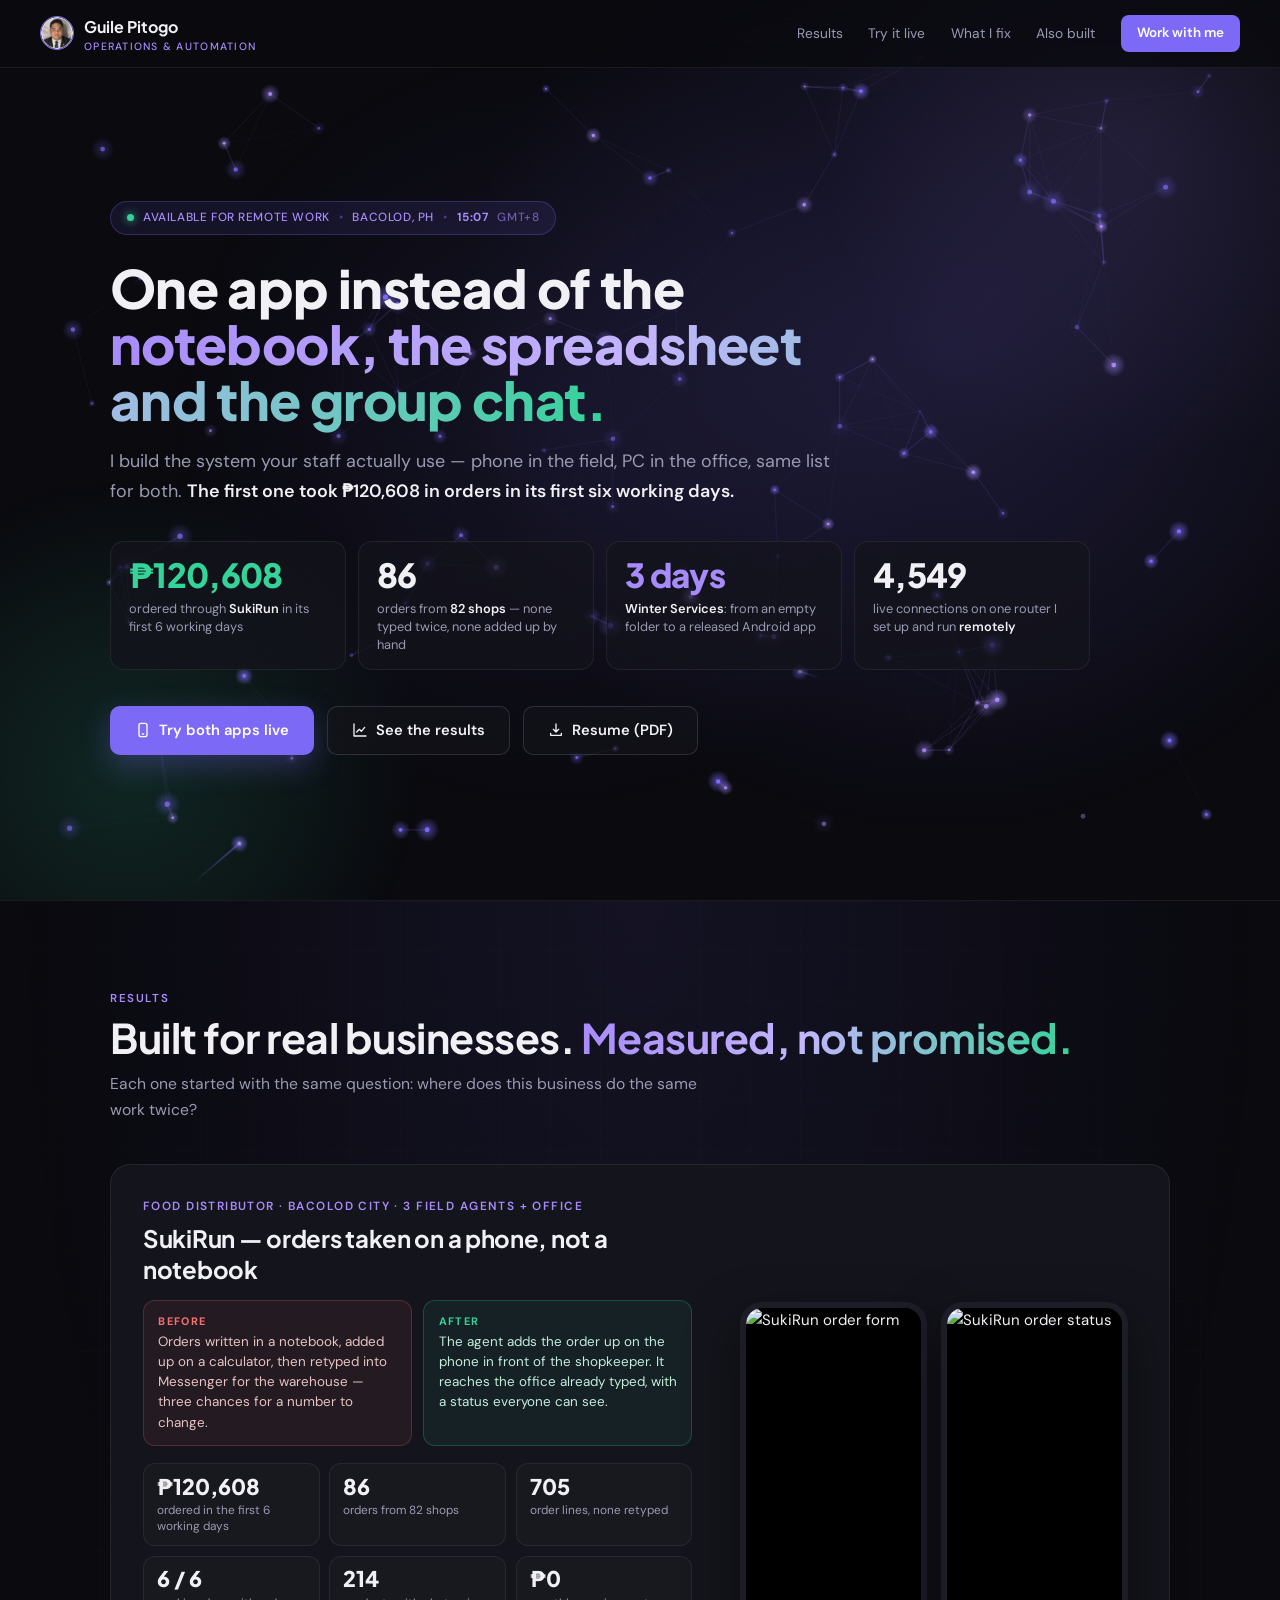
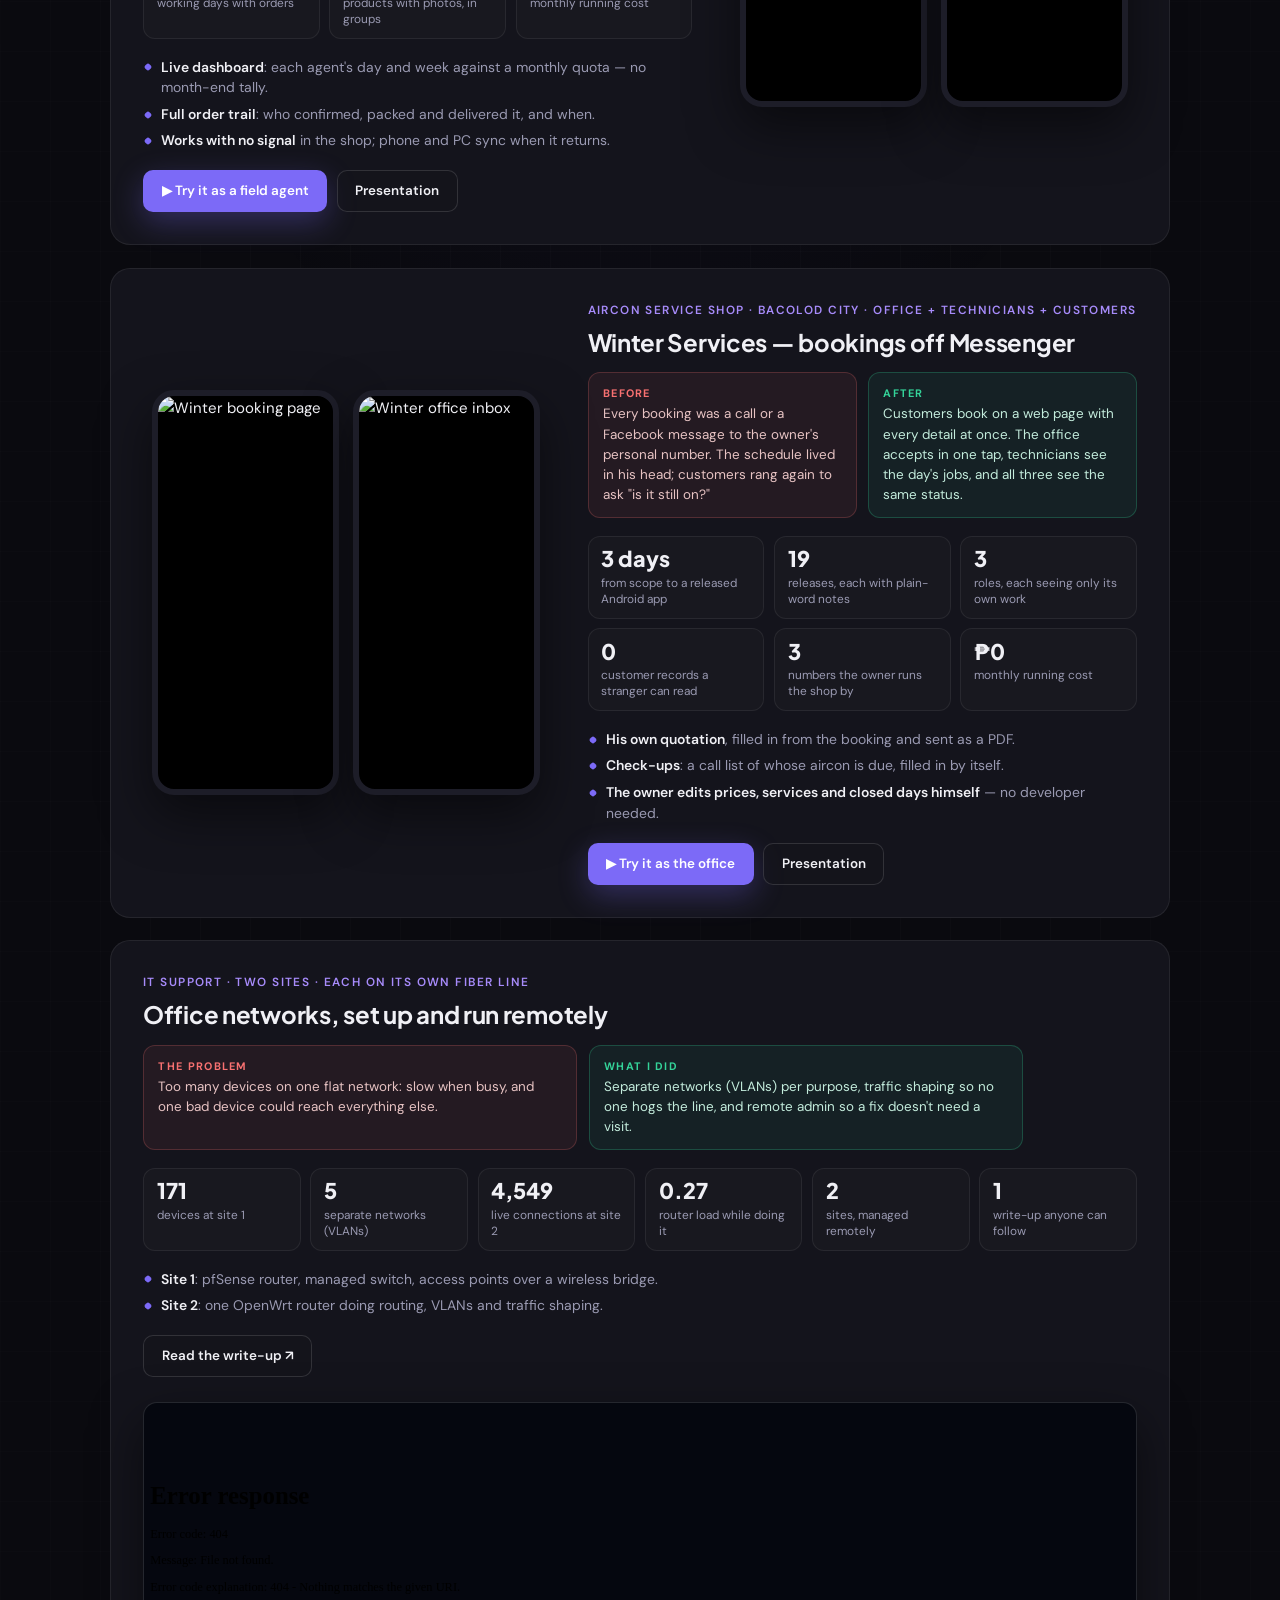
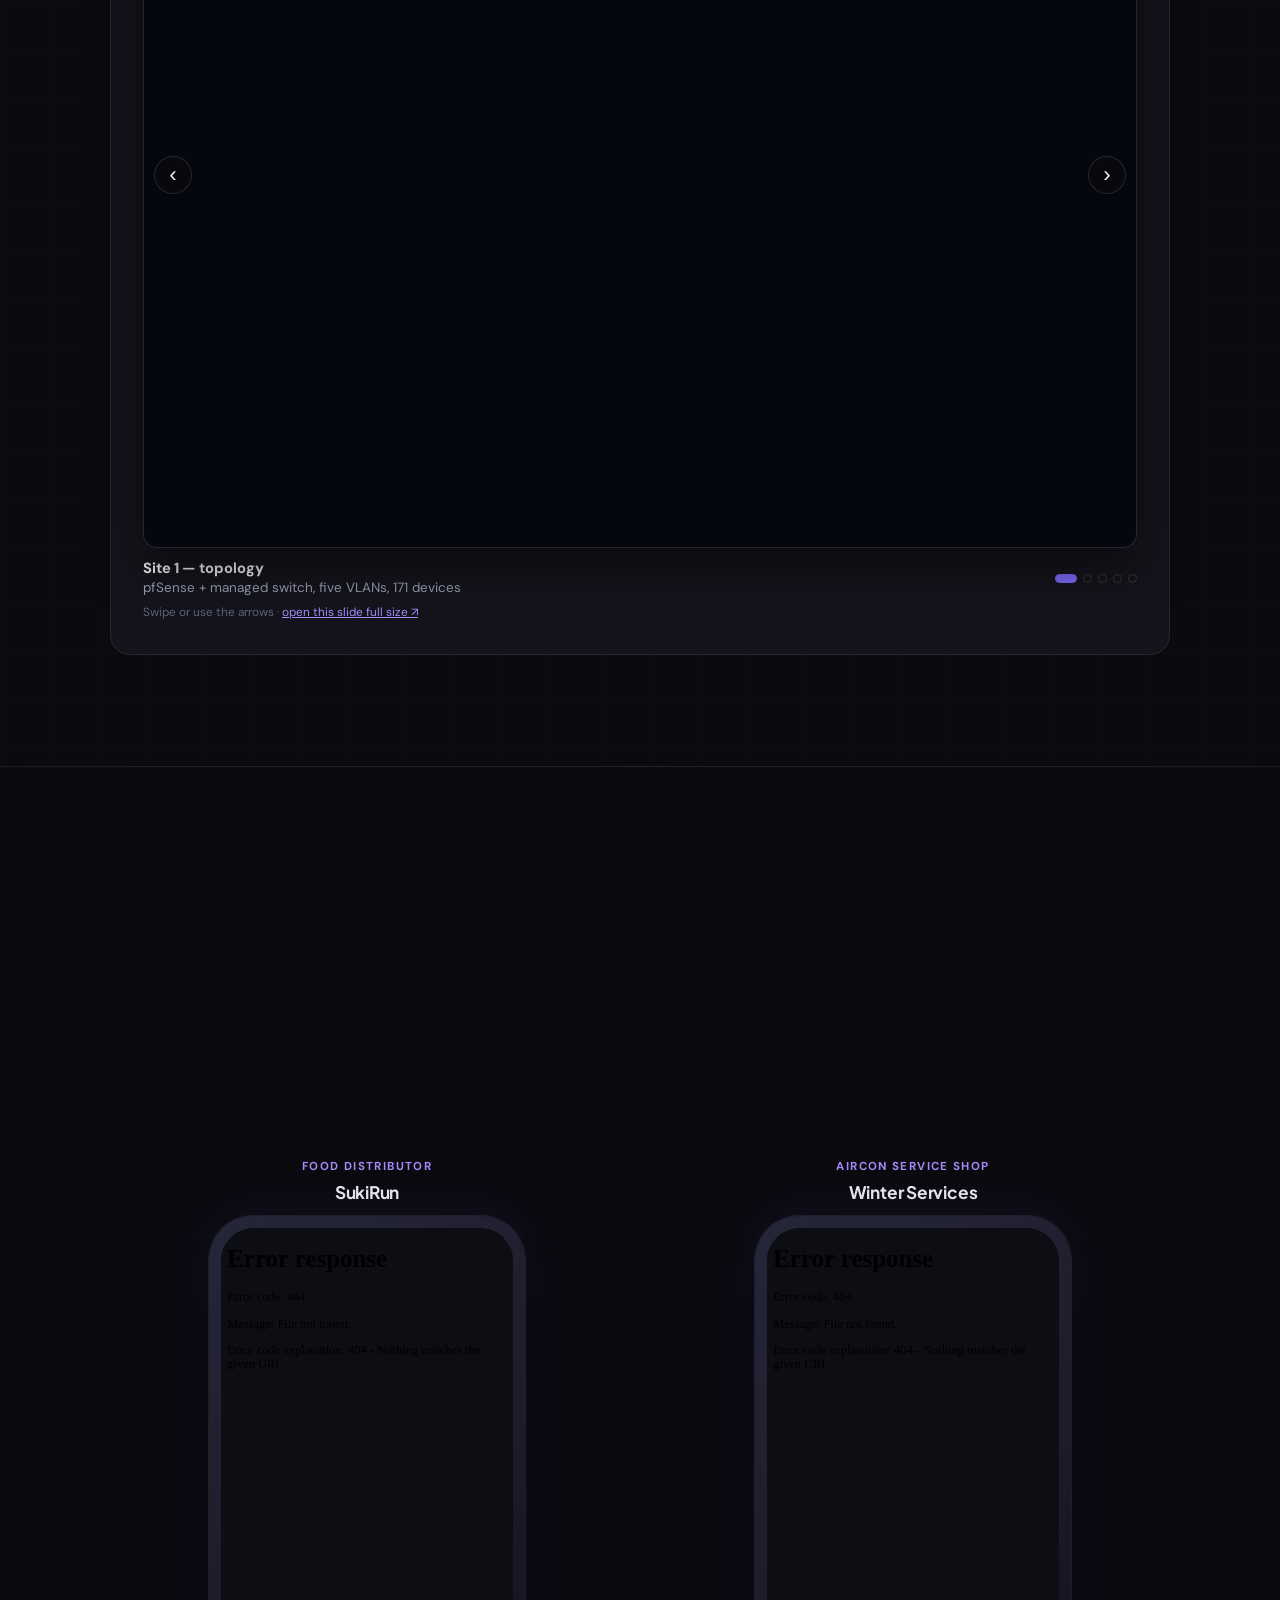
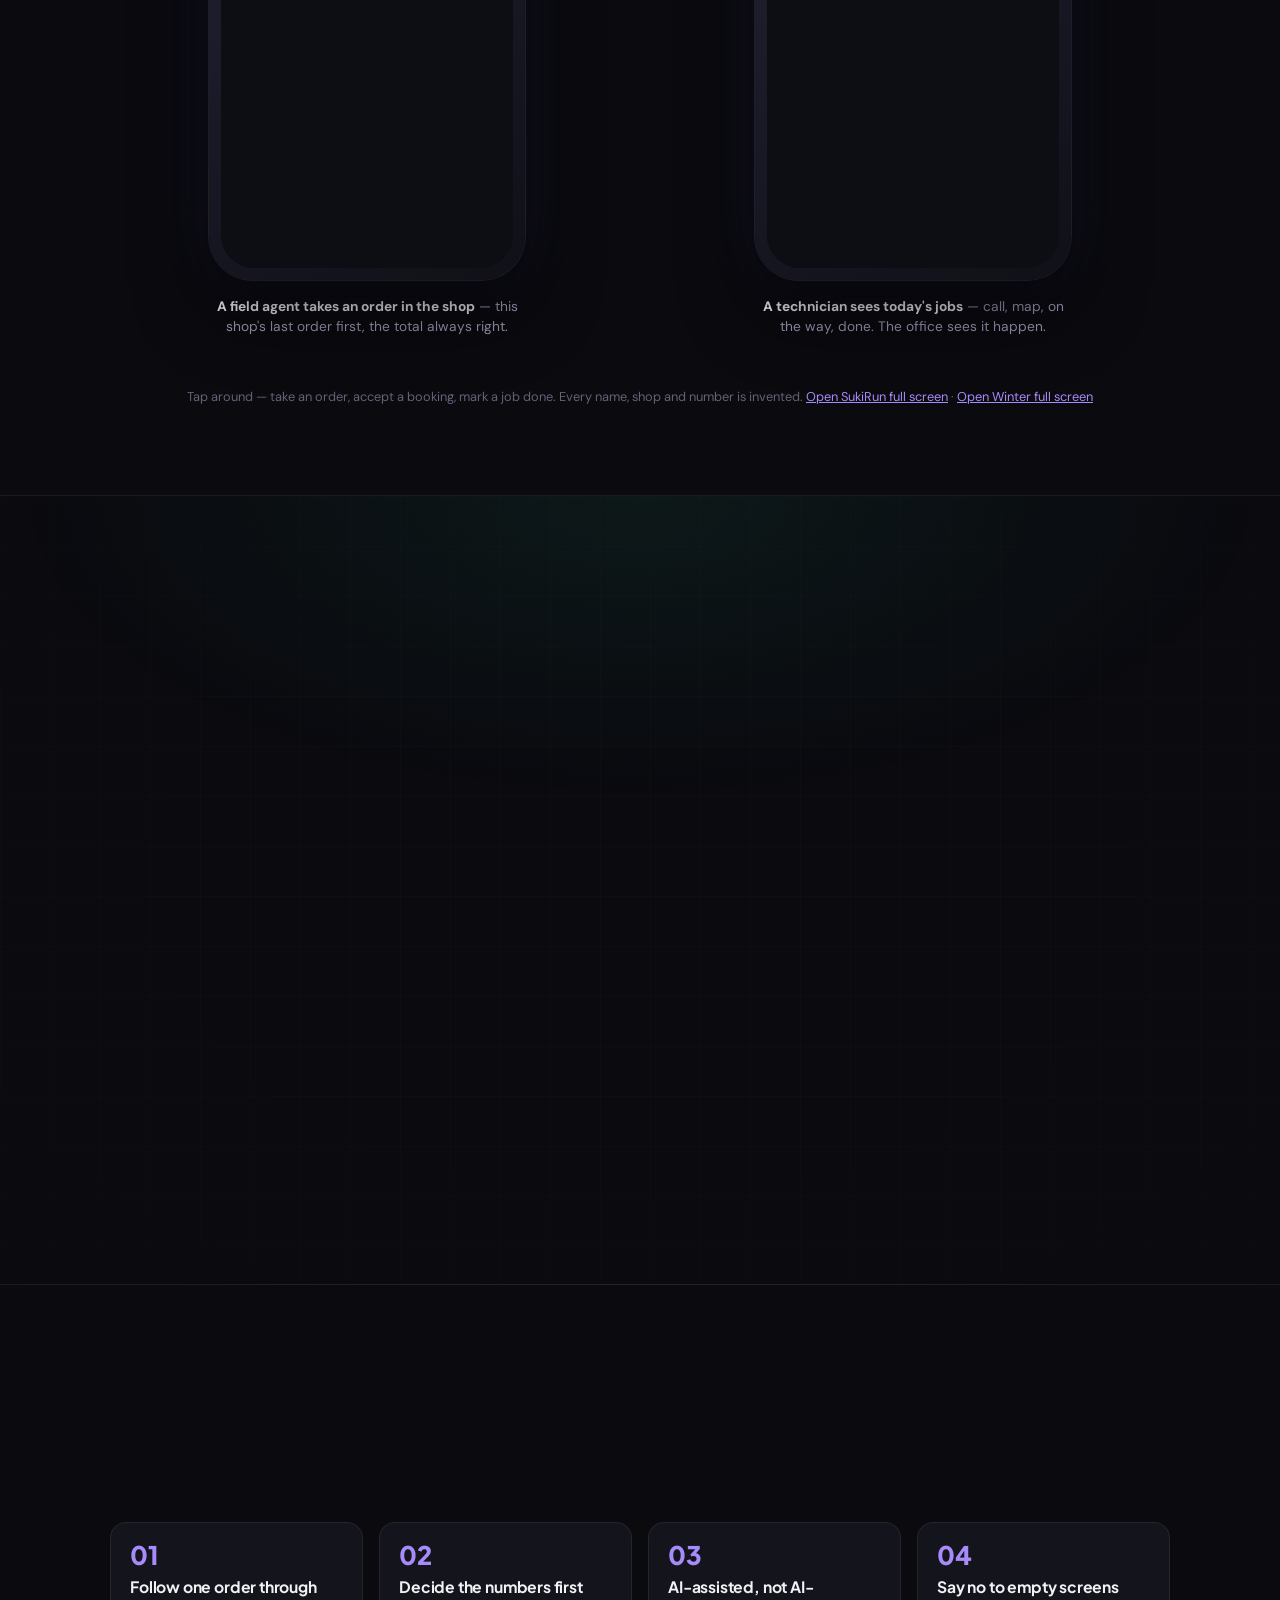
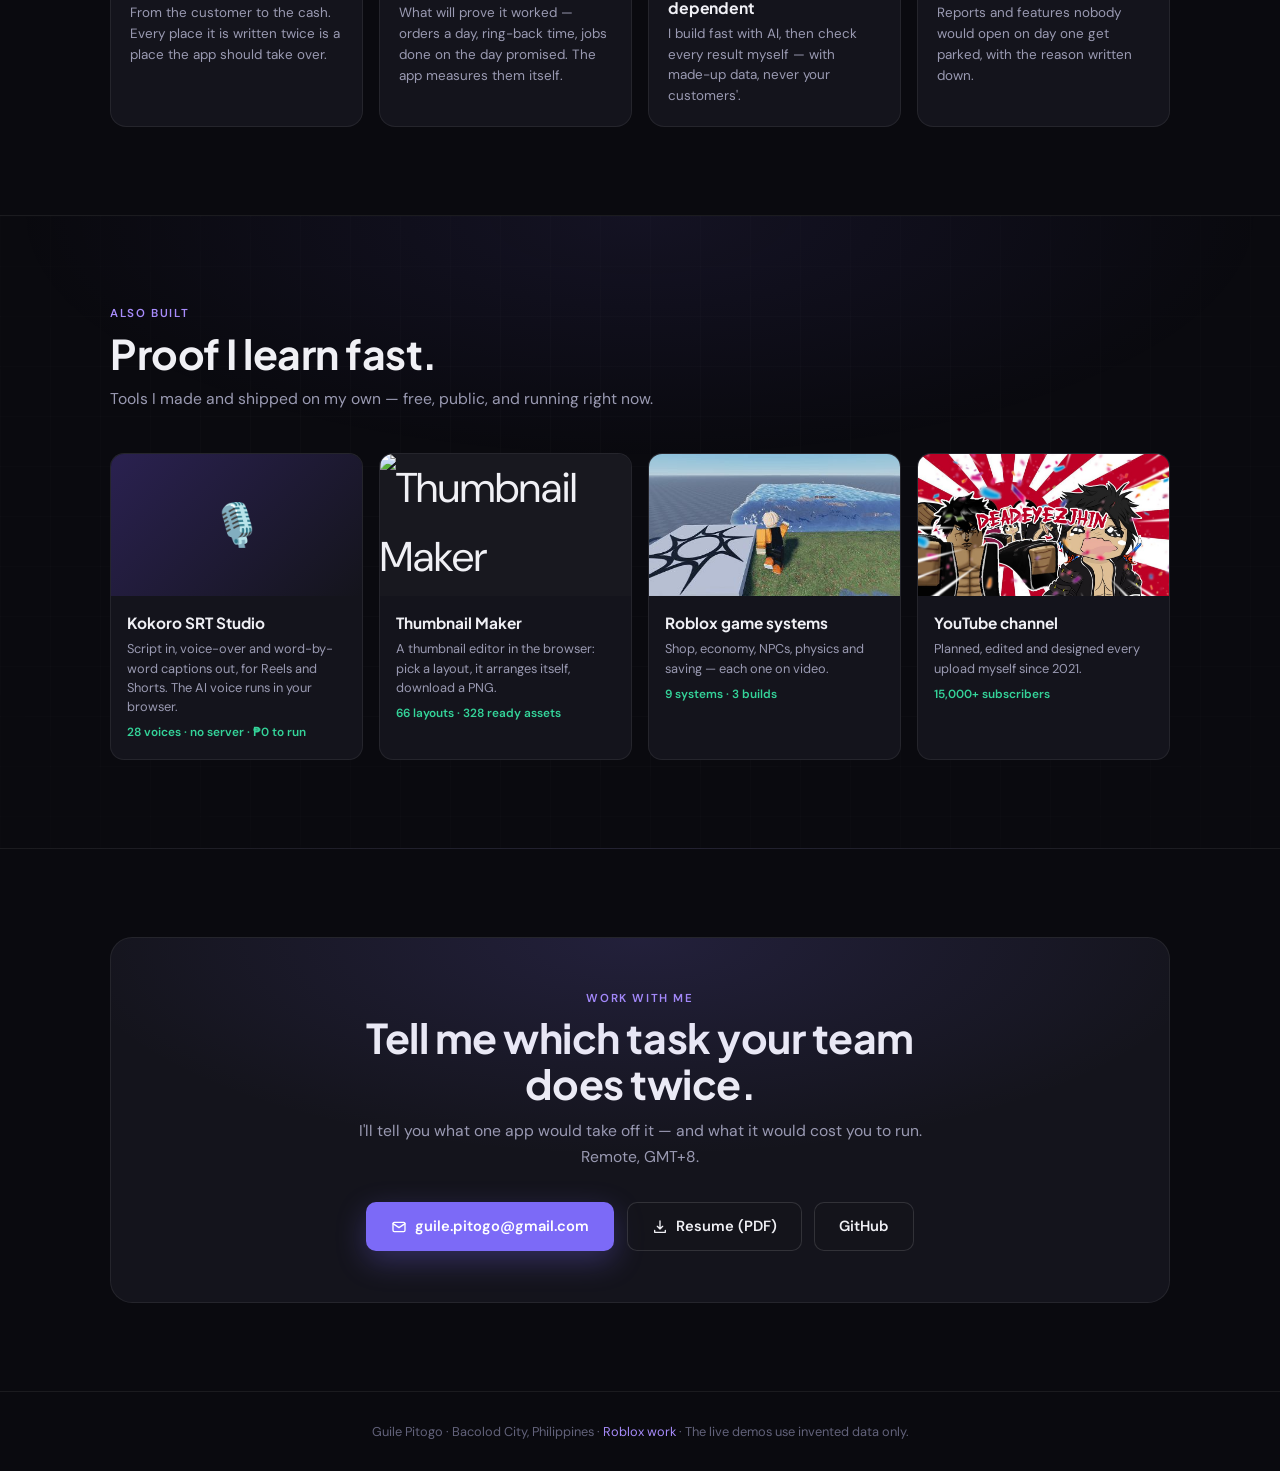
==== index.html @ 6cb9ed90 "Homepage: no scrollbars inside the two phones A phone shows no scrollbar. Both demos get a style tha" ====
<!DOCTYPE html>
<html lang="en">
<head>
<meta charset="UTF-8">
<meta name="viewport" content="width=device-width, initial-scale=1.0">
<title>Guile Pitogo — Operations & Automation</title>
<meta name="description" content="I replace a business's notebooks, spreadsheets and group chats with one app its staff actually use. SukiRun: ₱120,608 ordered in its first 6 working days. Winter Services: from scope to a released Android app in 3 days. Try both live.">
<meta property="og:title" content="Guile Pitogo — one app instead of the group chat">
<meta property="og:description" content="Results, live demos and the numbers behind them. Operations & automation for small businesses, remote from Bacolod City (GMT+8).">
<link rel="icon" href="assets/me.png">
<link rel="preconnect" href="https://fonts.googleapis.com">
<link rel="preconnect" href="https://fonts.gstatic.com" crossorigin>
<link href="https://fonts.googleapis.com/css2?family=Plus+Jakarta+Sans:wght@500;600;700;800&family=DM+Sans:wght@300;400;500;600;700&display=swap" rel="stylesheet">
<style>
  :root{
    --bg:#0a0a0f; --bg2:#111118; --bg3:#18181f; --card:#14141c;
    --border:rgba(255,255,255,.07); --border2:rgba(255,255,255,.13);
    --text:#f0f0f5; --muted:#9a9ab2; --dim:#62627a;
    --accent:#7c6af7; --accent2:#a78bfa; --green:#34d399; --red:#f87171; --amber:#fbbf24;
    --glow:rgba(124,106,247,.15);
  }
  *{margin:0;padding:0;box-sizing:border-box}
  html{scroll-behavior:smooth}
  body{background:var(--bg);color:var(--text);font-family:'DM Sans',sans-serif;font-size:15px;line-height:1.65;overflow-x:hidden}
  a{color:inherit}
  ::-webkit-scrollbar{width:6px} ::-webkit-scrollbar-track{background:var(--bg)} ::-webkit-scrollbar-thumb{background:var(--accent);border-radius:3px}
  ::selection{background:rgba(124,106,247,.4)}

  /* ── background: the banner's constellation, glows and falling stars ── */
  #glow,#particles{position:fixed;inset:0;z-index:0;pointer-events:none}

  /* ── nav ── */
  nav{position:fixed;top:0;left:0;right:0;z-index:100;display:flex;align-items:center;gap:1.6rem;
    padding:.85rem 2.5rem;background:rgba(10,10,15,.78);backdrop-filter:blur(14px);border-bottom:1px solid var(--border);
    opacity:0;animation:navDrop .5s ease .05s forwards}
  @keyframes navDrop{from{opacity:0;transform:translateY(-10px)}to{opacity:1;transform:none}}
  .logo{display:flex;align-items:center;gap:10px;text-decoration:none;font-family:'Plus Jakarta Sans',sans-serif;font-weight:700;font-size:1rem}
  .logo img{width:34px;height:34px;border-radius:50%;border:1.5px solid var(--accent);object-fit:cover}
  .logo small{display:block;font:500 .66rem 'DM Sans',sans-serif;color:var(--accent2);letter-spacing:.12em;text-transform:uppercase}
  .nav-links{display:flex;gap:1.6rem;list-style:none;margin-left:auto}
  .nav-links a{color:var(--muted);text-decoration:none;font-size:.86rem;transition:color .2s}
  .nav-links a:hover{color:var(--text)}
  .nav-cta{padding:.45rem 1rem;border-radius:8px;background:var(--accent);color:#fff;text-decoration:none;font-size:.84rem;font-weight:600;transition:.2s}
  .nav-cta:hover{background:#6b58e8;transform:translateY(-1px)}

  /* ── layout ── */
  .wrap{position:relative;z-index:1;max-width:1140px;margin:0 auto;padding:0 2.5rem}
  section{position:relative;z-index:1;padding:5.5rem 0}
  .band{position:relative;z-index:1;border-top:1px solid var(--border);border-bottom:1px solid var(--border)}
  .band.purple{background:radial-gradient(ellipse 70% 55% at 50% 0%,rgba(124,106,247,.09),transparent 70%)}
  .band.green{background:radial-gradient(ellipse 70% 55% at 50% 0%,rgba(52,211,153,.07),transparent 70%)}
  .band::before{content:'';position:absolute;inset:0;pointer-events:none;
    background-image:linear-gradient(rgba(255,255,255,.016) 1px,transparent 1px),linear-gradient(90deg,rgba(255,255,255,.016) 1px,transparent 1px);
    background-size:50px 50px;mask-image:radial-gradient(ellipse 100% 100% at 50% 50%,black 30%,transparent 100%)}
  .eyebrow{font-size:.72rem;font-weight:600;text-transform:uppercase;letter-spacing:.14em;color:var(--accent2);margin-bottom:.45rem}
  h1,h2,h3{font-family:'Plus Jakarta Sans',sans-serif;letter-spacing:-.012em}
  h2{font-size:clamp(1.8rem,3.2vw,2.6rem);line-height:1.12;margin-bottom:.6rem}
  h3{font-size:1.08rem;line-height:1.3}
  .sub{color:var(--muted);max-width:620px;margin-bottom:2.6rem;font-size:.98rem}
  .grad{background:linear-gradient(100deg,var(--accent2),#c4b5fd 45%,var(--green));-webkit-background-clip:text;background-clip:text;color:transparent}

  /* ── hero: the result first ── */
  .hero{min-height:100vh;display:flex;flex-direction:column;justify-content:center;padding:7.5rem 0 4rem}
  .status{display:inline-flex;align-items:center;gap:9px;align-self:flex-start;background:rgba(124,106,247,.1);border:1px solid rgba(124,106,247,.28);
    border-radius:100px;padding:6px 16px;font-size:.74rem;color:var(--accent2);margin-bottom:1.6rem;font-weight:500;letter-spacing:.05em;text-transform:uppercase;flex-wrap:wrap}
  .dot{width:7px;height:7px;background:var(--green);border-radius:50%;box-shadow:0 0 8px var(--green);animation:pulse 2s infinite;flex-shrink:0}
  @keyframes pulse{0%,100%{opacity:1;transform:scale(1)}50%{opacity:.45;transform:scale(.8)}}
  .sep{color:rgba(124,106,247,.45)}
  #clock{font-weight:700;font-variant-numeric:tabular-nums}
  .hero h1{font-size:clamp(1.9rem,4.2vw,3.3rem);line-height:1.06;max-width:19ch;margin-bottom:1.2rem;font-weight:800}
  .hero .lead{color:var(--muted);font-size:clamp(1rem,1.4vw,1.15rem);max-width:60ch;margin-bottom:2.2rem}
  .hero .lead b{color:var(--text);font-weight:600}
  .kpis{display:grid;grid-template-columns:repeat(4,minmax(0,1fr));gap:12px;margin-bottom:2.2rem;max-width:980px}
  .kpi{background:rgba(20,20,28,.72);border:1px solid var(--border);border-radius:14px;padding:16px 18px;backdrop-filter:blur(8px);transition:.25s}
  .kpi:hover{border-color:rgba(124,106,247,.4);transform:translateY(-3px)}
  .kpi .n{font:800 clamp(1.5rem,2.6vw,2.1rem)/1 'Plus Jakarta Sans',sans-serif;color:var(--text);letter-spacing:-.02em;white-space:nowrap}
  .kpi .n.g{color:var(--green)} .kpi .n.p{color:var(--accent2)}
  .kpi .l{font-size:.8rem;color:var(--muted);margin-top:8px;line-height:1.4}
  .kpi .l b{color:var(--text);font-weight:600}
  .ctas{display:flex;gap:.8rem;flex-wrap:wrap}
  .btn{display:inline-flex;align-items:center;gap:8px;padding:.72rem 1.5rem;border-radius:10px;font-size:.92rem;font-weight:600;text-decoration:none;transition:all .2s;border:1px solid transparent;cursor:pointer;font-family:inherit}
  .btn.primary{background:var(--accent);color:#fff;box-shadow:0 10px 30px rgba(124,106,247,.3)}
  .btn.primary:hover{background:#6b58e8;transform:translateY(-2px)}
  .btn.ghost{background:rgba(20,20,28,.6);color:var(--text);border-color:var(--border2)}
  .btn.ghost:hover{border-color:var(--accent);background:var(--glow)}
  .btn svg{width:16px;height:16px;fill:none;stroke:currentColor;stroke-width:2;stroke-linecap:round;stroke-linejoin:round}

  /* hero stagger, replayed when the hero comes back into view */
  .hero > *{opacity:0;transform:translateY(28px)}
  .hero.in > *{animation:up .7s ease forwards}
  .hero.in.back > *{animation-name:down}
  .hero.in > *:nth-child(1){animation-delay:.08s} .hero.in > *:nth-child(2){animation-delay:.18s}
  .hero.in > *:nth-child(3){animation-delay:.3s}  .hero.in > *:nth-child(4){animation-delay:.42s}
  .hero.in > *:nth-child(5){animation-delay:.54s}
  @keyframes up{from{opacity:0;transform:translateY(28px)}to{opacity:1;transform:none}}
  @keyframes down{from{opacity:0;transform:translateY(-28px)}to{opacity:1;transform:none}}
  .reveal{opacity:0;transform:translateY(36px)}

  /* ── what I take off your hands ── */
  .help{display:grid;grid-template-columns:repeat(3,minmax(0,1fr));gap:1rem}
  .hcard{background:var(--card);border:1px solid var(--border);border-radius:16px;padding:1.3rem 1.3rem 1.2rem;transition:all .25s;display:flex;flex-direction:column}
  .hcard:hover,.hcard.hl{border-color:rgba(124,106,247,.45);transform:translateY(-3px);box-shadow:0 16px 36px rgba(0,0,0,.45),0 0 24px rgba(124,106,247,.12)}
  .hcard .was{font-size:.84rem;color:var(--red);display:flex;gap:8px;align-items:flex-start;margin-bottom:.55rem;line-height:1.45}
  .hcard .was::before{content:'✕';font-weight:700;flex-shrink:0}
  .hcard h3{margin-bottom:.45rem}
  .hcard p{font-size:.86rem;color:var(--muted);line-height:1.55;flex:1}
  .proof{margin-top:.9rem;font-size:.78rem;color:var(--green);text-decoration:none;display:inline-flex;gap:6px;align-items:center;font-weight:600}
  .proof:hover{text-decoration:underline}

  /* ── case studies ── */
  .case{display:grid;grid-template-columns:minmax(0,1.15fr) minmax(0,.85fr);gap:2.4rem;align-items:center;
    background:var(--card);border:1px solid var(--border);border-radius:20px;padding:2rem;margin-bottom:1.4rem;transition:border-color .3s}
  .case:hover{border-color:rgba(124,106,247,.3)}
  .case.flip{grid-template-columns:minmax(0,.85fr) minmax(0,1.15fr)}
  .case .who{font-size:.74rem;text-transform:uppercase;letter-spacing:.12em;color:var(--accent2);font-weight:600;margin-bottom:.4rem}
  .case h3{font-size:1.5rem;margin-bottom:.9rem}
  .ba{display:grid;grid-template-columns:1fr 1fr;gap:.7rem;margin-bottom:1.1rem}
  .ba div{border-radius:12px;padding:.75rem .9rem;font-size:.84rem;line-height:1.5}
  .ba .b{background:rgba(248,113,113,.07);border:1px solid rgba(248,113,113,.22);color:#e7c3c3}
  .ba .a{background:rgba(52,211,153,.07);border:1px solid rgba(52,211,153,.25);color:#c3ecdc}
  .ba i{display:block;font-style:normal;font-size:.68rem;font-weight:700;letter-spacing:.12em;text-transform:uppercase;margin-bottom:3px}
  .ba .b i{color:var(--red)} .ba .a i{color:var(--green)}
  .nums{display:grid;grid-template-columns:repeat(3,minmax(0,1fr));gap:.6rem;margin-bottom:1.1rem}
  .nums div{background:var(--bg3);border:1px solid var(--border);border-radius:12px;padding:.7rem .8rem}
  .nums b{display:block;font:800 1.35rem/1.05 'Plus Jakarta Sans',sans-serif;color:var(--text)}
  .nums span{font-size:.74rem;color:var(--muted);line-height:1.35;display:block;margin-top:4px}
  .case ul{list-style:none;margin-bottom:1.2rem}
  .case li{position:relative;padding-left:18px;font-size:.87rem;color:var(--muted);margin:.35rem 0;line-height:1.5}
  .case li::before{content:'';position:absolute;left:2px;top:.55em;width:6px;height:6px;border-radius:2px;background:var(--accent);transform:rotate(45deg)}
  .case li b{color:var(--text);font-weight:600}
  .links{display:flex;gap:.6rem;flex-wrap:wrap}
  .links .btn{padding:.55rem 1.1rem;font-size:.84rem}
  .case-media{position:relative;display:flex;justify-content:center;gap:14px}
  .shot{border-radius:14px;overflow:hidden;border:1px solid var(--border2);background:#000;cursor:zoom-in;position:relative;box-shadow:0 20px 50px rgba(0,0,0,.5)}
  .shot img{display:block;width:100%;height:100%;object-fit:cover;object-position:top;transition:transform .35s,filter .35s}
  .shot:hover img{transform:scale(1.04);filter:brightness(.7)}
  .shot::after{content:'View ↗';position:absolute;left:50%;top:50%;transform:translate(-50%,-40%);opacity:0;transition:.3s;
    background:rgba(255,255,255,.95);color:#000;font-size:.76rem;font-weight:700;padding:7px 16px;border-radius:100px}
  .shot:hover::after{opacity:1;transform:translate(-50%,-50%)}
  .shot.phone{width:min(46%,210px);aspect-ratio:375/812;border-radius:22px;border:6px solid #1d1d28}
  .shot.wide{width:100%;aspect-ratio:16/10}

  /* ── the network box: the live presentation, swipeable ── */
  .case.net{grid-template-columns:1fr;gap:1.6rem}
  .case.net .nums{grid-template-columns:repeat(6,minmax(0,1fr))}
  .case.net .ba{max-width:880px}
  .netview{width:100%;max-width:1040px;margin:0 auto}
  .nv-stage{position:relative;width:100%;aspect-ratio:4/3;border-radius:14px;overflow:hidden;background:#05070f;
    border:1px solid var(--border2);box-shadow:0 20px 50px rgba(0,0,0,.5);outline:none}
  .nv-stage:focus-visible{border-color:var(--accent)}
  .nv-stage iframe{position:absolute;top:0;left:0;width:1280px;height:800px;border:0;transform-origin:0 0;pointer-events:none;
    transition:opacity .35s}
  .nv-stage.switching iframe{opacity:.15}
  .nv-poster{position:absolute;inset:0;display:flex;align-items:center;justify-content:center;color:var(--dim);font-size:.82rem}
  .nv-touch{position:absolute;inset:0;cursor:grab;touch-action:pan-y}
  .nv-touch:active{cursor:grabbing}
  .nv-arrow{position:absolute;top:50%;transform:translateY(-50%);width:38px;height:38px;border-radius:50%;border:1px solid var(--border2);
    background:rgba(10,10,15,.72);color:var(--text);font-size:1.4rem;line-height:1;cursor:pointer;backdrop-filter:blur(6px);transition:.2s;z-index:2}
  .nv-arrow:hover{border-color:var(--accent);background:var(--accent)}
  .nv-arrow.prev{left:10px} .nv-arrow.next{right:10px}
  .nv-bar{display:flex;align-items:center;justify-content:space-between;gap:12px;margin-top:.7rem}
  .nv-cap{font-size:.84rem;color:var(--muted);line-height:1.35;text-align:left}
  .nv-cap b{display:block;color:var(--text);font-size:.92rem}
  .nv-dots{display:flex;gap:6px;flex-shrink:0}
  .nv-dots button{width:9px;height:9px;border-radius:50%;border:1px solid var(--border2);background:transparent;padding:0;cursor:pointer;transition:.25s}
  .nv-dots button.on{background:var(--accent);border-color:var(--accent);width:22px;border-radius:5px}
  .nv-hint{margin-top:.35rem;font-size:.74rem;color:var(--dim);text-align:left}
  .nv-hint a{color:var(--accent2)}

  /* ── two phones, one role ── */
  .roles{display:inline-flex;gap:4px;padding:5px;background:rgba(20,20,28,.85);border:1px solid var(--border2);border-radius:14px;margin-bottom:.9rem;flex-wrap:wrap;justify-content:center}
  .roles button{font:600 .9rem 'DM Sans',sans-serif;color:var(--muted);background:transparent;border:0;border-radius:10px;padding:.6rem 1.1rem;cursor:pointer;transition:.2s;display:flex;align-items:center;gap:8px}
  .roles button:hover{color:var(--text);background:rgba(255,255,255,.05)}
  .roles button.on{background:var(--accent);color:#fff;box-shadow:0 6px 20px rgba(124,106,247,.35)}
  .rolenote{color:var(--muted);font-size:.9rem;margin:0 auto 2rem;min-height:1.6em;max-width:640px}
  .rolenote b{color:var(--text)}
  .phones{display:grid;grid-template-columns:1fr 1fr;gap:2rem;justify-items:center}
  .ph{display:flex;flex-direction:column;align-items:center;width:100%;max-width:340px}
  .ph .tag{font-size:.72rem;letter-spacing:.12em;text-transform:uppercase;font-weight:700;color:var(--accent2);margin-bottom:.3rem}
  .ph h3{margin-bottom:.8rem;text-align:center}
  .device{position:relative;width:316px;height:664px;border-radius:44px;padding:12px;background:linear-gradient(145deg,#26263a,#101018);
    box-shadow:0 0 0 1px rgba(255,255,255,.08),0 30px 70px rgba(0,0,0,.6),0 0 60px rgba(124,106,247,.12);transition:box-shadow .4s}
  .device.flash{box-shadow:0 0 0 2px var(--accent),0 30px 70px rgba(0,0,0,.6),0 0 70px rgba(124,106,247,.45)}
  .screen{position:relative;width:292px;height:640px;border-radius:33px;overflow:hidden;background:#0d0d14}
  .screen iframe{position:absolute;top:0;left:0;width:375px;height:822px;border:0;transform:scale(.7787);transform-origin:0 0;background:#0d0d14}
  .poster{position:absolute;inset:0;display:flex;flex-direction:column;align-items:center;justify-content:flex-end;gap:10px;padding:0 18px 26px;z-index:2;
    background-size:cover;background-position:top;cursor:pointer}
  .poster::before{content:'';position:absolute;inset:0;background:linear-gradient(to bottom,rgba(10,10,15,.05) 30%,rgba(10,10,15,.92))}
  .poster > *{position:relative}
  .poster small{color:var(--muted);font-size:.74rem}
  .loading{position:absolute;inset:0;display:none;align-items:center;justify-content:center;background:rgba(10,10,15,.6);z-index:2;font-size:.82rem;color:var(--accent2)}
  .device.busy .loading{display:flex}
  .ph .does{margin-top:1rem;font-size:.86rem;color:var(--muted);text-align:center;max-width:320px;min-height:4.2em;line-height:1.5}
  .ph .does b{color:var(--text)}
  .demo-foot{text-align:center;color:var(--dim);font-size:.8rem;margin-top:2rem}

  /* ── how I work ── */
  .steps{display:grid;grid-template-columns:repeat(4,minmax(0,1fr));gap:1rem}
  .step{background:var(--card);border:1px solid var(--border);border-radius:16px;padding:1.2rem}
  .step .k{font:800 1.6rem/1 'Plus Jakarta Sans',sans-serif;color:var(--accent2);margin-bottom:.6rem}
  .step h3{font-size:.98rem;margin-bottom:.35rem}
  .step p{font-size:.84rem;color:var(--muted);line-height:1.55}

  /* ── also built ── */
  .also{display:grid;grid-template-columns:repeat(4,minmax(0,1fr));gap:1rem}
  .acard{background:var(--card);border:1px solid var(--border);border-radius:14px;overflow:hidden;transition:all .25s;text-decoration:none;display:flex;flex-direction:column}
  .acard:hover{border-color:rgba(52,211,153,.35);transform:translateY(-3px);box-shadow:0 16px 36px rgba(0,0,0,.45)}
  .athumb{position:relative;aspect-ratio:16/9;overflow:hidden;background:var(--bg3);display:flex;align-items:center;justify-content:center;font-size:2.6rem}
  .athumb img{width:100%;height:100%;object-fit:cover;transition:transform .35s,filter .35s}
  .acard:hover .athumb img{transform:scale(1.05);filter:blur(2px) brightness(.6)}
  .athumb .go{position:absolute;left:50%;top:50%;transform:translate(-50%,-35%);opacity:0;transition:.3s;background:rgba(255,255,255,.95);color:#000;font-size:.74rem;font-weight:700;padding:7px 15px;border-radius:100px;white-space:nowrap}
  .acard:hover .go{opacity:1;transform:translate(-50%,-50%)}
  .abody{padding:.9rem 1rem 1rem}
  .abody .t{font-family:'Plus Jakarta Sans',sans-serif;font-weight:700;font-size:.96rem;margin-bottom:.25rem}
  .abody p{font-size:.8rem;color:var(--muted);line-height:1.5}
  .abody .r{font-size:.74rem;color:var(--green);font-weight:600;margin-top:.45rem}

  /* ── contact ── */
  .contact{background:var(--card);border:1px solid var(--border);border-radius:22px;padding:3.2rem 2rem;text-align:center;position:relative;overflow:hidden}
  .contact::before{content:'';position:absolute;inset:0;background:radial-gradient(ellipse 55% 60% at 50% 0%,rgba(124,106,247,.14),transparent);pointer-events:none}
  .contact h2{max-width:22ch;margin:0 auto .7rem}
  .contact .sub{margin:0 auto 2rem}
  .contact .ctas{justify-content:center}
  footer{position:relative;z-index:1;border-top:1px solid var(--border);padding:1.8rem 2.5rem;text-align:center;color:var(--dim);font-size:.8rem}
  footer a{color:var(--accent2);text-decoration:none}

  /* ── lightbox ── */
  .lightbox{display:none;position:fixed;inset:0;z-index:999;align-items:center;justify-content:center}
  .lightbox.active{display:flex}
  .lb-back{position:absolute;inset:0;background:rgba(0,0,0,.86);backdrop-filter:blur(18px);animation:fade .25s ease}
  .lb-body{position:relative;z-index:1;display:flex;flex-direction:column;align-items:center;gap:1rem;animation:zoom .28s cubic-bezier(.34,1.56,.64,1)}
  .lb-body img{max-width:92vw;max-height:82vh;border-radius:14px;border:1px solid rgba(255,255,255,.1);box-shadow:0 40px 80px rgba(0,0,0,.7)}
  .lb-cap{font-size:.85rem;color:rgba(255,255,255,.65)}
  .lb-x{position:absolute;top:-14px;right:-14px;width:36px;height:36px;border-radius:50%;background:var(--bg3);border:1px solid var(--border2);color:var(--muted);cursor:pointer;display:flex;align-items:center;justify-content:center}
  .lightbox.closing .lb-body{animation:blurOut .35s ease forwards}
  .lightbox.closing .lb-back{animation:fade .35s ease reverse forwards}
  @keyframes fade{from{opacity:0}to{opacity:1}}
  @keyframes zoom{from{opacity:0;transform:scale(.88)}to{opacity:1;transform:none}}
  @keyframes blurOut{to{opacity:0;filter:blur(20px) brightness(.3);transform:scale(1.06)}}

  /* ── narrow ── */
  @media (max-width:1000px){
    .kpis{grid-template-columns:repeat(2,minmax(0,1fr))}
    .help{grid-template-columns:1fr 1fr}
    .case,.case.flip,.case.net{grid-template-columns:1fr}
    .case.net .nums{grid-template-columns:repeat(3,minmax(0,1fr))}
    .steps,.also{grid-template-columns:1fr 1fr}
  }
  @media (max-width:760px){
    nav{padding:.75rem 1.2rem}
    .nav-links{display:none}
    .nav-cta{margin-left:auto}
    .wrap{padding:0 1.2rem}
    section{padding:4rem 0}
    .help,.steps{grid-template-columns:1fr}
    .phones{grid-template-columns:1fr;gap:3rem}
    .ba{grid-template-columns:1fr}
    .nums{grid-template-columns:repeat(2,minmax(0,1fr))}
    .case.net .nums{grid-template-columns:repeat(2,minmax(0,1fr))}
    .nv-arrow{width:30px;height:30px;font-size:1.1rem}.nv-arrow.prev{left:6px}.nv-arrow.next{right:6px}
    .case{padding:1.3rem}
    .nav-cta{white-space:nowrap;padding:.45rem .8rem}
    .logo small{letter-spacing:.06em}
    .roles button{padding:.55rem .7rem;font-size:.84rem;gap:5px}
  }
  @media (max-width:420px){
    .also{grid-template-columns:1fr}
    .kpi{padding:13px 13px}
  }
  @media (prefers-reduced-motion:reduce){
    html{scroll-behavior:auto}
    .hero > *,.reveal{opacity:1!important;transform:none!important;animation:none!important}
  }
</style>
</head>
<body>

<canvas id="glow"></canvas>
<canvas id="particles"></canvas>

<nav>
  <a href="#" class="logo"><img src="assets/me.png" alt="Guile Pitogo"><span>Guile Pitogo<small>Operations &amp; automation</small></span></a>
  <ul class="nav-links">
    <li><a href="#results">Results</a></li>
    <li><a href="#demo">Try it live</a></li>
    <li><a href="#help">What I fix</a></li>
    <li><a href="#also">Also built</a></li>
  </ul>
  <a class="nav-cta" href="#contact">Work with me</a>
</nav>

<!-- ═════════ HERO: THE RESULT, NOT AN INTRODUCTION ═════════ -->
<div class="wrap">
  <header class="hero" id="top">
    <div class="status"><span class="dot"></span>Available for remote work<span class="sep">•</span>Bacolod, PH<span class="sep">•</span><span id="clock">--:--</span><span style="opacity:.6">GMT+8</span></div>
    <h1>One app instead of the <span class="grad">notebook, the spreadsheet and the group chat.</span></h1>
    <p class="lead">I build the system your staff actually use — phone in the field, PC in the office, same list for both. <b>The first one took ₱120,608 in orders in its first six working days.</b></p>
    <div class="kpis">
      <div class="kpi"><div class="n g" data-count="120608" data-prefix="₱">₱120,608</div><div class="l">ordered through <b>SukiRun</b> in its first 6 working days</div></div>
      <div class="kpi"><div class="n" data-count="86">86</div><div class="l">orders from <b>82 shops</b> — none typed twice, none added up by hand</div></div>
      <div class="kpi"><div class="n p" data-count="3" data-suffix=" days">3 days</div><div class="l"><b>Winter Services</b>: from an empty folder to a released Android app</div></div>
      <div class="kpi"><div class="n" data-count="4549">4,549</div><div class="l">live connections on one router I set up and run <b>remotely</b></div></div>
    </div>
    <div class="ctas">
      <a class="btn primary" href="#demo"><svg viewBox="0 0 24 24"><rect x="6" y="2" width="12" height="20" rx="3"/><path d="M11 18h2"/></svg>Try both apps live</a>
      <a class="btn ghost" href="#results"><svg viewBox="0 0 24 24"><path d="M3 3v18h18"/><path d="M7 15l4-4 3 3 5-6"/></svg>See the results</a>
      <a class="btn ghost" href="assets/Guile_Pitogo_Resume.pdf" target="_blank" rel="noopener"><svg viewBox="0 0 24 24"><path d="M12 3v12m0 0l-4-4m4 4l4-4"/><path d="M4 17v3h16v-3"/></svg>Resume (PDF)</a>
    </div>
  </header>
</div>

<!-- ═════════ RESULTS ═════════ -->
<div class="band purple">
<section id="results">
  <div class="wrap">
    <div class="eyebrow reveal">Results</div>
    <h2 class="reveal">Built for real businesses. <span class="grad">Measured, not promised.</span></h2>
    <p class="sub reveal">Each one started with the same question: where does this business do the same work twice?</p>

    <!-- SukiRun -->
    <article class="case reveal">
      <div>
        <div class="who">Food distributor · Bacolod City · 3 field agents + office</div>
        <h3>SukiRun — orders taken on a phone, not a notebook</h3>
        <div class="ba">
          <div class="b"><i>Before</i>Orders written in a notebook, added up on a calculator, then retyped into Messenger for the warehouse — three chances for a number to change.</div>
          <div class="a"><i>After</i>The agent adds the order up on the phone in front of the shopkeeper. It reaches the office already typed, with a status everyone can see.</div>
        </div>
        <div class="nums">
          <div><b>₱120,608</b><span>ordered in the first 6 working days</span></div>
          <div><b>86</b><span>orders from 82 shops</span></div>
          <div><b>705</b><span>order lines, none retyped</span></div>
          <div><b>6 / 6</b><span>working days with orders</span></div>
          <div><b>214</b><span>products with photos, in groups</span></div>
          <div><b>₱0</b><span>monthly running cost</span></div>
        </div>
        <ul>
          <li><b>Live dashboard</b>: each agent's day and week against a monthly quota — no month-end tally.</li>
          <li><b>Full order trail</b>: who confirmed, packed and delivered it, and when.</li>
          <li><b>Works with no signal</b> in the shop; phone and PC sync when it returns.</li>
        </ul>
        <div class="links">
          <a class="btn primary" href="#demo" data-jump="agent">▶ Try it as a field agent</a>
          <a class="btn ghost" href="/sukirun-deck/" target="_blank" rel="noopener">Presentation</a>
        </div>
      </div>
      <div class="case-media">
        <div class="shot phone" data-full="/sukirun-deck/assets/screens/order-form.png" data-cap="SukiRun · taking an order in the shop"><img loading="lazy" src="/sukirun-deck/assets/screens/order-form.png" alt="SukiRun order form"></div>
        <div class="shot phone" data-full="/sukirun-deck/assets/screens/status-timeline.png" data-cap="SukiRun · the full order trail"><img loading="lazy" src="/sukirun-deck/assets/screens/status-timeline.png" alt="SukiRun order status"></div>
      </div>
    </article>

    <!-- Winter -->
    <article class="case flip reveal">
      <div class="case-media">
        <div class="shot phone" data-full="/winter-services-deck/assets/screens/book-cart.png" data-cap="Winter Services · the customer's booking"><img loading="lazy" src="/winter-services-deck/assets/screens/book-cart.png" alt="Winter booking page"></div>
        <div class="shot phone" data-full="/winter-services-deck/assets/screens/office-inbox.png" data-cap="Winter Services · the office Inbox"><img loading="lazy" src="/winter-services-deck/assets/screens/office-inbox.png" alt="Winter office inbox"></div>
      </div>
      <div>
        <div class="who">Aircon service shop · Bacolod City · office + technicians + customers</div>
        <h3>Winter Services — bookings off Messenger</h3>
        <div class="ba">
          <div class="b"><i>Before</i>Every booking was a call or a Facebook message to the owner's personal number. The schedule lived in his head; customers rang again to ask "is it still on?"</div>
          <div class="a"><i>After</i>Customers book on a web page with every detail at once. The office accepts in one tap, technicians see the day's jobs, and all three see the same status.</div>
        </div>
        <div class="nums">
          <div><b>3 days</b><span>from scope to a released Android app</span></div>
          <div><b>19</b><span>releases, each with plain-word notes</span></div>
          <div><b>3</b><span>roles, each seeing only its own work</span></div>
          <div><b>0</b><span>customer records a stranger can read</span></div>
          <div><b>3</b><span>numbers the owner runs the shop by</span></div>
          <div><b>₱0</b><span>monthly running cost</span></div>
        </div>
        <ul>
          <li><b>His own quotation</b>, filled in from the booking and sent as a PDF.</li>
          <li><b>Check-ups</b>: a call list of whose aircon is due, filled in by itself.</li>
          <li><b>The owner edits prices, services and closed days himself</b> — no developer needed.</li>
        </ul>
        <div class="links">
          <a class="btn primary" href="#demo" data-jump="office">▶ Try it as the office</a>
          <a class="btn ghost" href="/winter-services-deck/" target="_blank" rel="noopener">Presentation</a>
        </div>
      </div>
    </article>

    <!-- Networks -->
    <article class="case net reveal">
      <div>
        <div class="who">IT support · two sites · each on its own fiber line</div>
        <h3>Office networks, set up and run remotely</h3>
        <div class="ba">
          <div class="b"><i>The problem</i>Too many devices on one flat network: slow when busy, and one bad device could reach everything else.</div>
          <div class="a"><i>What I did</i>Separate networks (VLANs) per purpose, traffic shaping so no one hogs the line, and remote admin so a fix doesn't need a visit.</div>
        </div>
        <div class="nums">
          <div><b>171</b><span>devices at site 1</span></div>
          <div><b>5</b><span>separate networks (VLANs)</span></div>
          <div><b>4,549</b><span>live connections at site 2</span></div>
          <div><b>0.27</b><span>router load while doing it</span></div>
          <div><b>2</b><span>sites, managed remotely</span></div>
          <div><b>1</b><span>write-up anyone can follow</span></div>
        </div>
        <ul>
          <li><b>Site 1</b>: pfSense router, managed switch, access points over a wireless bridge.</li>
          <li><b>Site 2</b>: one OpenWrt router doing routing, VLANs and traffic shaping.</li>
        </ul>
        <div class="links"><a class="btn ghost" href="/pfsense-glinet-vlan-setup/" target="_blank" rel="noopener">Read the write-up ↗</a></div>
      </div>
      <div class="case-media">
        <div class="netview" id="netview">
          <div class="nv-stage" tabindex="0" aria-label="Network presentation, swipe or use the arrows">
            <div class="nv-poster"><span>Loading the live diagrams…</span></div>
            <div class="nv-touch"></div>
            <button class="nv-arrow prev" aria-label="Previous">‹</button>
            <button class="nv-arrow next" aria-label="Next">›</button>
          </div>
          <div class="nv-bar">
            <div class="nv-cap"><b id="nv-title">Site 1 — topology</b><span id="nv-sub">pfSense + managed switch, five VLANs</span></div>
            <div class="nv-dots" id="nv-dots"></div>
          </div>
          <div class="nv-hint">Swipe or use the arrows · <a id="nv-open" href="/pfsense-glinet-vlan-setup/#5" target="_blank" rel="noopener">open this slide full size ↗</a></div>
        </div>
      </div>
    </article>
  </div>
</section>
</div>

<!-- ═════════ TWO PHONES, ONE ROLE ═════════ -->
<section id="demo">
  <div class="wrap" style="text-align:center">
    <div class="eyebrow reveal">Try it live · invented data · nothing leaves your browser</div>
    <h2 class="reveal">Pick who you are. <span class="grad">Both businesses change with you.</span></h2>
    <p class="sub reveal" style="margin:0 auto 1.6rem">A distributor and an aircon shop run on the same three people: a customer, someone in the field, and the office. These are the real apps, running in your browser.</p>
    <div class="roles reveal" role="tablist" aria-label="Role">
      <button data-role="customer" role="tab">🛒 Customer</button>
      <button data-role="agent" role="tab" class="on">🧭 Field staff</button>
      <button data-role="office" role="tab">📋 Office</button>
    </div>
    <p class="rolenote reveal" id="rolenote"></p>
    <div class="phones">
      <div class="ph reveal">
        <div class="tag">Food distributor</div>
        <h3>SukiRun</h3>
        <div class="device" id="dev-suki">
          <div class="screen">
            <div class="poster" data-poster="suki"><span class="btn primary">▶ Open the live app</span><small>about 8 MB, once</small></div>
            <div class="loading">Loading…</div>
          </div>
        </div>
        <p class="does" id="does-suki"></p>
      </div>
      <div class="ph reveal">
        <div class="tag">Aircon service shop</div>
        <h3>Winter Services</h3>
        <div class="device" id="dev-winter">
          <div class="screen">
            <div class="poster" data-poster="winter"><span class="btn primary">▶ Open the live app</span><small>about 2 MB, once</small></div>
            <div class="loading">Loading…</div>
          </div>
        </div>
        <p class="does" id="does-winter"></p>
      </div>
    </div>
    <p class="demo-foot">Tap around — take an order, accept a booking, mark a job done. Every name, shop and number is invented. <a href="/sukirun-deck/demo/" target="_blank" rel="noopener" style="color:var(--accent2)">Open SukiRun full screen</a> · <a href="/winter-services-deck/demo/" target="_blank" rel="noopener" style="color:var(--accent2)">Open Winter full screen</a></p>
  </div>
</section>

<!-- ═════════ WHAT I TAKE OFF YOUR HANDS ═════════ -->
<div class="band green">
<section id="help">
  <div class="wrap">
    <div class="eyebrow reveal">What I can take off your hands</div>
    <h2 class="reveal">Tell me what your team does twice.</h2>
    <p class="sub reveal">Every card is a problem I have already solved for a real business — with the proof one click away.</p>
    <div class="help">
      <div class="hcard reveal"><div class="was">Orders written down, then typed again</div><h3>One order app for field and office</h3><p>Taken on the phone, added up right, sent to the office already typed. Works with no signal.</p><a class="proof" href="#demo" data-jump="agent">Proof: SukiRun, live →</a></div>
      <div class="hcard reveal"><div class="was">Bookings lost in Messenger</div><h3>A booking page and a shared schedule</h3><p>Customers book with every detail at once; the office accepts in one tap; technicians see the day.</p><a class="proof" href="#demo" data-jump="customer">Proof: Winter Services, live →</a></div>
      <div class="hcard reveal"><div class="was">"Is my order still on?" calls</div><h3>A status everyone can see</h3><p>Every step with who did it and when — for the office, the field and the customer.</p><a class="proof" href="/winter-services-deck/#11" target="_blank" rel="noopener">Proof: full status →</a></div>
      <div class="hcard reveal"><div class="was">Sales and targets added up at month end</div><h3>Dashboards that count themselves</h3><p>Each person's day, week and month against a target. The owner stops counting by hand.</p><a class="proof" href="/sukirun-deck/#11" target="_blank" rel="noopener">Proof: SukiRun quotas →</a></div>
      <div class="hcard reveal"><div class="was">Wi-Fi drops when the office gets busy</div><h3>A network that holds up, run remotely</h3><p>Separate networks, fair sharing of the line, and fixes done without a site visit.</p><a class="proof" href="/pfsense-glinet-vlan-setup/" target="_blank" rel="noopener">Proof: 4,549 connections →</a></div>
      <div class="hcard reveal"><div class="was">No time for posts, videos and thumbnails</div><h3>Graphics, thumbnails and video</h3><p>I grew my own channel to 15,000+ subscribers — every edit and every thumbnail my own.</p><a class="proof" href="https://www.youtube.com/@DeadEyeZJhinBRUH" target="_blank" rel="noopener">Proof: the channel →</a></div>
    </div>
  </div>
</section>
</div>

<!-- ═════════ HOW I WORK ═════════ -->
<section id="how">
  <div class="wrap">
    <div class="eyebrow reveal">Why owners trust what I ship</div>
    <h2 class="reveal">I learn your work before I touch a tool.</h2>
    <p class="sub reveal">Tools are how I get there. Your result is the job.</p>
    <div class="steps">
      <div class="step reveal"><div class="k">01</div><h3>Follow one order through</h3><p>From the customer to the cash. Every place it is written twice is a place the app should take over.</p></div>
      <div class="step reveal"><div class="k">02</div><h3>Decide the numbers first</h3><p>What will prove it worked — orders a day, ring-back time, jobs done on the day promised. The app measures them itself.</p></div>
      <div class="step reveal"><div class="k">03</div><h3>AI-assisted, not AI-dependent</h3><p>I build fast with AI, then check every result myself — with made-up data, never your customers'.</p></div>
      <div class="step reveal"><div class="k">04</div><h3>Say no to empty screens</h3><p>Reports and features nobody would open on day one get parked, with the reason written down.</p></div>
    </div>
  </div>
</section>

<!-- ═════════ ALSO BUILT ═════════ -->
<div class="band purple">
<section id="also">
  <div class="wrap">
    <div class="eyebrow reveal">Also built</div>
    <h2 class="reveal">Proof I learn fast.</h2>
    <p class="sub reveal">Tools I made and shipped on my own — free, public, and running right now.</p>
    <div class="also">
      <a class="acard reveal" href="https://huggingface.co/spaces/DeadEyeZjhin/kokoro-srt-studio" target="_blank" rel="noopener">
        <div class="athumb" style="background:linear-gradient(135deg,#2a2150,#14141c)">🎙️<span class="go">Try it ↗</span></div>
        <div class="abody"><div class="t">Kokoro SRT Studio</div><p>Script in, voice-over and word-by-word captions out, for Reels and Shorts. The AI voice runs in your browser.</p><div class="r">28 voices · no server · ₱0 to run</div></div>
      </a>
      <a class="acard reveal" href="https://huggingface.co/spaces/DeadEyeZjhin/shindo-thumbnail-maker" target="_blank" rel="noopener">
        <div class="athumb"><img loading="lazy" src="https://deadeyezjhin-shindo-thumbnail-maker.static.hf.space/preview.jpg" alt="Thumbnail Maker"><span class="go">Try it ↗</span></div>
        <div class="abody"><div class="t">Thumbnail Maker</div><p>A thumbnail editor in the browser: pick a layout, it arranges itself, download a PNG.</p><div class="r">66 layouts · 328 ready assets</div></div>
      </a>
      <a class="acard reveal" href="roblox/">
        <div class="athumb"><img loading="lazy" src="assets/roblox-spear.jpg" alt="Roblox systems"><span class="go">See all 9 ↗</span></div>
        <div class="abody"><div class="t">Roblox game systems</div><p>Shop, economy, NPCs, physics and saving — each one on video.</p><div class="r">9 systems · 3 builds</div></div>
      </a>
      <a class="acard reveal" href="https://www.youtube.com/@DeadEyeZJhinBRUH" target="_blank" rel="noopener">
        <div class="athumb"><img loading="lazy" src="assets/yt-banner.jpg" alt="DeadEyeZJhin YouTube channel"><span class="go">Watch ↗</span></div>
        <div class="abody"><div class="t">YouTube channel</div><p>Planned, edited and designed every upload myself since 2021.</p><div class="r">15,000+ subscribers</div></div>
      </a>
    </div>
  </div>
</section>
</div>

<!-- ═════════ CONTACT ═════════ -->
<section id="contact">
  <div class="wrap">
    <div class="contact reveal">
      <div class="eyebrow">Work with me</div>
      <h2>Tell me which task your team does twice.</h2>
      <p class="sub">I'll tell you what one app would take off it — and what it would cost you to run. Remote, GMT+8.</p>
      <div class="ctas">
        <a class="btn primary" href="mailto:guile.pitogo@gmail.com?subject=Work%20enquiry"><svg viewBox="0 0 24 24"><rect x="3" y="5" width="18" height="14" rx="2"/><path d="M3 7l9 6 9-6"/></svg>guile.pitogo@gmail.com</a>
        <a class="btn ghost" href="assets/Guile_Pitogo_Resume.pdf" target="_blank" rel="noopener"><svg viewBox="0 0 24 24"><path d="M12 3v12m0 0l-4-4m4 4l4-4"/><path d="M4 17v3h16v-3"/></svg>Resume (PDF)</a>
        <a class="btn ghost" href="https://github.com/DeadEyeZJhin" target="_blank" rel="noopener">GitHub</a>
      </div>
    </div>
  </div>
</section>

<footer>Guile Pitogo · Bacolod City, Philippines · <a href="roblox/">Roblox work</a> · The live demos use invented data only.</footer>

<div class="lightbox" id="lightbox">
  <div class="lb-back" data-close></div>
  <div class="lb-body">
    <button class="lb-x" data-close aria-label="Close">✕</button>
    <img id="lb-img" src="" alt="">
    <div class="lb-cap" id="lb-cap"></div>
  </div>
</div>

<script>
/* ═════════════════════════════════════════════════════════════
   1. BACKGROUND — the banner's constellation: drifting glows, nodes that
      part around the mouse and spring back, and falling stars that push them.
   ═════════════════════════════════════════════════════════════ */
(function(){
  const cv = document.getElementById('particles'), ctx = cv.getContext('2d');
  const gv = document.getElementById('glow'),      gtx = gv.getContext('2d');
  const still = matchMedia('(prefers-reduced-motion: reduce)').matches;
  let W, H, dpr, nodes = [], warps = [], globs = [], mouseX = -9999, mouseY = -9999, t = 0;
  const COL = ['124,106,247', '167,139,250'];

  function Node(){
    const M = 60;
    this.x = this.ox = M + Math.random() * (W - M * 2);
    this.y = this.oy = M + Math.random() * (H - M * 2);
    this.vx = (Math.random() - .5) * .4; this.vy = (Math.random() - .5) * .4;
    this.r = Math.random() * 2 + .7;
    this.base = Math.random() * .45 + .12; this.a = this.base;
    this.ps = Math.random() * .025 + .008; this.pp = Math.random() * 6.28;
    this.col = Math.random() < .7 ? COL[0] : COL[1];
  }
  Node.prototype.update = function(){
    const dx = this.x - mouseX, dy = this.y - mouseY, d = Math.hypot(dx, dy), R = 170;
    if (d < R && d > 0){ const f = (R - d) / R * .65; this.vx += dx / d * f * .1; this.vy += dy / d * f * .1; }
    for (const w of warps){
      const wx = this.x - w.x, wy = this.y - w.y, wd = Math.hypot(wx, wy);
      if (wd < 150 && wd > 0){ const f = (150 - wd) / 150 * .55; this.vx += wx / wd * f * .13; this.vy += wy / wd * f * .13; }
    }
    this.vx += (this.ox - this.x) * .0004; this.vy += (this.oy - this.y) * .0004;
    this.vx *= .985; this.vy *= .985;
    const E = 70, F = .2;
    if (this.x < E) this.vx += (E - this.x) / E * F;  if (this.x > W - E) this.vx -= (this.x - (W - E)) / E * F;
    if (this.y < E) this.vy += (E - this.y) / E * F;  if (this.y > H - E) this.vy -= (this.y - (H - E)) / E * F;
    const s = Math.hypot(this.vx, this.vy); if (s > 2.5){ this.vx = this.vx / s * 2.5; this.vy = this.vy / s * 2.5; }
    this.x = Math.max(-30, Math.min(W + 30, this.x + this.vx));
    this.y = Math.max(-30, Math.min(H + 30, this.y + this.vy));
    this.a = this.base + Math.sin(t * this.ps + this.pp) * .22;
  };
  Node.prototype.draw = function(){
    const g = ctx.createRadialGradient(this.x, this.y, 0, this.x, this.y, this.r * 5);
    g.addColorStop(0, `rgba(${this.col},${this.a})`); g.addColorStop(1, `rgba(${this.col},0)`);
    ctx.beginPath(); ctx.arc(this.x, this.y, this.r * 5, 0, 6.283); ctx.fillStyle = g; ctx.fill();
    ctx.beginPath(); ctx.arc(this.x, this.y, this.r, 0, 6.283);
    ctx.fillStyle = `rgba(${this.col},${Math.min(this.a + .4, 1)})`; ctx.fill();
  };
  function Warp(){
    const s = Math.random() * 1.3 + .9, a = Math.random() * 6.283;
    this.x = Math.random() * W; this.y = Math.random() * H;
    this.vx = Math.cos(a) * s; this.vy = Math.sin(a) * s;
    this.life = 1; this.decay = .006 + Math.random() * .008; this.len = 35 + Math.random() * 55;
    this.col = Math.random() < .6 ? COL[0] : COL[1];
  }
  Warp.prototype.move = function(){ this.x += this.vx; this.y += this.vy; this.life -= this.decay; };
  Warp.prototype.draw = function(){
    const hg = ctx.createRadialGradient(this.x, this.y, 0, this.x, this.y, 9);
    hg.addColorStop(0, `rgba(255,255,255,${this.life * .95})`); hg.addColorStop(.35, `rgba(${this.col},${this.life * .6})`); hg.addColorStop(1, `rgba(${this.col},0)`);
    ctx.beginPath(); ctx.arc(this.x, this.y, 9, 0, 6.283); ctx.fillStyle = hg; ctx.fill();
    const tx = this.x - this.vx * this.len / 2, ty = this.y - this.vy * this.len / 2;
    const tg = ctx.createLinearGradient(this.x, this.y, tx, ty);
    tg.addColorStop(0, `rgba(${this.col},${this.life * .55})`); tg.addColorStop(1, `rgba(${this.col},0)`);
    ctx.beginPath(); ctx.moveTo(this.x, this.y); ctx.lineTo(tx, ty); ctx.strokeStyle = tg; ctx.lineWidth = 2; ctx.stroke();
  };
  Warp.prototype.dead = function(){ return this.life <= 0 || this.x < -160 || this.x > W + 160 || this.y < -160 || this.y > H + 160; };

  function size(){
    dpr = Math.min(devicePixelRatio || 1, 2);
    W = innerWidth; H = innerHeight;
    for (const c of [cv, gv]){ c.width = W * dpr; c.height = H * dpr; c.style.width = W + 'px'; c.style.height = H + 'px'; }
    ctx.setTransform(dpr, 0, 0, dpr, 0, 0); gtx.setTransform(dpr, 0, 0, dpr, 0, 0);
    const n = Math.round(Math.min(130, Math.max(45, W * H / 11000)));
    nodes = Array.from({length: n}, () => new Node());
    globs = [
      {x: W * .7,  y: H * .35, vx: .22,  vy: .15,  r: Math.max(W, H) * .38, col: '124,106,247', a: .2},
      {x: W * .92, y: H * .1,  vx: -.18, vy: .24,  r: Math.max(W, H) * .25, col: '167,139,250', a: .13},
      {x: W * .06, y: H * .9,  vx: .24,  vy: -.18, r: Math.max(W, H) * .23, col: '52,211,153',  a: .11},
      {x: W * .45, y: H * .5,  vx: -.12, vy: -.1,  r: Math.max(W, H) * .3,  col: '124,106,247', a: .08},
    ];
  }
  size();
  let rs; addEventListener('resize', () => { clearTimeout(rs); rs = setTimeout(size, 150); });
  addEventListener('mousemove', e => { mouseX = e.clientX; mouseY = e.clientY; });
  document.addEventListener('mouseleave', () => { mouseX = mouseY = -9999; });
  // Falling stars come on the same clock as everything else, so a hidden tab stores none up.
  let spawn = 0;

  /* One step = one sixtieth of a second, whatever the screen's refresh rate: a 144 Hz
     monitor used to run everything 2.4x too fast. */
  function step(){
    t++;
    for (const g of globs){
      g.x += g.vx; g.y += g.vy;
      if (g.x < -g.r / 2 || g.x > W + g.r / 2) g.vx *= -1;
      if (g.y < -g.r / 2 || g.y > H + g.r / 2) g.vy *= -1;
    }
    nodes.forEach(n => n.update());
    if (++spawn >= 33){ spawn = 0; if (warps.length < 12) warps.push(new Warp()); }
    for (let i = warps.length - 1; i >= 0; i--){ warps[i].move(); if (warps[i].dead()) warps.splice(i, 1); }
  }
  function frame(){
    ctx.clearRect(0, 0, W, H);
    gtx.clearRect(0, 0, W, H);
    for (const g of globs){
      const p = Math.sin(t * .008 + g.x * .002) * .04, gr = gtx.createRadialGradient(g.x, g.y, 0, g.x, g.y, g.r);
      gr.addColorStop(0, `rgba(${g.col},${g.a + p})`); gr.addColorStop(1, `rgba(${g.col},0)`);
      gtx.fillStyle = gr; gtx.fillRect(0, 0, W, H);
    }
    const CD = 150;
    for (let i = 0; i < nodes.length; i++){
      const a = nodes[i];
      for (let j = i + 1; j < nodes.length; j++){
        const b = nodes[j], d = Math.hypot(a.x - b.x, a.y - b.y);
        if (d < CD){
          const al = (1 - d / CD) * .2, gr = ctx.createLinearGradient(a.x, a.y, b.x, b.y);
          gr.addColorStop(0, `rgba(${a.col},${al})`); gr.addColorStop(1, `rgba(${b.col},${al})`);
          ctx.beginPath(); ctx.moveTo(a.x, a.y); ctx.lineTo(b.x, b.y); ctx.strokeStyle = gr; ctx.lineWidth = (1 - d / CD) * 1.6; ctx.stroke();
        }
      }
      const md = Math.hypot(a.x - mouseX, a.y - mouseY);
      if (md < CD * 1.6){
        ctx.beginPath(); ctx.moveTo(a.x, a.y); ctx.lineTo(mouseX, mouseY);
        ctx.strokeStyle = `rgba(124,106,247,${(1 - md / (CD * 1.6)) * .25})`; ctx.lineWidth = .9; ctx.stroke();
      }
    }
    nodes.forEach(n => n.draw());
    if (mouseX > -999){
      const mg = ctx.createRadialGradient(mouseX, mouseY, 0, mouseX, mouseY, 100);
      mg.addColorStop(0, 'rgba(124,106,247,.14)'); mg.addColorStop(1, 'rgba(124,106,247,0)');
      ctx.beginPath(); ctx.arc(mouseX, mouseY, 100, 0, 6.283); ctx.fillStyle = mg; ctx.fill();
    }
    for (const w of warps) w.draw();
  }
  /* ONE loop, for the life of the page. The old one was stopped and restarted on every
     tab switch, and the stopped one woke up too: each return to the tab added another
     loop, so the stars ran 2x, then 3x... A hidden tab simply gets no frames, and the
     catch-up below is capped, so coming back never fast-forwards. */
  const STEP = 1000 / 60;
  let last = performance.now(), acc = 0;
  function loop(now){
    acc += Math.min(now - last, 100); last = now;
    let n = 0;
    while (acc >= STEP && n < 6){ step(); acc -= STEP; n++; }
    if (n === 6) acc = 0;
    frame();
    requestAnimationFrame(loop);
  }
  if (still) frame(); else requestAnimationFrame(loop);
})();

/* ═════════════════════════════════════════════════════════════
   2. CLOCK, HERO REPLAY, SCROLL REVEAL (both directions), COUNT-UP, LIGHTBOX
   ═════════════════════════════════════════════════════════════ */
(function(){
  const clock = document.getElementById('clock');
  const tick = () => { clock.textContent = new Date().toLocaleTimeString('en-GB', {timeZone: 'Asia/Manila', hour: '2-digit', minute: '2-digit'}); };
  tick(); setInterval(tick, 10000);

  let lastY = scrollY, dir = 'down';
  addEventListener('scroll', () => { dir = scrollY > lastY ? 'down' : 'up'; lastY = scrollY; }, {passive: true});

  const hero = document.querySelector('.hero');
  const playHero = back => { hero.classList.remove('in', 'back'); void hero.offsetWidth; if (back) hero.classList.add('back'); hero.classList.add('in'); };
  new IntersectionObserver(es => es.forEach(e => {
    if (e.isIntersecting) playHero(dir === 'up'); else hero.classList.remove('in', 'back');
  }), {threshold: .2}).observe(hero);
  playHero(false);

  const ro = new IntersectionObserver(es => es.forEach(e => {
    const el = e.target;
    if (e.isIntersecting){
      const up = dir === 'up', sib = [...el.parentElement.querySelectorAll(':scope > .reveal')], i = sib.indexOf(el);
      const delay = Math.max(0, up ? sib.length - 1 - i : i) * .09;
      el.style.transition = 'none'; el.style.opacity = '0'; el.style.transform = up ? 'translateY(-36px)' : 'translateY(36px)';
      void el.offsetWidth;
      el.style.transition = `opacity .65s ease ${delay}s, transform .65s ease ${delay}s`;
      el.style.opacity = '1'; el.style.transform = 'none';
    } else {
      el.style.transition = 'none'; el.style.opacity = '0'; el.style.transform = 'translateY(36px)';
    }
  }), {threshold: .1});
  document.querySelectorAll('.reveal').forEach(el => ro.observe(el));

  // the hero numbers count up once
  const fmt = n => n.toLocaleString('en-US');
  if (!matchMedia('(prefers-reduced-motion: reduce)').matches)
    document.querySelectorAll('[data-count]').forEach(el => {
      const end = +el.dataset.count, pre = el.dataset.prefix || '', suf = el.dataset.suffix || '';
      const t0 = performance.now() + 500, dur = 1400;
      (function step(now){
        const p = Math.min(1, Math.max(0, (now - t0) / dur)), e = 1 - Math.pow(1 - p, 3);
        el.textContent = pre + fmt(Math.round(end * e)) + suf;
        if (p < 1) requestAnimationFrame(step);
      })(performance.now());
    });

  // the "what I fix" cards take turns glowing, like the banner's
  const cards = [...document.querySelectorAll('.hcard')]; let k = 0;
  setInterval(() => { cards.forEach(c => c.classList.remove('hl')); cards[k].classList.add('hl'); k = (k + 1) % cards.length; }, 1600);

  // lightbox
  const lb = document.getElementById('lightbox');
  document.querySelectorAll('.shot').forEach(s => s.addEventListener('click', () => {
    document.getElementById('lb-img').src = s.dataset.full;
    document.getElementById('lb-cap').textContent = s.dataset.cap || '';
    lb.classList.remove('closing'); lb.classList.add('active'); document.body.style.overflow = 'hidden';
  }));
  const close = () => { if (!lb.classList.contains('active')) return; lb.classList.add('closing');
    setTimeout(() => { lb.classList.remove('active', 'closing'); document.body.style.overflow = ''; }, 340); };
  lb.querySelectorAll('[data-close]').forEach(x => x.addEventListener('click', close));
  addEventListener('keydown', e => { if (e.key === 'Escape') close(); });
})();

/* ═════════════════════════════════════════════════════════════
   2b. THE NETWORK BOX
   The network presentation lives on this same address, so it is shown here as it is,
   animations and all, with its own buttons hidden. It turns by its own arrows, dots and
   a swipe, and on its own every 9 s until someone touches it.
   ═════════════════════════════════════════════════════════════ */
(function(){
  const DECK = '/pfsense-glinet-vlan-setup/';
  const SLIDES = [
    {n: 5,  t: 'Site 1 — topology',            s: 'pfSense + managed switch, five VLANs, 171 devices'},
    {n: 7,  t: 'Site 2 — topology',            s: 'One OpenWrt router doing routing and VLANs'},
    {n: 10, t: 'How the stack goes together',  s: 'Each device brought online before the next joins'},
    {n: 13, t: 'What happens without VLANs',   s: 'One broadcast domain vs walls between groups'},
    {n: 16, t: 'Same load, different queue',   s: 'Live: why calls and games stop lagging'},
  ];
  const box = document.getElementById('netview'); if (!box) return;
  const stage = box.querySelector('.nv-stage'), dots = document.getElementById('nv-dots');
  let i = 0, f = null, auto = null, touched = false;

  SLIDES.forEach((sl, k) => {
    const b = document.createElement('button'); b.setAttribute('aria-label', sl.t);
    b.addEventListener('click', () => { stop(); show(k); }); dots.appendChild(b);
  });
  function fit(){
    if (!f) return;
    let h = 800;
    try {
      const sl = f.contentDocument.querySelector('.slide.on');
      if (sl){ f.style.height = '800px'; sl.scrollTop = 0; h = Math.max(800, Math.ceil(sl.scrollHeight) + 4); }
    } catch (e) {}
    f.style.height = h + 'px';
    const k = Math.min(stage.clientWidth / 1280, stage.clientHeight / h);
    f.style.transform = 'translate(' + Math.round((stage.clientWidth - 1280 * k) / 2) + 'px,' +
      Math.round((stage.clientHeight - h * k) / 2) + 'px) scale(' + k + ')';
  }
  // slides draw themselves in over a moment (the rack build grows): measure a few times
  const refit = () => [0, 250, 700, 1500, 3000].forEach(ms => setTimeout(fit, ms));
  function tidy(){
    try {
      const d = f.contentDocument; if (!d || d.getElementById('nv-tidy')) return;
      const st = d.createElement('style'); st.id = 'nv-tidy';
      st.textContent = '.topbar,.rail,.navarrows,.hint,.progress,.speaker{display:none!important}' +
        '.slide{padding-top:26px!important;padding-bottom:22px!important;scrollbar-width:none!important}.slide::-webkit-scrollbar{display:none}';
      d.head.appendChild(st);
    } catch (e) {}
  }
  function load(){
    if (f) return;
    try { localStorage.setItem('nt-deck', 'full'); localStorage.setItem('nt-theme', 'dark'); } catch (e) {}
    f = document.createElement('iframe');
    f.title = 'Network presentation'; f.tabIndex = -1; f.setAttribute('aria-hidden', 'true');
    f.addEventListener('load', () => { tidy(); refit(); const p = stage.querySelector('.nv-poster'); if (p) p.remove(); });
    f.src = DECK + '#' + SLIDES[i].n;
    stage.insertBefore(f, stage.firstChild);
    fit();
  }
  function show(k){
    i = (k + SLIDES.length) % SLIDES.length;
    const sl = SLIDES[i];
    document.getElementById('nv-title').textContent = sl.t;
    document.getElementById('nv-sub').textContent = sl.s;
    document.getElementById('nv-open').href = DECK + '#' + sl.n;
    [...dots.children].forEach((b, j) => b.classList.toggle('on', j === i));
    if (!f) return;
    stage.classList.add('switching');
    setTimeout(() => {
      try { f.contentWindow.location.hash = '#' + sl.n; } catch (e) { f.src = DECK + '#' + sl.n; }
      tidy(); refit();
      setTimeout(() => stage.classList.remove('switching'), 120);
    }, 180);
  }
  function stop(){ touched = true; clearInterval(auto); }
  box.querySelector('.prev').addEventListener('click', () => { stop(); show(i - 1); });
  box.querySelector('.next').addEventListener('click', () => { stop(); show(i + 1); });
  stage.addEventListener('keydown', e => {
    if (e.key === 'ArrowRight'){ e.preventDefault(); stop(); show(i + 1); }
    if (e.key === 'ArrowLeft'){ e.preventDefault(); stop(); show(i - 1); }
  });
  // swipe or drag, finger or mouse
  const touch = box.querySelector('.nv-touch'); let x0 = null, y0 = 0;
  touch.addEventListener('pointerdown', e => { x0 = e.clientX; y0 = e.clientY; });
  addEventListener('pointerup', e => {
    if (x0 === null) return;
    const dx = e.clientX - x0, dy = e.clientY - y0; x0 = null;
    if (Math.abs(dx) > 40 && Math.abs(dx) > Math.abs(dy)){ stop(); show(i + (dx < 0 ? 1 : -1)); }
  });
  addEventListener('resize', fit);
  if (window.ResizeObserver) new ResizeObserver(fit).observe(stage);
  show(0);
  // load it only when it comes near the screen, then turn on its own until touched
  new IntersectionObserver((es, io) => {
    if (es.some(e => e.isIntersecting)){
      io.disconnect(); load();
      auto = setInterval(() => { if (!touched && !document.hidden) show(i + 1); }, 9000);
    }
  }, {rootMargin: '300px'}).observe(box);
})();

/* ═════════════════════════════════════════════════════════════
   3. TWO PHONES, ONE ROLE
   Both demos live on this same address (deadeyezjhin.github.io), so this page
   sets each one's role before it loads:
     SukiRun  reads its role from localStorage 'or_role'
     Winter   takes ?as=cust | tech | office
   ═════════════════════════════════════════════════════════════ */
(function(){
  const ROLES = {
    customer: {
      note: '<b>The customer.</b> No phone call, no Messenger thread — they order or book on their own, and can see where it is.',
      suki: {role: 'customer', does: '<b>A store owner orders directly</b> — pictures, prices and the total, then sends it to the office.'},
      winter: {as: 'cust', does: '<b>A customer books an aircon job</b> — and follows it: accepted, scheduled, on the way, done.'},
    },
    agent: {
      note: '<b>Someone in the field.</b> The work arrives on their phone, and what they do reaches the office at once — signal or not.',
      suki: {role: 'agent', does: '<b>A field agent takes an order in the shop</b> — this shop\'s last order first, the total always right.'},
      winter: {as: 'tech', does: '<b>A technician sees today\'s jobs</b> — call, map, on the way, done. The office sees it happen.'},
    },
    office: {
      note: '<b>The office.</b> Everything comes in already typed. They confirm, schedule, and watch the numbers.',
      suki: {role: 'admin', does: '<b>The office confirms orders</b> and sees each agent\'s day, week and month against a quota.'},
      winter: {as: 'office', does: '<b>The office accepts a booking in one tap</b> — the customer file and the job are made together.'},
    },
  };
  const SUKI = '/sukirun-deck/demo/', WINTER = '/winter-services-deck/demo/';
  const POSTERS = {suki: '/sukirun-deck/assets/screens/', winter: '/winter-services-deck/assets/screens/'};
  const POSTER_FOR = {customer: ['order-form.png', 'book-form.png'], agent: ['order-form.png', 'tech-today.png'], office: ['admin-orders.png', 'office-inbox.png']};
  let role = 'agent';
  const live = {suki: null, winter: null};

  function hideStrip(frame){
    try {
      const d = frame.contentDocument, s = d && d.getElementById('demo-strip');
      if (s) s.style.display = 'none';
      if (d && d.body) d.body.style.paddingBottom = '0';
      // a phone has no scrollbar: hide it, keep the scrolling
      if (d && d.head && !d.getElementById('ph-noscroll')){
        const st = d.createElement('style'); st.id = 'ph-noscroll';
        st.textContent = '*{scrollbar-width:none!important}*::-webkit-scrollbar{display:none!important;width:0!important;height:0!important}';
        d.head.appendChild(st);
      }
    } catch (e) {}
  }
  function load(which){
    const dev = document.getElementById('dev-' + which), scr = dev.querySelector('.screen'), r = ROLES[role][which];
    if (which === 'suki'){ try { localStorage.setItem('or_role', JSON.stringify(r.role)); } catch (e) {} }
    const src = which === 'suki' ? SUKI + '?r=' + r.role : WINTER + '?as=' + r.as;
    let f = live[which];
    dev.classList.add('busy');
    if (!f){
      f = document.createElement('iframe');
      f.title = which === 'suki' ? 'SukiRun live demo' : 'Winter Services live demo';
      f.addEventListener('load', () => {
        hideStrip(f); setTimeout(() => hideStrip(f), 500); dev.classList.remove('busy');
        // SukiRun's very first open loads its invented data and lands on the role menu:
        // put the role back and open it once more
        if (which === 'suki') setTimeout(() => {
          const want = JSON.stringify(ROLES[role].suki.role);
          let now = null; try { now = localStorage.getItem('or_role'); } catch (e) {}
          if (now !== want && !f.dataset.retried){ f.dataset.retried = '1'; load('suki'); }
        }, 900);
      });
      scr.appendChild(f); live[which] = f;
      const p = scr.querySelector('.poster'); if (p) p.remove();
    }
    f.src = src;
    dev.classList.add('flash'); setTimeout(() => dev.classList.remove('flash'), 700);
  }
  function paint(){
    document.querySelectorAll('.roles button').forEach(b => b.classList.toggle('on', b.dataset.role === role));
    document.getElementById('rolenote').innerHTML = ROLES[role].note;
    document.getElementById('does-suki').innerHTML = ROLES[role].suki.does;
    document.getElementById('does-winter').innerHTML = ROLES[role].winter.does;
    ['suki', 'winter'].forEach((w, i) => {
      const p = document.querySelector('[data-poster="' + w + '"]');
      if (p) p.style.backgroundImage = 'url(' + POSTERS[w] + POSTER_FOR[role][i] + ')';
    });
  }
  function setRole(r, andLoad){
    role = r; paint();
    ['suki', 'winter'].forEach(w => { if (live[w] || andLoad) load(w); });
  }
  document.querySelectorAll('.roles button').forEach(b => b.addEventListener('click', () => setRole(b.dataset.role)));
  document.querySelectorAll('.poster').forEach(p => p.addEventListener('click', () => load(p.dataset.poster)));
  // "Try it as…" buttons elsewhere on the page pick the role, then open both phones
  document.querySelectorAll('[data-jump]').forEach(a => a.addEventListener('click', () => setRole(a.dataset.jump, true)));
  paint();

  // a big screen on a normal connection opens both phones as they come into view
  const conn = navigator.connection || {};
  if (innerWidth >= 900 && !conn.saveData){
    const io = new IntersectionObserver(es => {
      if (es.some(e => e.isIntersecting)){ io.disconnect(); ['suki', 'winter'].forEach(w => { if (!live[w]) load(w); }); }
    }, {rootMargin: '200px'});
    io.observe(document.querySelector('.phones'));
  }
})();
</script>
</body>
</html>
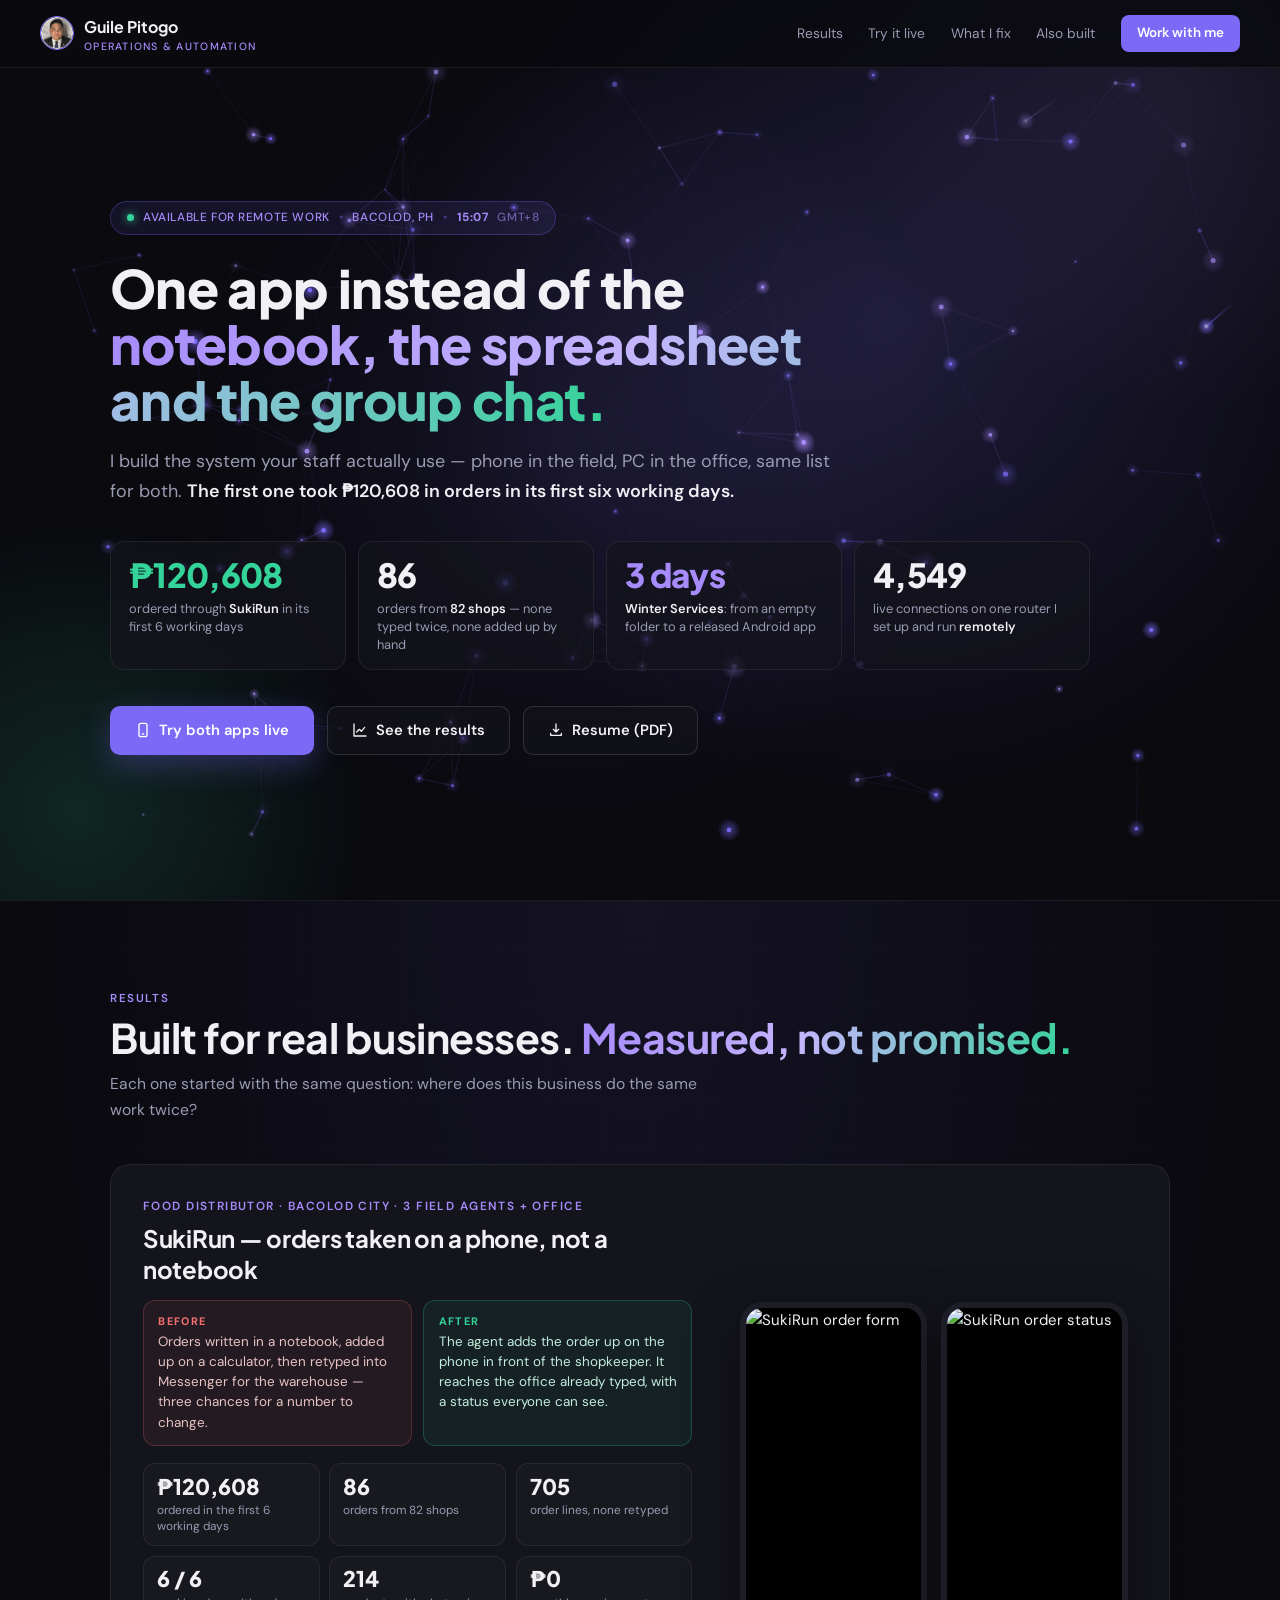
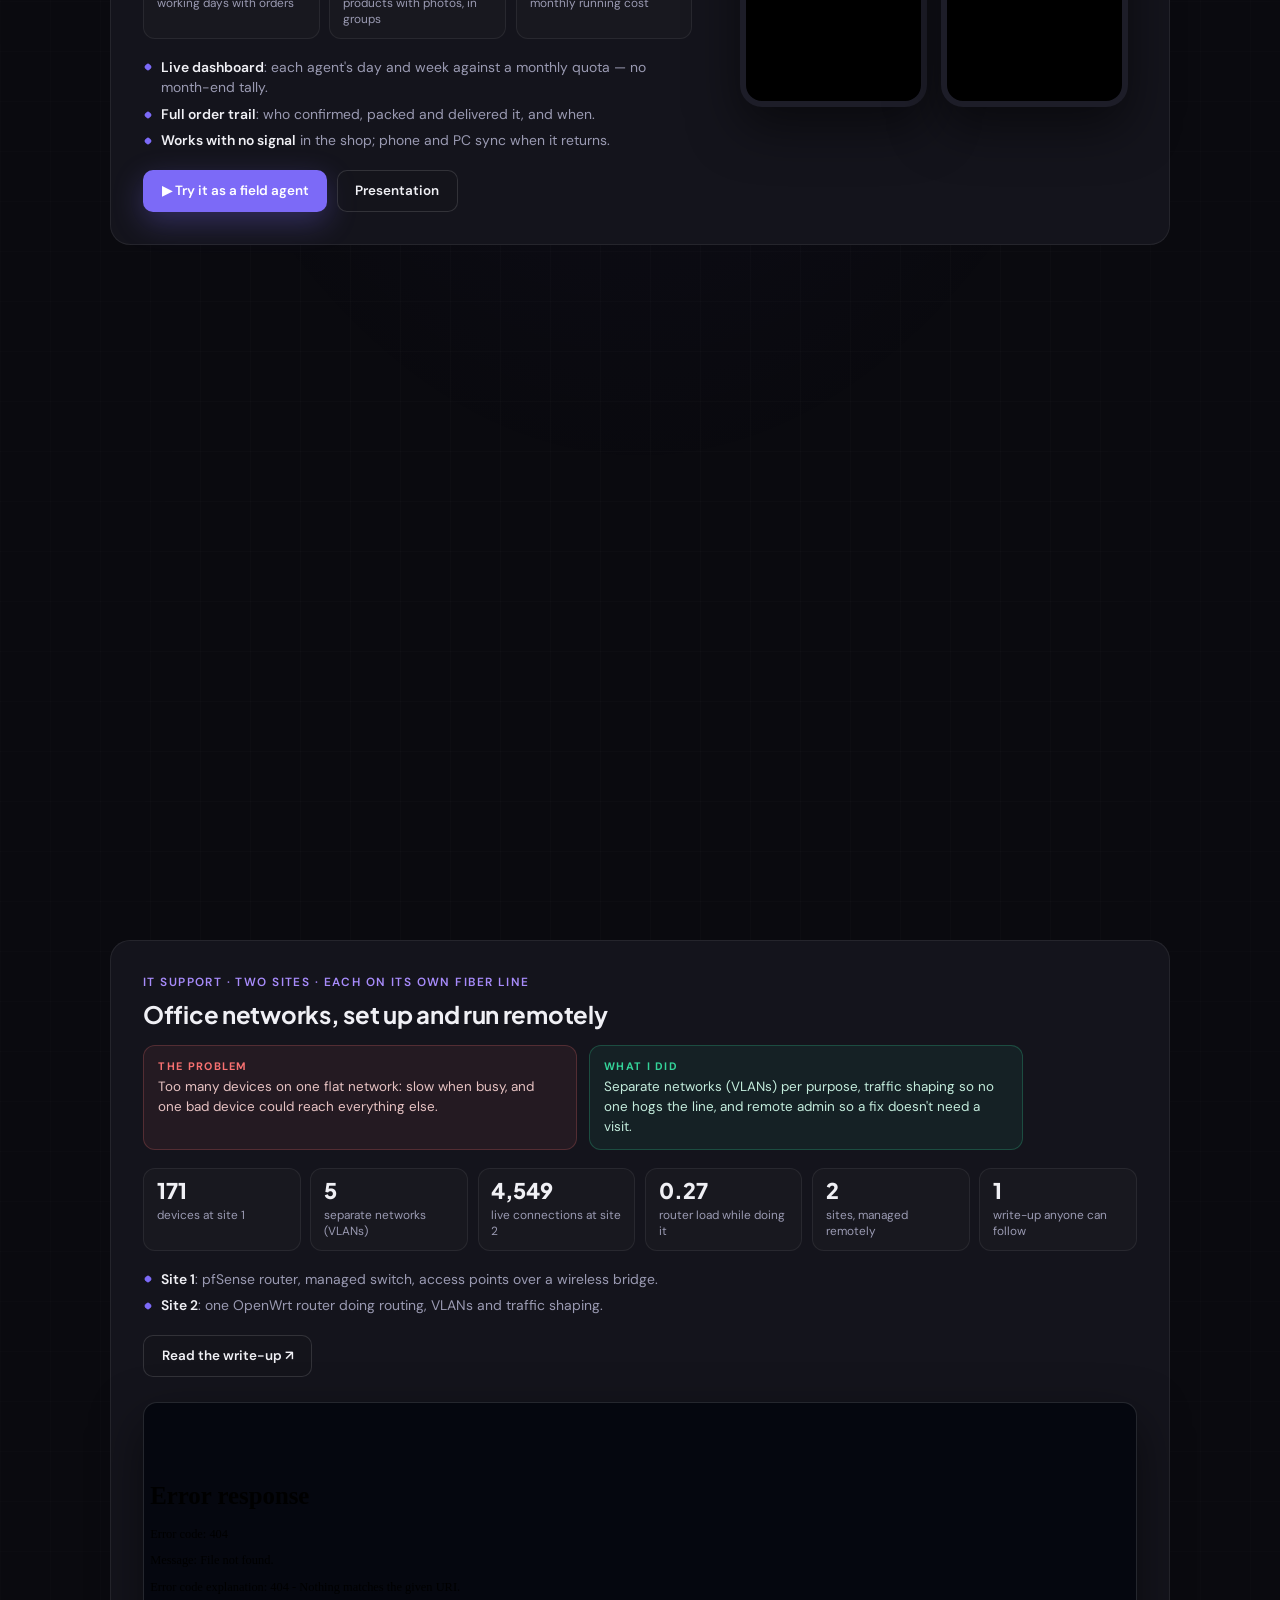
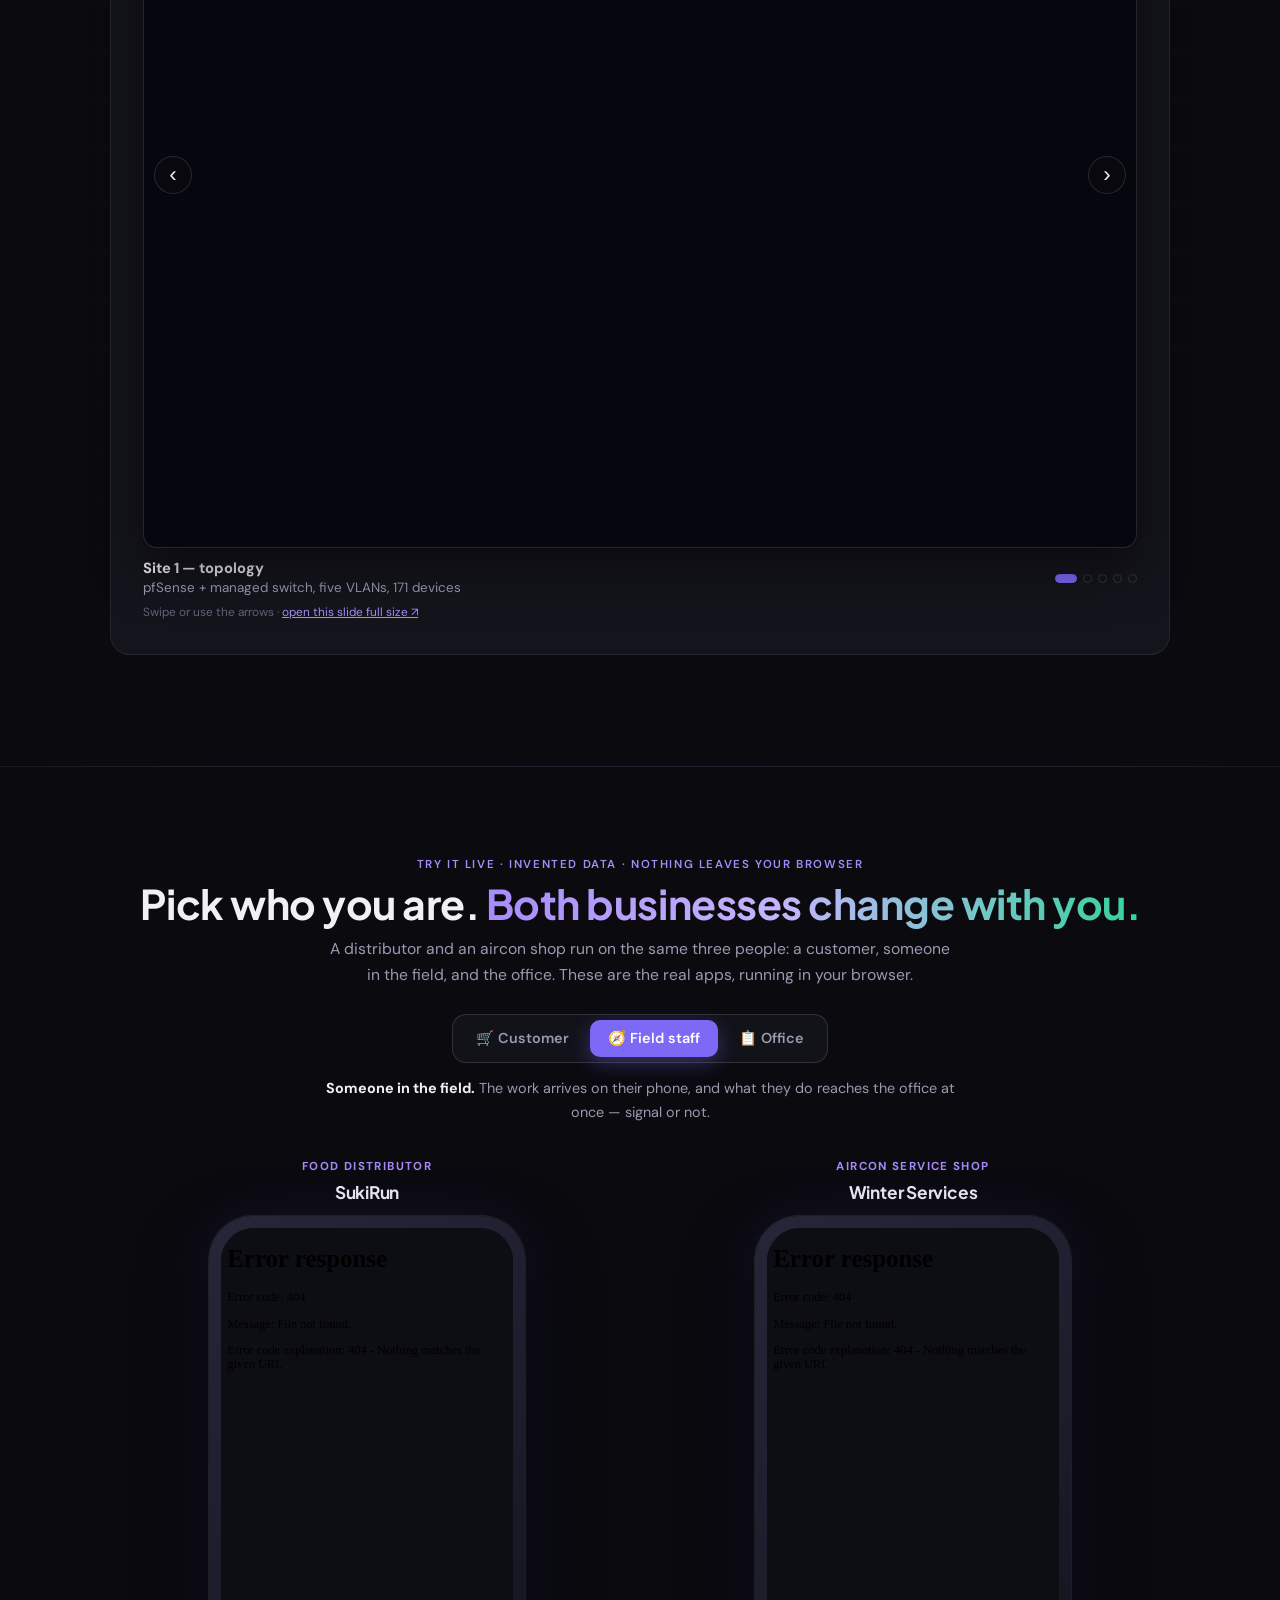
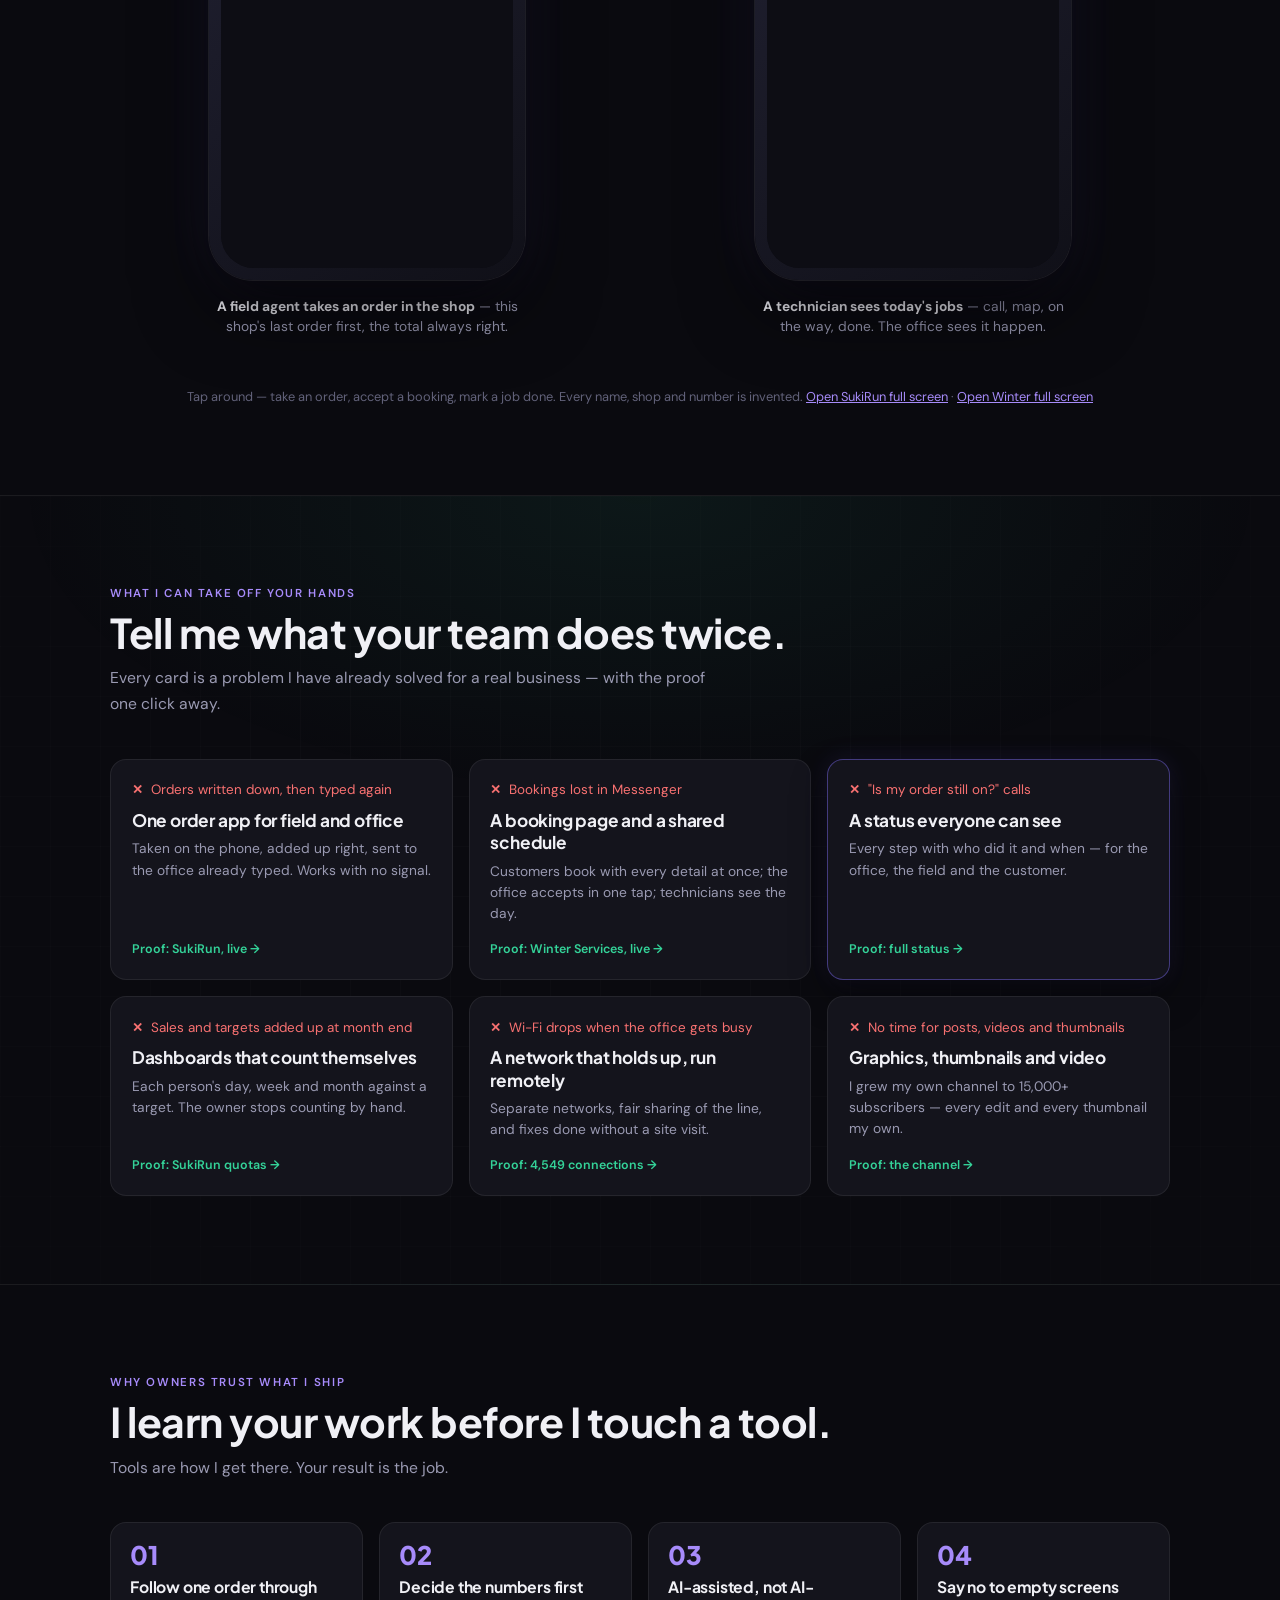
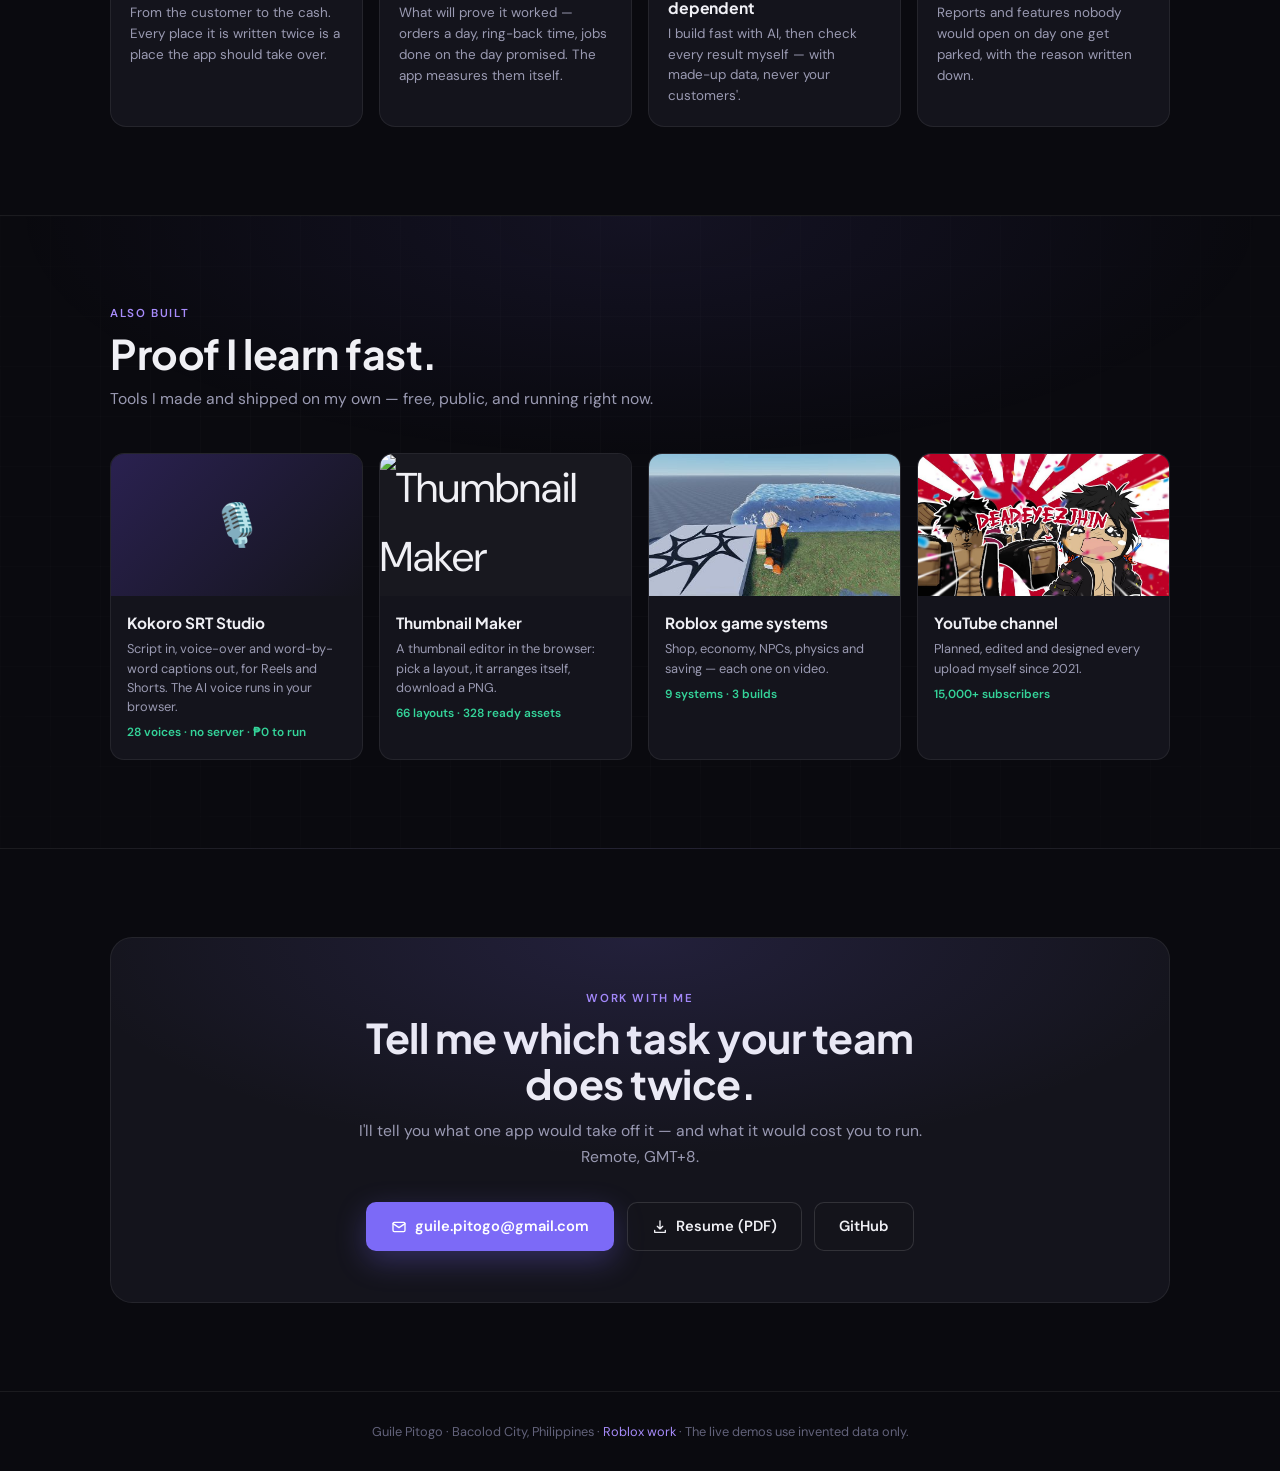
==== commit 26e6b3d4: "Homepage: role switch blurs, then dissolves - never a black phone The phone keeps its screen, blurre" ====
--- a/index.html
+++ b/index.html
@@ -182,14 +182,25 @@
     box-shadow:0 0 0 1px rgba(255,255,255,.08),0 30px 70px rgba(0,0,0,.6),0 0 60px rgba(124,106,247,.12);transition:box-shadow .4s}
   .device.flash{box-shadow:0 0 0 2px var(--accent),0 30px 70px rgba(0,0,0,.6),0 0 70px rgba(124,106,247,.45)}
   .screen{position:relative;width:292px;height:640px;border-radius:33px;overflow:hidden;background:#0d0d14}
-  .screen iframe{position:absolute;top:0;left:0;width:375px;height:822px;border:0;transform:scale(.7787);transform-origin:0 0;background:#0d0d14}
+  .screen iframe{position:absolute;top:0;left:0;width:375px;height:822px;border:0;transform:scale(.7787);transform-origin:0 0;background:#0d0d14;
+    transition:opacity .6s ease,filter .5s ease;z-index:1}
+  /* the next role loads underneath, invisible; it dissolves in over the blurred one once drawn */
+  .screen iframe.incoming{opacity:0;pointer-events:none;z-index:2}
+  .screen iframe.incoming.shown{opacity:1}
+  .screen iframe.waiting,.poster.waiting{filter:blur(7px) brightness(.62) saturate(.8)}
+  .poster{transition:filter .5s ease,opacity .6s ease}
+  .poster.gone{opacity:0}
   .poster{position:absolute;inset:0;display:flex;flex-direction:column;align-items:center;justify-content:flex-end;gap:10px;padding:0 18px 26px;z-index:2;
     background-size:cover;background-position:top;cursor:pointer}
   .poster::before{content:'';position:absolute;inset:0;background:linear-gradient(to bottom,rgba(10,10,15,.05) 30%,rgba(10,10,15,.92))}
   .poster > *{position:relative}
   .poster small{color:var(--muted);font-size:.74rem}
-  .loading{position:absolute;inset:0;display:none;align-items:center;justify-content:center;background:rgba(10,10,15,.6);z-index:2;font-size:.82rem;color:var(--accent2)}
-  .device.busy .loading{display:flex}
+  .loading{position:absolute;left:50%;top:50%;transform:translate(-50%,-50%) scale(.92);z-index:4;display:flex;align-items:center;gap:9px;
+    padding:9px 16px;border-radius:999px;background:rgba(10,10,15,.78);border:1px solid rgba(124,106,247,.45);backdrop-filter:blur(8px);
+    font-size:.8rem;font-weight:600;color:var(--text);white-space:nowrap;opacity:0;pointer-events:none;transition:opacity .3s ease,transform .3s ease}
+  .loading::before{content:'';width:13px;height:13px;border-radius:50%;border:2px solid rgba(167,139,250,.3);border-top-color:var(--accent2);animation:spin .8s linear infinite}
+  @keyframes spin{to{transform:rotate(360deg)}}
+  .device.busy .loading{opacity:1;transform:translate(-50%,-50%) scale(1)}
   .ph .does{margin-top:1rem;font-size:.86rem;color:var(--muted);text-align:center;max-width:320px;min-height:4.2em;line-height:1.5}
   .ph .does b{color:var(--text)}
   .demo-foot{text-align:center;color:var(--dim);font-size:.8rem;margin-top:2rem}
@@ -910,29 +921,59 @@
       }
     } catch (e) {}
   }
+  /* Switching role never shows a black screen. The phone keeps what it shows, blurred,
+     with "Switching to …" on top; the new role loads in a second, invisible frame
+     underneath; when that one has drawn itself it dissolves in and the old one goes.
+     A second tap while one is still loading simply takes its place. */
+  const pending = {suki: null, winter: null}, NAMES = {customer: 'Customer', agent: 'Field staff', office: 'Office'};
   function load(which){
-    const dev = document.getElementById('dev-' + which), scr = dev.querySelector('.screen'), r = ROLES[role][which];
-    if (which === 'suki'){ try { localStorage.setItem('or_role', JSON.stringify(r.role)); } catch (e) {} }
+    const dev = document.getElementById('dev-' + which), scr = dev.querySelector('.screen');
+    const want = role, r = ROLES[want][which];
     const src = which === 'suki' ? SUKI + '?r=' + r.role : WINTER + '?as=' + r.as;
-    let f = live[which];
+    if (pending[which]) pending[which].remove();
+    const old = live[which], poster = scr.querySelector('.poster');
+    (old || poster) && (old || poster).classList.add('waiting');
+    scr.querySelector('.loading').textContent = old ? 'Switching to ' + NAMES[want] + '…' : 'Opening the live app…';
     dev.classList.add('busy');
-    if (!f){
-      f = document.createElement('iframe');
-      f.title = which === 'suki' ? 'SukiRun live demo' : 'Winter Services live demo';
-      f.addEventListener('load', () => {
-        hideStrip(f); setTimeout(() => hideStrip(f), 500); dev.classList.remove('busy');
+
+    const nf = document.createElement('iframe');
+    nf.title = which === 'suki' ? 'SukiRun live demo' : 'Winter Services live demo';
+    nf.className = 'incoming';
+    pending[which] = nf;
+    let retried = false, done = false;
+    const setRole = () => { if (which === 'suki'){ try { localStorage.setItem('or_role', JSON.stringify(r.role)); } catch (e) {} } };
+    function reveal(){
+      if (done || pending[which] !== nf) return;
+      done = true; hideStrip(nf);
+      nf.classList.add('shown');
+      if (poster) poster.classList.add('gone');
+      dev.classList.remove('busy');
+      setTimeout(() => {
+        if (pending[which] !== nf) return;
+        if (old) old.remove();
+        if (poster) poster.remove();
+        nf.classList.remove('incoming', 'shown');
+        live[which] = nf; pending[which] = null;
+      }, 650);
+    }
+    nf.addEventListener('load', () => {
+      if (pending[which] !== nf) return;
+      let search = ''; try { search = nf.contentWindow.location.search; } catch (e) {}
+      if (which === 'winter' && /[?&]as=/.test(search)) return;   // it is still switching person: one more load
+      hideStrip(nf); setTimeout(() => hideStrip(nf), 300);
+      if (which === 'suki') setTimeout(() => {
         // SukiRun's very first open loads its invented data and lands on the role menu:
-        // put the role back and open it once more
-        if (which === 'suki') setTimeout(() => {
-          const want = JSON.stringify(ROLES[role].suki.role);
-          let now = null; try { now = localStorage.getItem('or_role'); } catch (e) {}
-          if (now !== want && !f.dataset.retried){ f.dataset.retried = '1'; load('suki'); }
-        }, 900);
-      });
-      scr.appendChild(f); live[which] = f;
-      const p = scr.querySelector('.poster'); if (p) p.remove();
-    }
-    f.src = src;
+        // put the role back and open it once more, still out of sight
+        let now = null; try { now = localStorage.getItem('or_role'); } catch (e) {}
+        if (now !== JSON.stringify(r.role) && !retried){ retried = true; setRole(); nf.src = src; return; }
+        setTimeout(reveal, 250);
+      }, 450);
+      else setTimeout(reveal, 550);                              // let the screen draw before it shows
+    });
+    setRole();
+    scr.appendChild(nf);
+    nf.src = src;
+    setTimeout(reveal, 9000);                                    // never leave it blurred for good
     dev.classList.add('flash'); setTimeout(() => dev.classList.remove('flash'), 700);
   }
   function paint(){
@@ -947,10 +988,10 @@
   }
   function setRole(r, andLoad){
     role = r; paint();
-    ['suki', 'winter'].forEach(w => { if (live[w] || andLoad) load(w); });
+    ['suki', 'winter'].forEach(w => { if (live[w] || pending[w] || andLoad) load(w); });
   }
   document.querySelectorAll('.roles button').forEach(b => b.addEventListener('click', () => setRole(b.dataset.role)));
-  document.querySelectorAll('.poster').forEach(p => p.addEventListener('click', () => load(p.dataset.poster)));
+  document.querySelectorAll('.poster').forEach(p => p.addEventListener('click', () => { const w = p.dataset.poster; if (!live[w] && !pending[w]) load(w); }));
   // "Try it as…" buttons elsewhere on the page pick the role, then open both phones
   document.querySelectorAll('[data-jump]').forEach(a => a.addEventListener('click', () => setRole(a.dataset.jump, true)));
   paint();
@@ -959,7 +1000,7 @@
   const conn = navigator.connection || {};
   if (innerWidth >= 900 && !conn.saveData){
     const io = new IntersectionObserver(es => {
-      if (es.some(e => e.isIntersecting)){ io.disconnect(); ['suki', 'winter'].forEach(w => { if (!live[w]) load(w); }); }
+      if (es.some(e => e.isIntersecting)){ io.disconnect(); ['suki', 'winter'].forEach(w => { if (!live[w] && !pending[w]) load(w); }); }
     }, {rootMargin: '200px'});
     io.observe(document.querySelector('.phones'));
   }
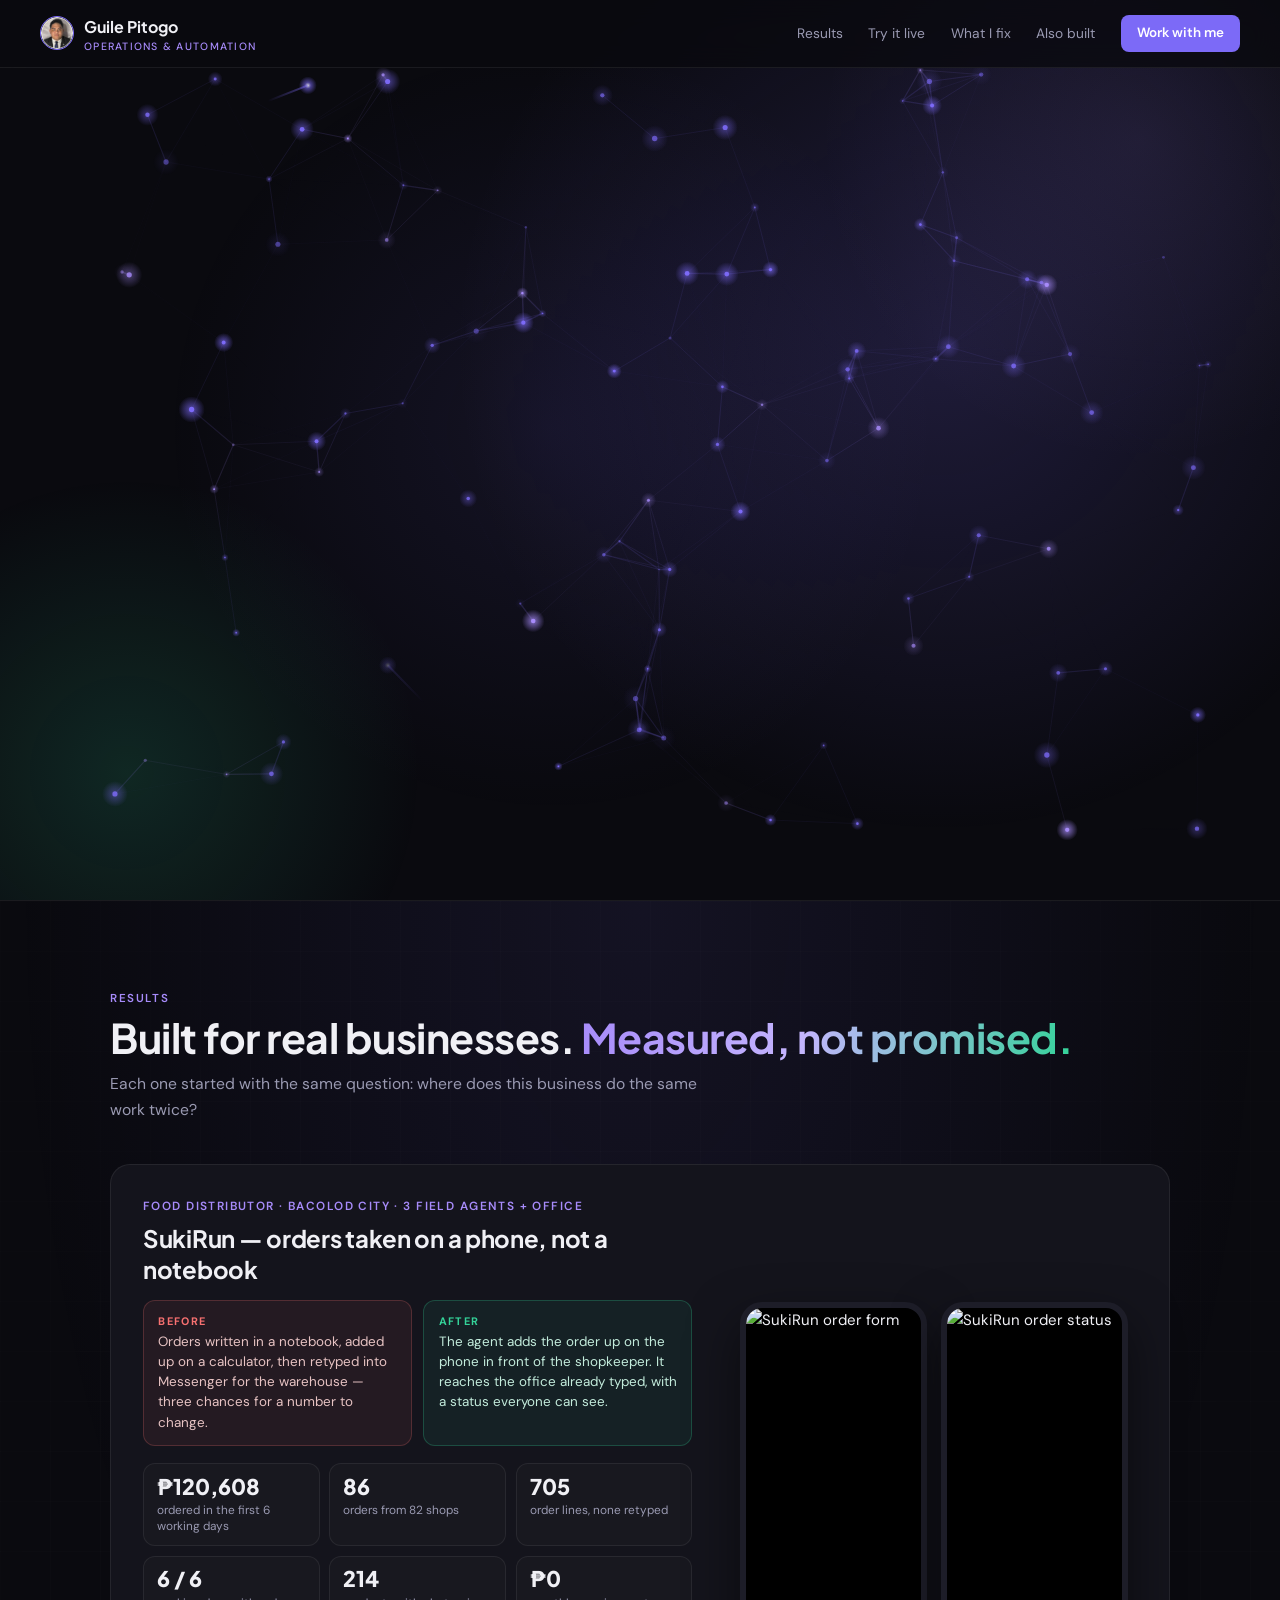
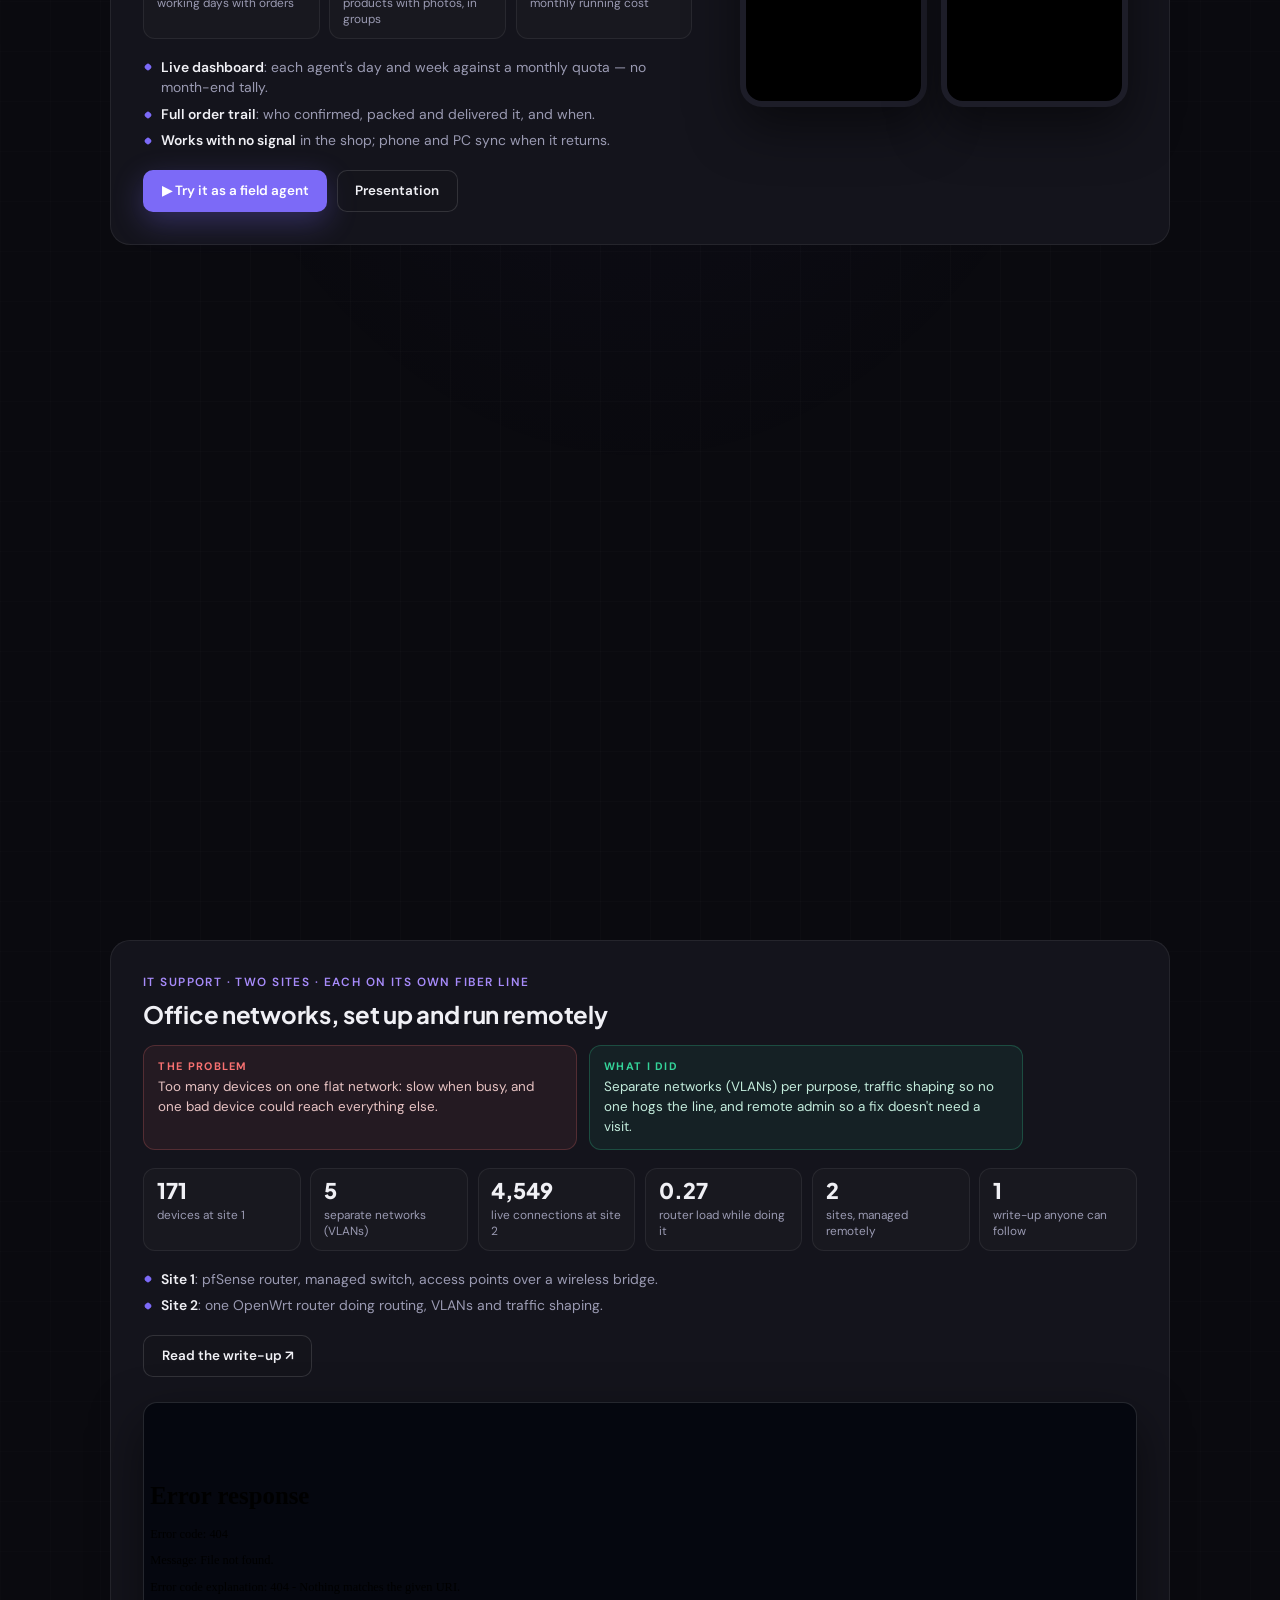
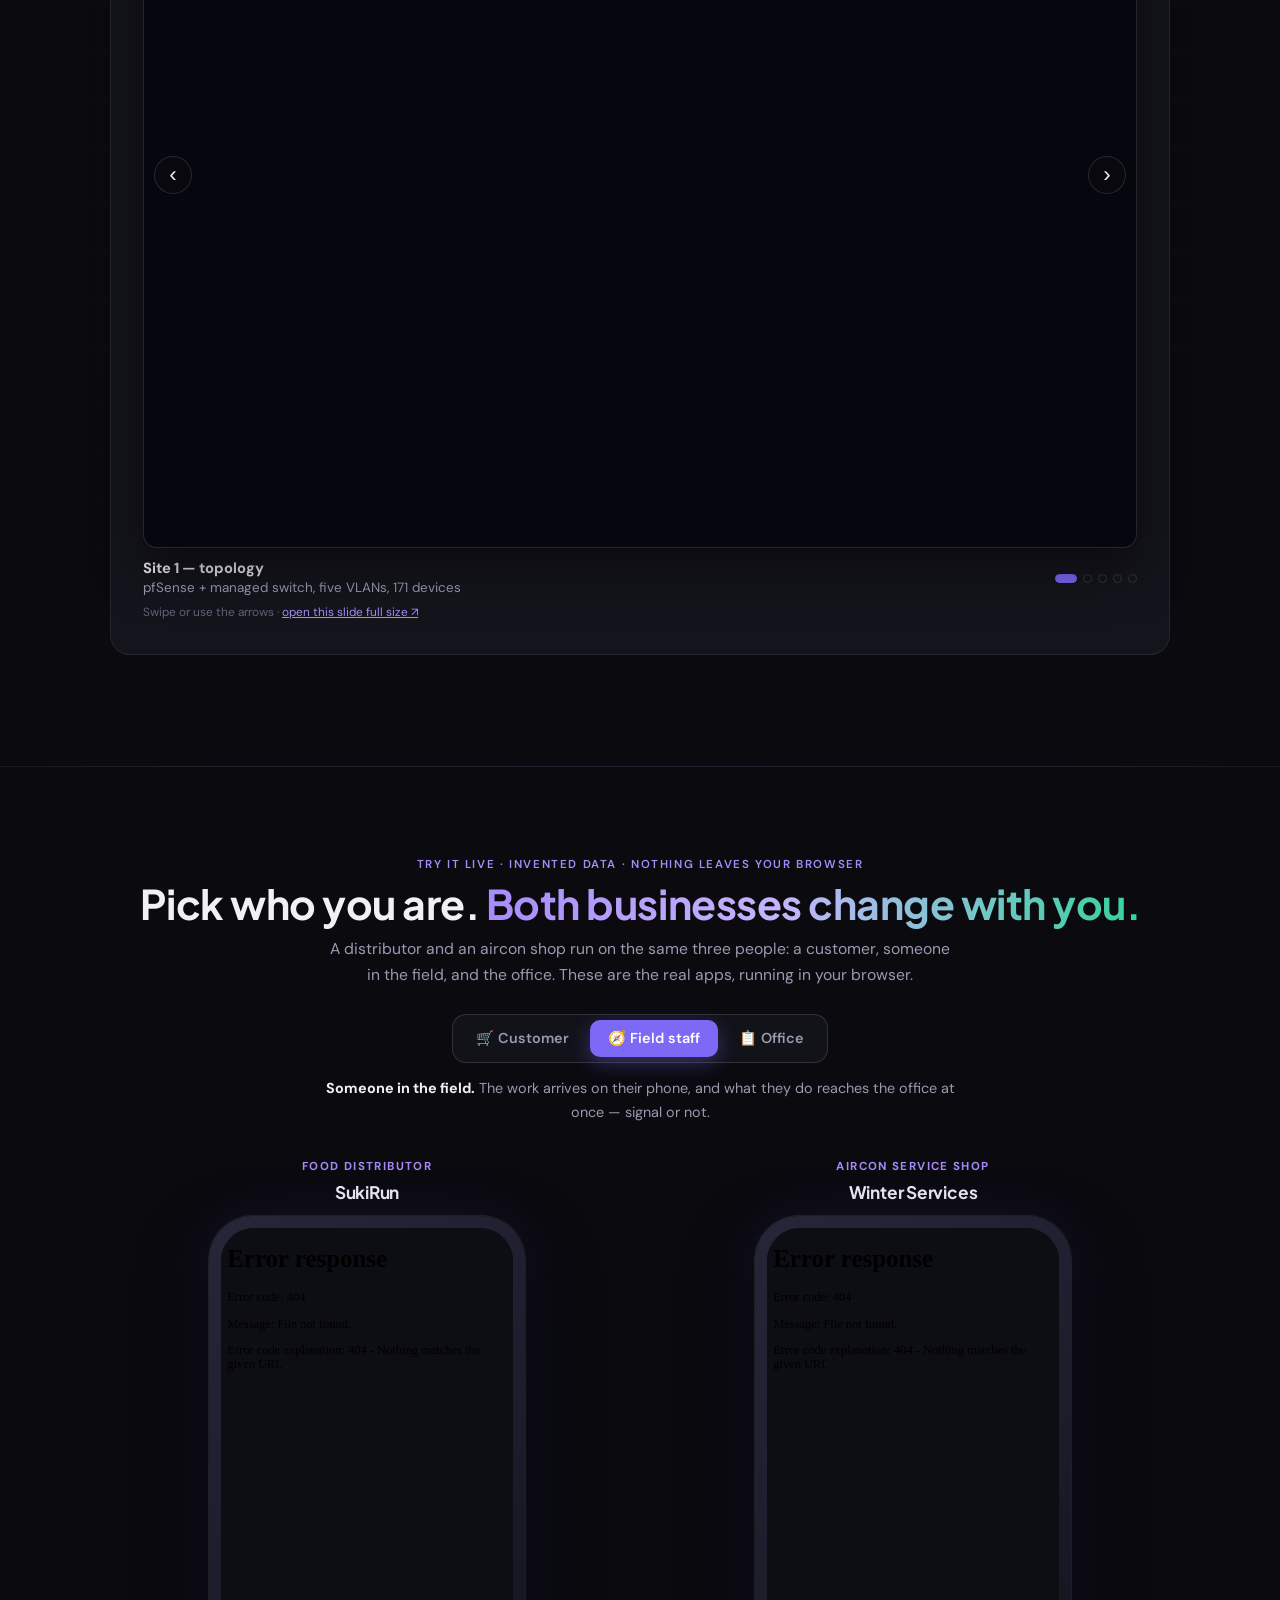
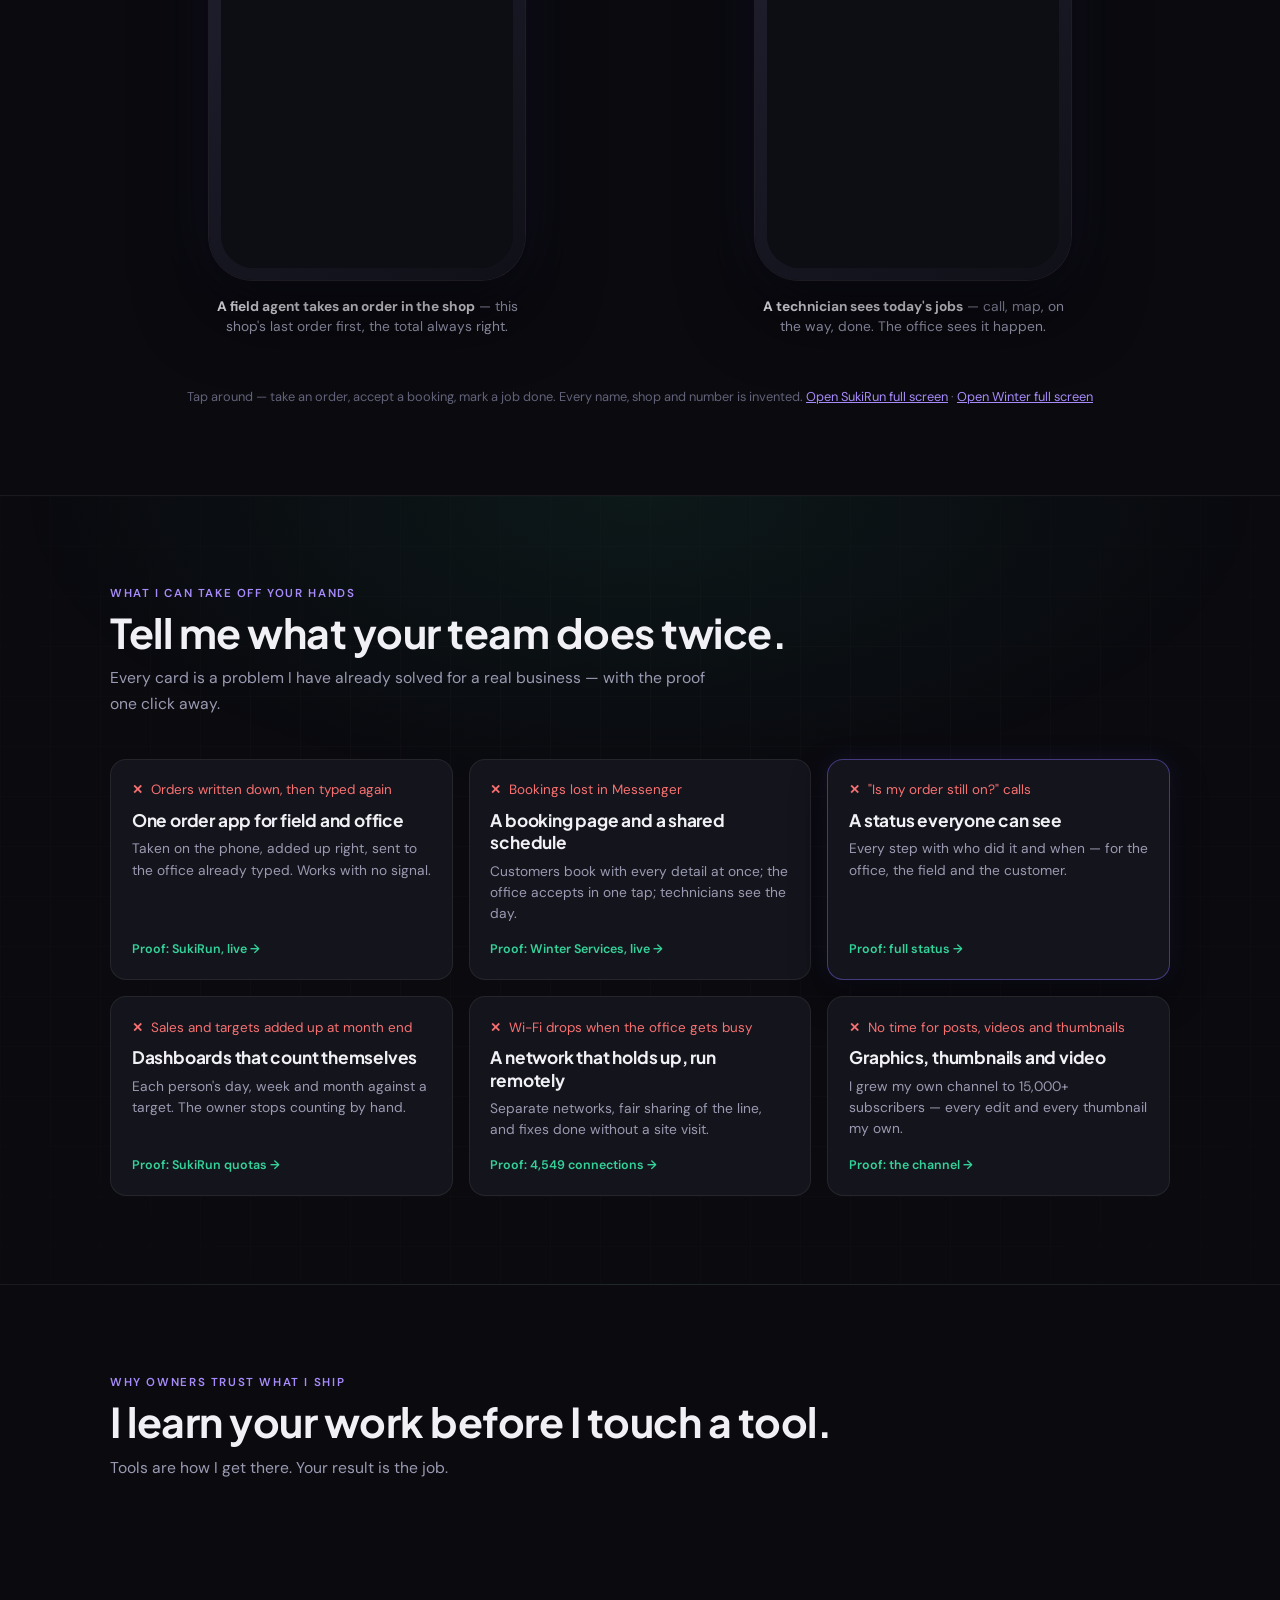
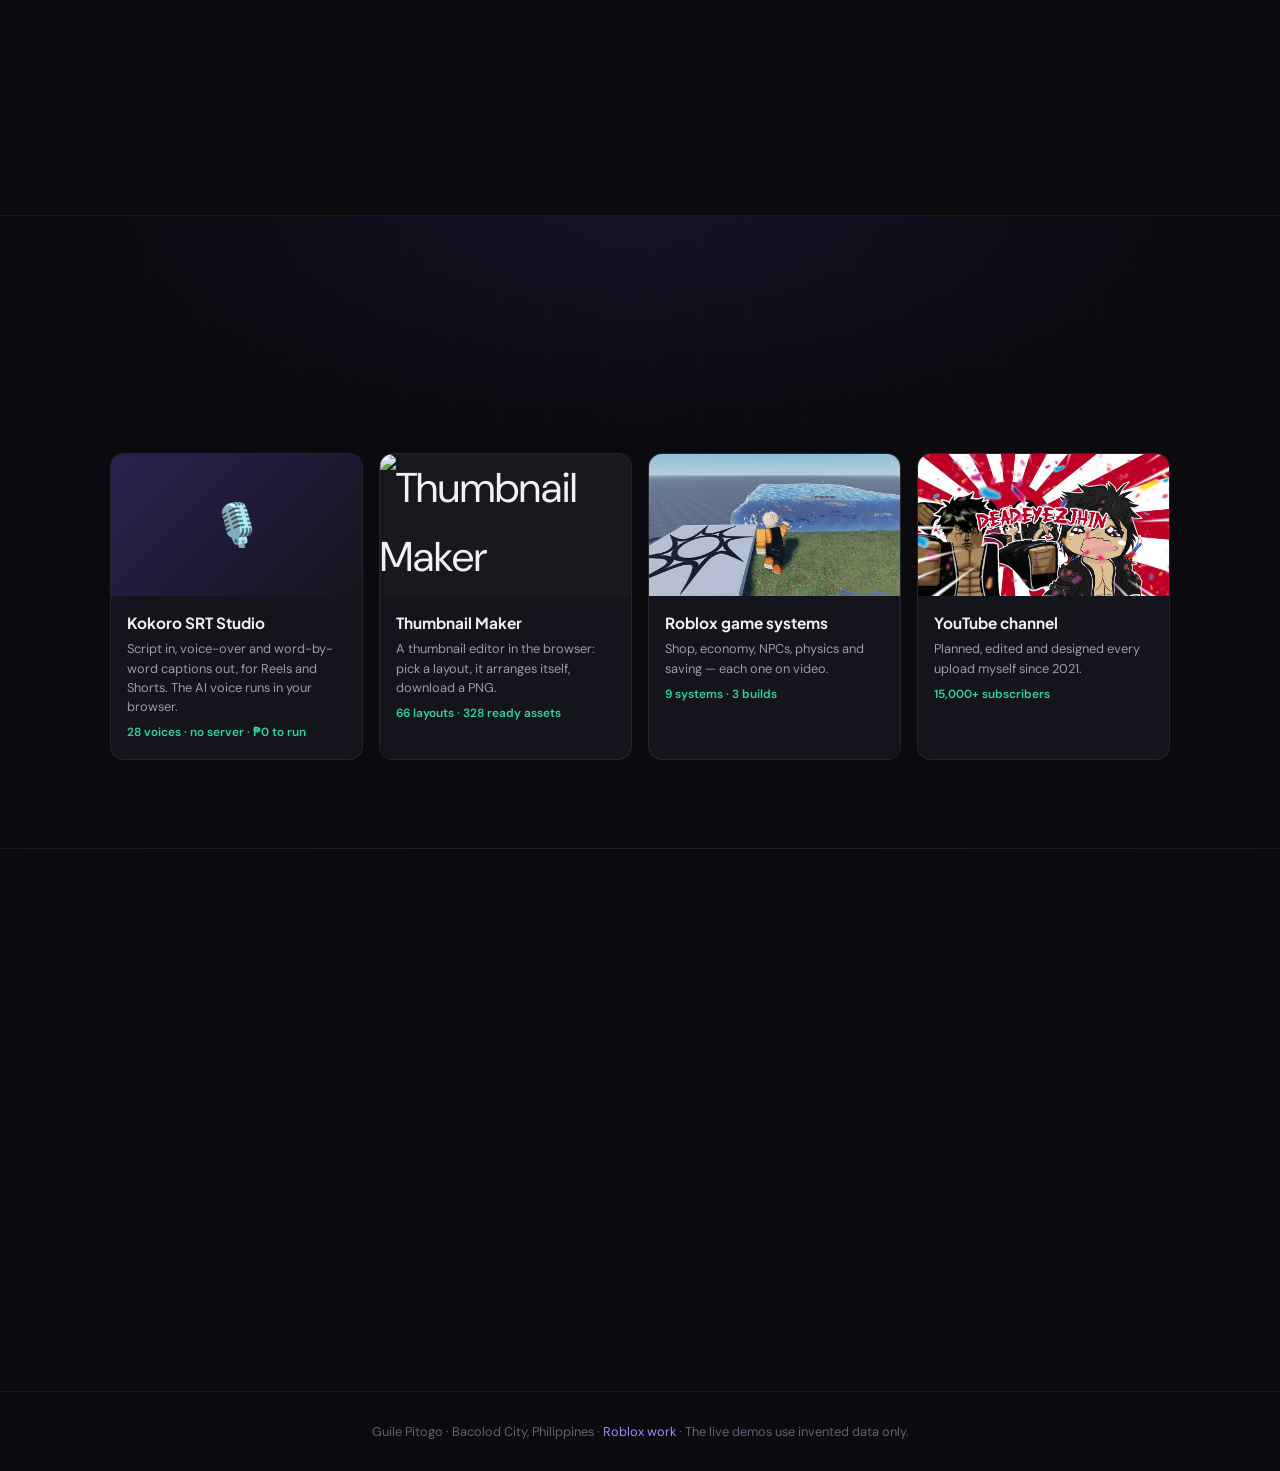
==== commit 828112d8: "Homepage: a new role shows only once its screen has drawn (SukiRun sets itself up after it loads) Co" ====
--- a/index.html
+++ b/index.html
@@ -961,19 +961,27 @@
       let search = ''; try { search = nf.contentWindow.location.search; } catch (e) {}
       if (which === 'winter' && /[?&]as=/.test(search)) return;   // it is still switching person: one more load
       hideStrip(nf); setTimeout(() => hideStrip(nf), 300);
-      if (which === 'suki') setTimeout(() => {
-        // SukiRun's very first open loads its invented data and lands on the role menu:
-        // put the role back and open it once more, still out of sight
-        let now = null; try { now = localStorage.getItem('or_role'); } catch (e) {}
-        if (now !== JSON.stringify(r.role) && !retried){ retried = true; setRole(); nf.src = src; return; }
-        setTimeout(reveal, 250);
-      }, 450);
-      else setTimeout(reveal, 550);                              // let the screen draw before it shows
+      // "loaded" is not "drawn": SukiRun is 7 MB and sets itself up after it loads. Wait
+      // until the new screen has something on it, then show it.
+      const drawn = () => { try { const b = nf.contentDocument.body; return !!b && b.innerText.trim().length > 40; } catch (e) { return false; } };
+      let polls = 0;
+      (function wait(){
+        if (pending[which] !== nf || done) return;
+        if (!drawn() && ++polls < 60){ setTimeout(wait, 150); return; }
+        if (which === 'suki'){
+          // SukiRun's very first open loads its invented data and lands on the role menu:
+          // put the role back and open it once more, still out of sight
+          let now = null; try { now = localStorage.getItem('or_role'); } catch (e) {}
+          if (now !== JSON.stringify(r.role) && !retried){ retried = true; setRole(); nf.src = src; return; }
+        }
+        hideStrip(nf);
+        setTimeout(reveal, 300);                                 // one more moment to finish drawing
+      })();
     });
     setRole();
     scr.appendChild(nf);
     nf.src = src;
-    setTimeout(reveal, 9000);                                    // never leave it blurred for good
+    setTimeout(reveal, 15000);                                   // never leave it blurred for good
     dev.classList.add('flash'); setTimeout(() => dev.classList.remove('flash'), 700);
   }
   function paint(){
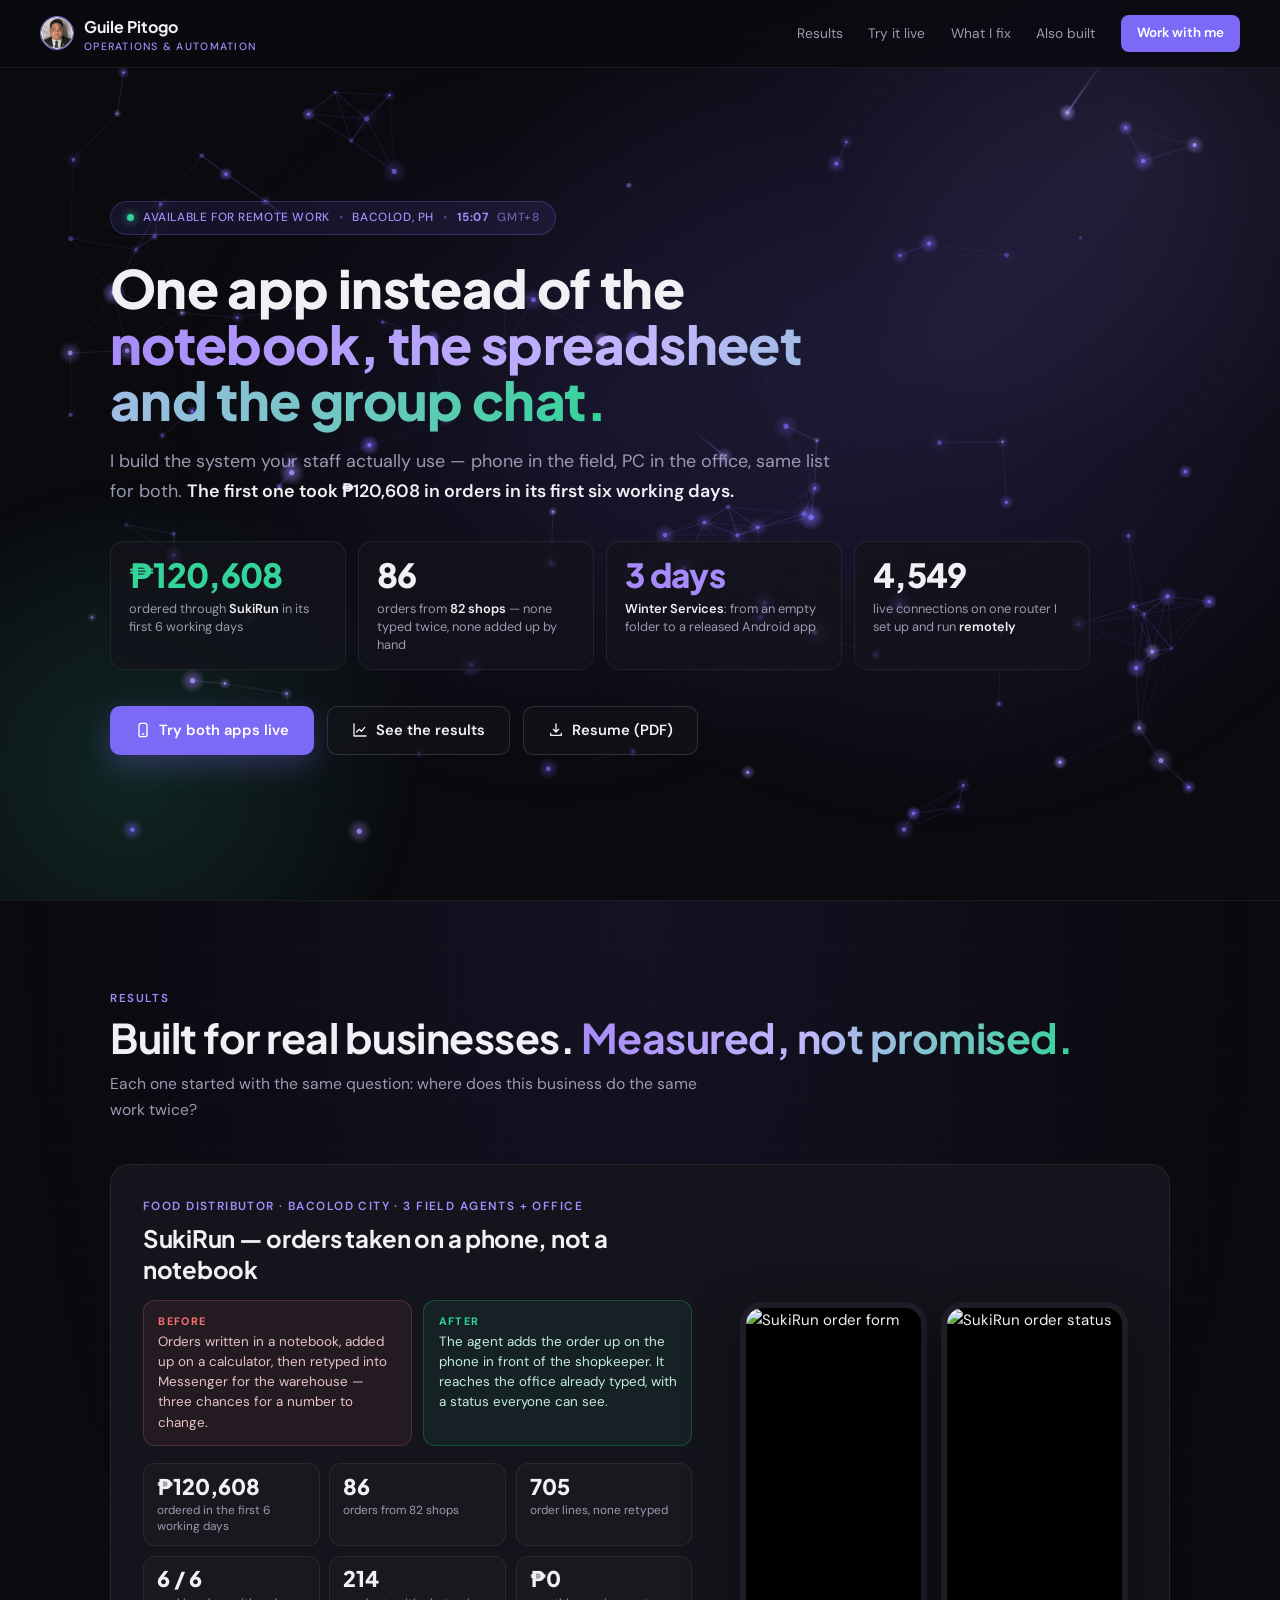
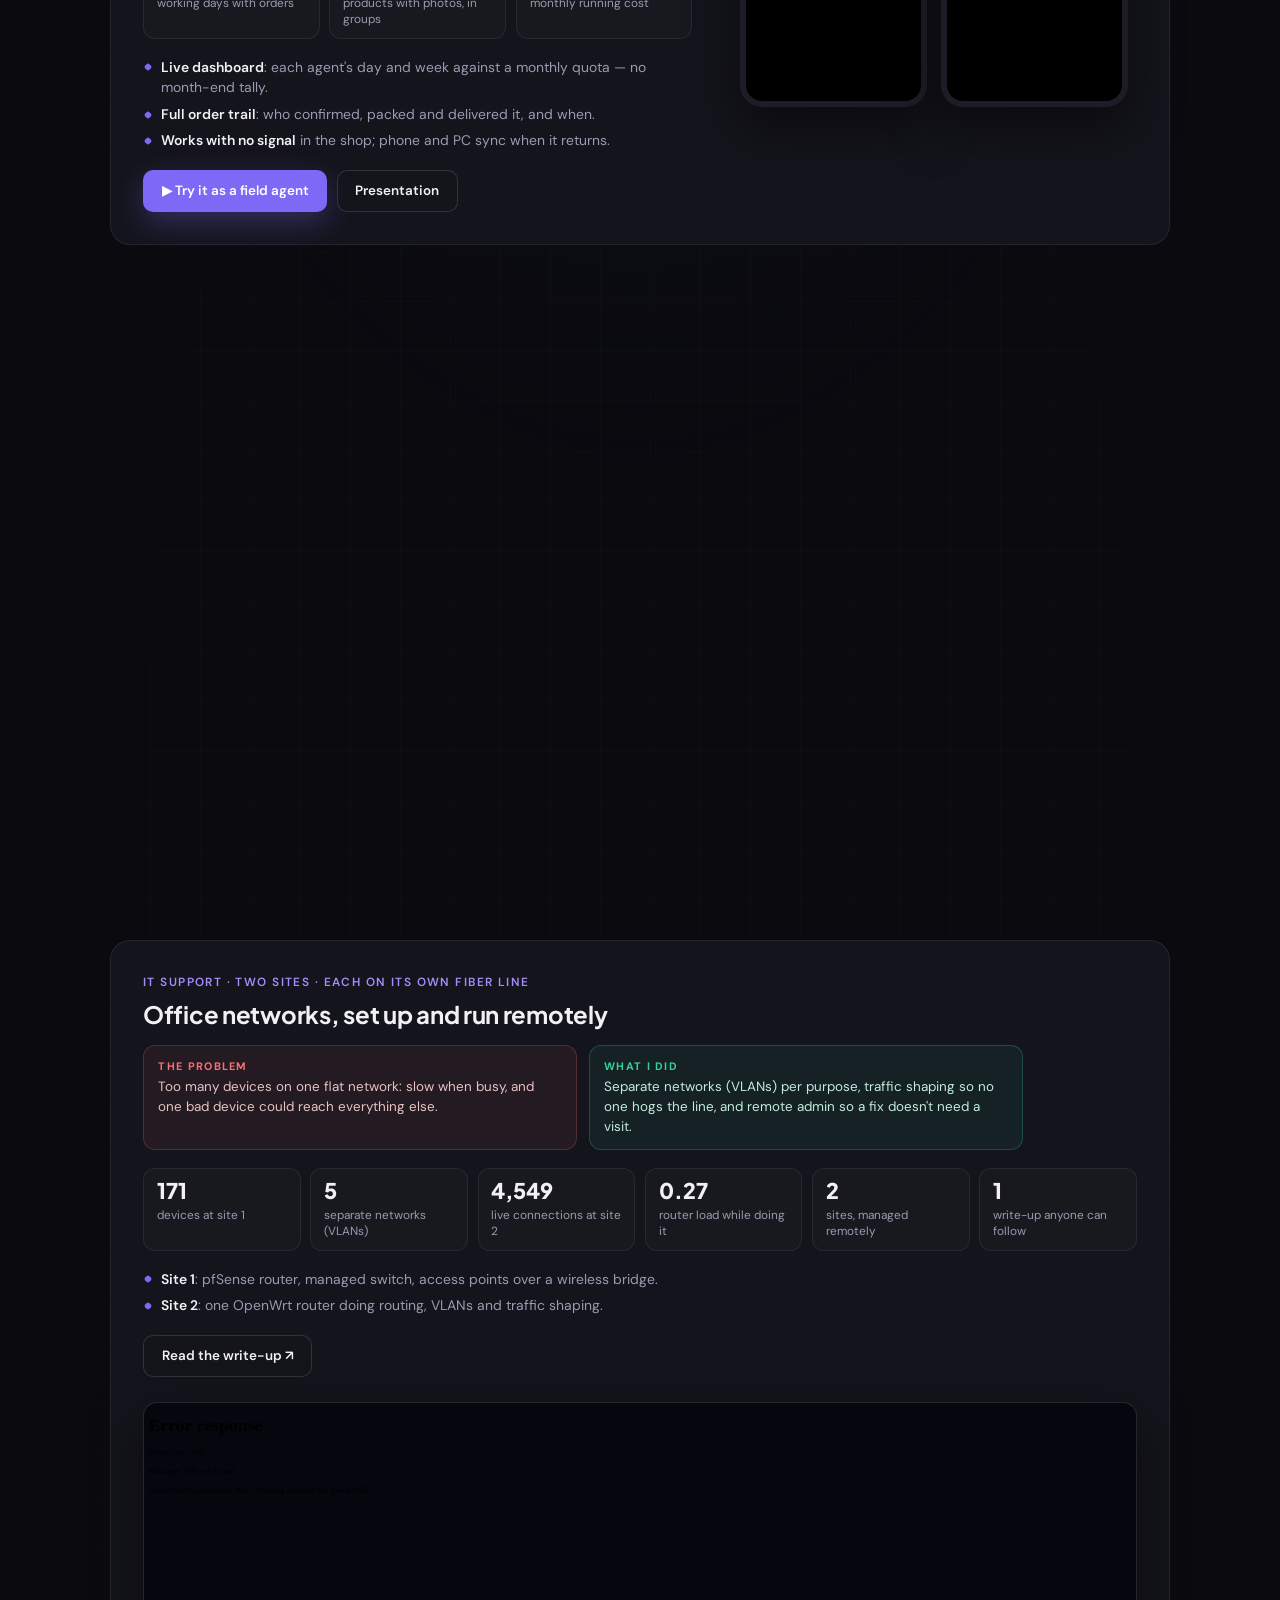
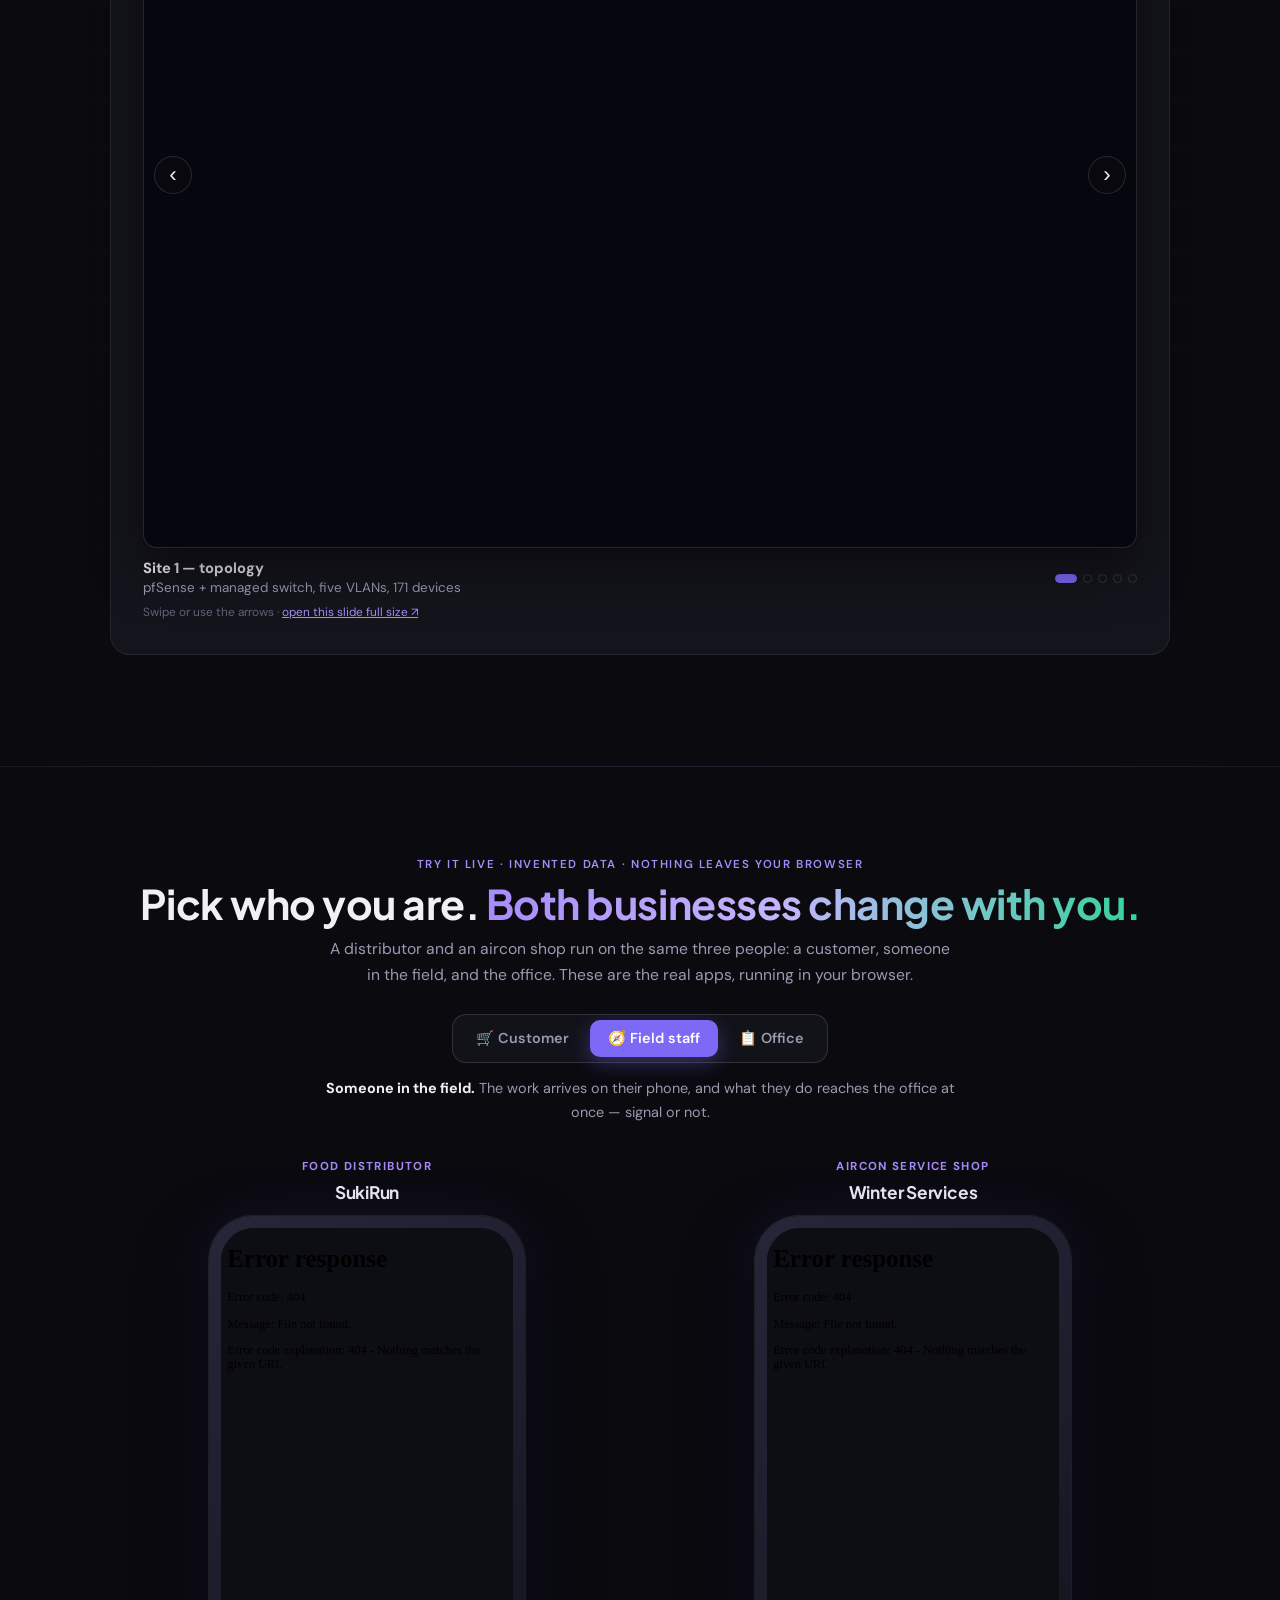
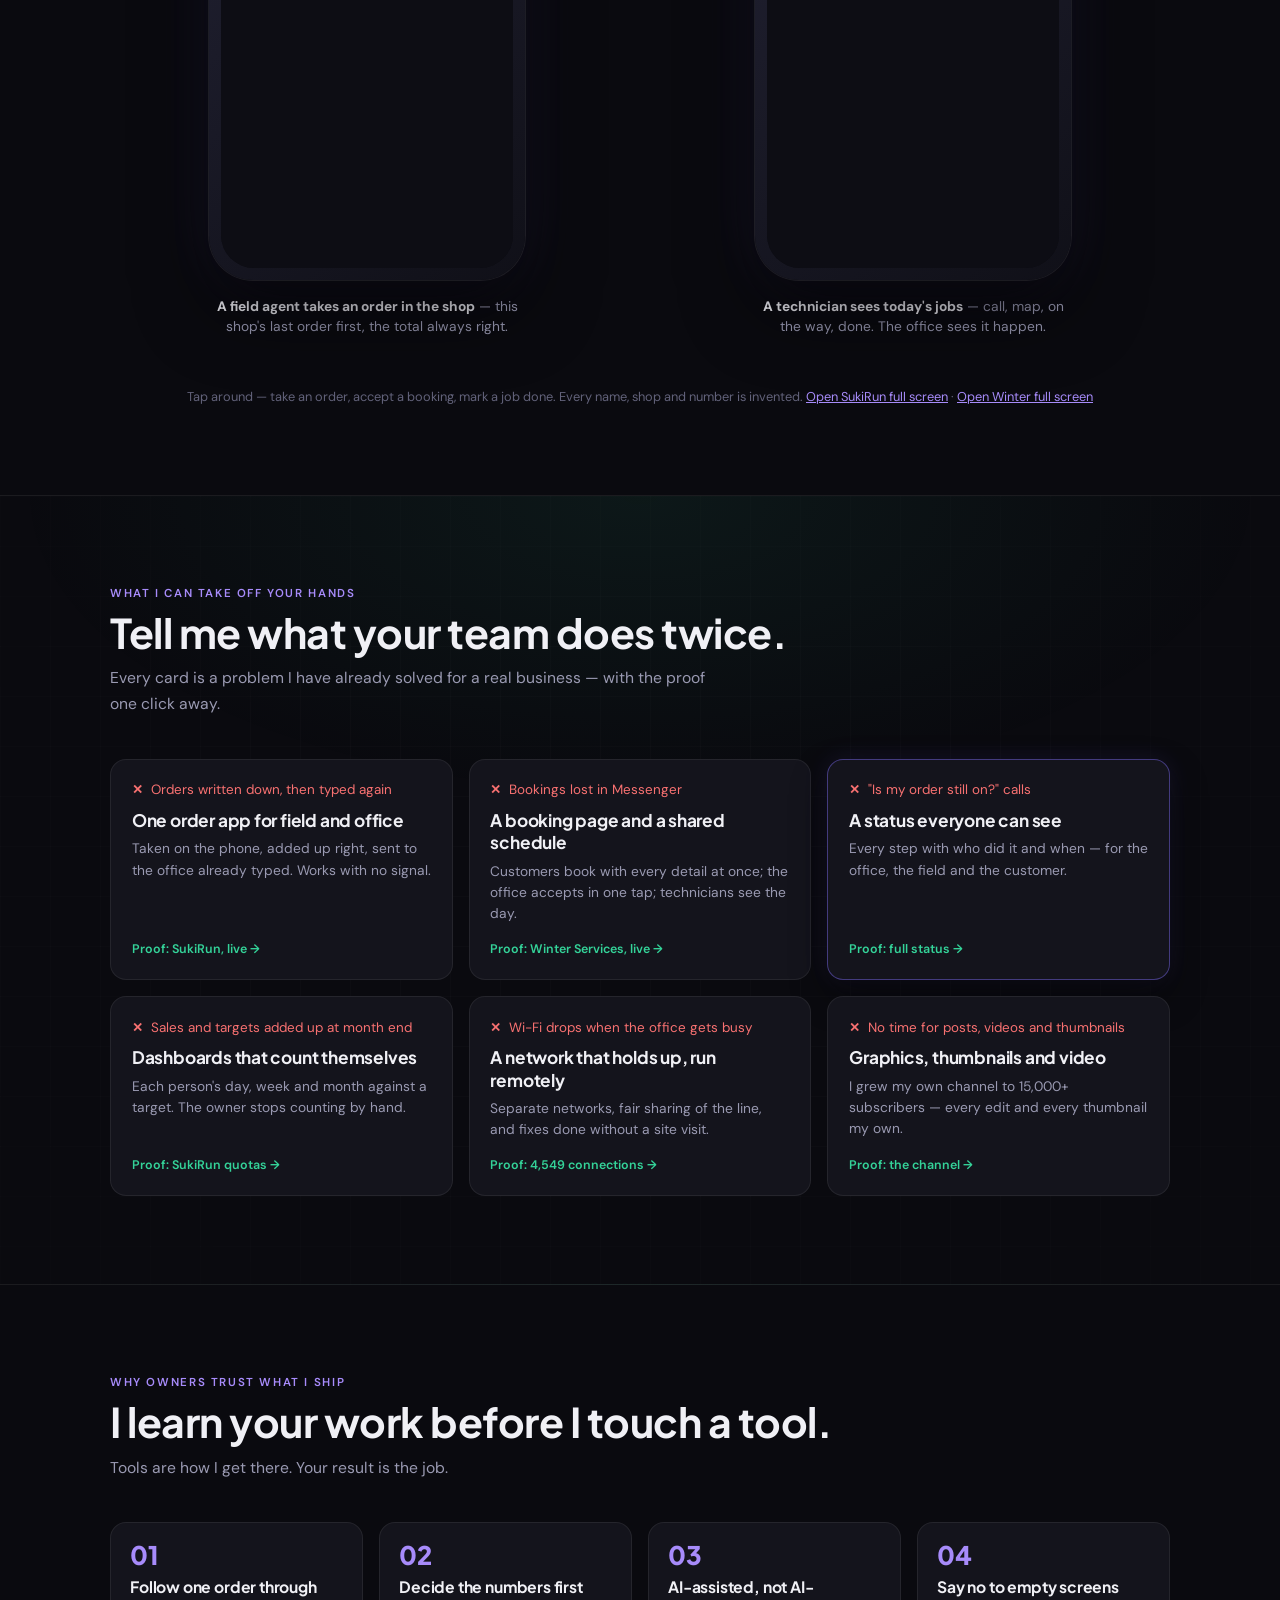
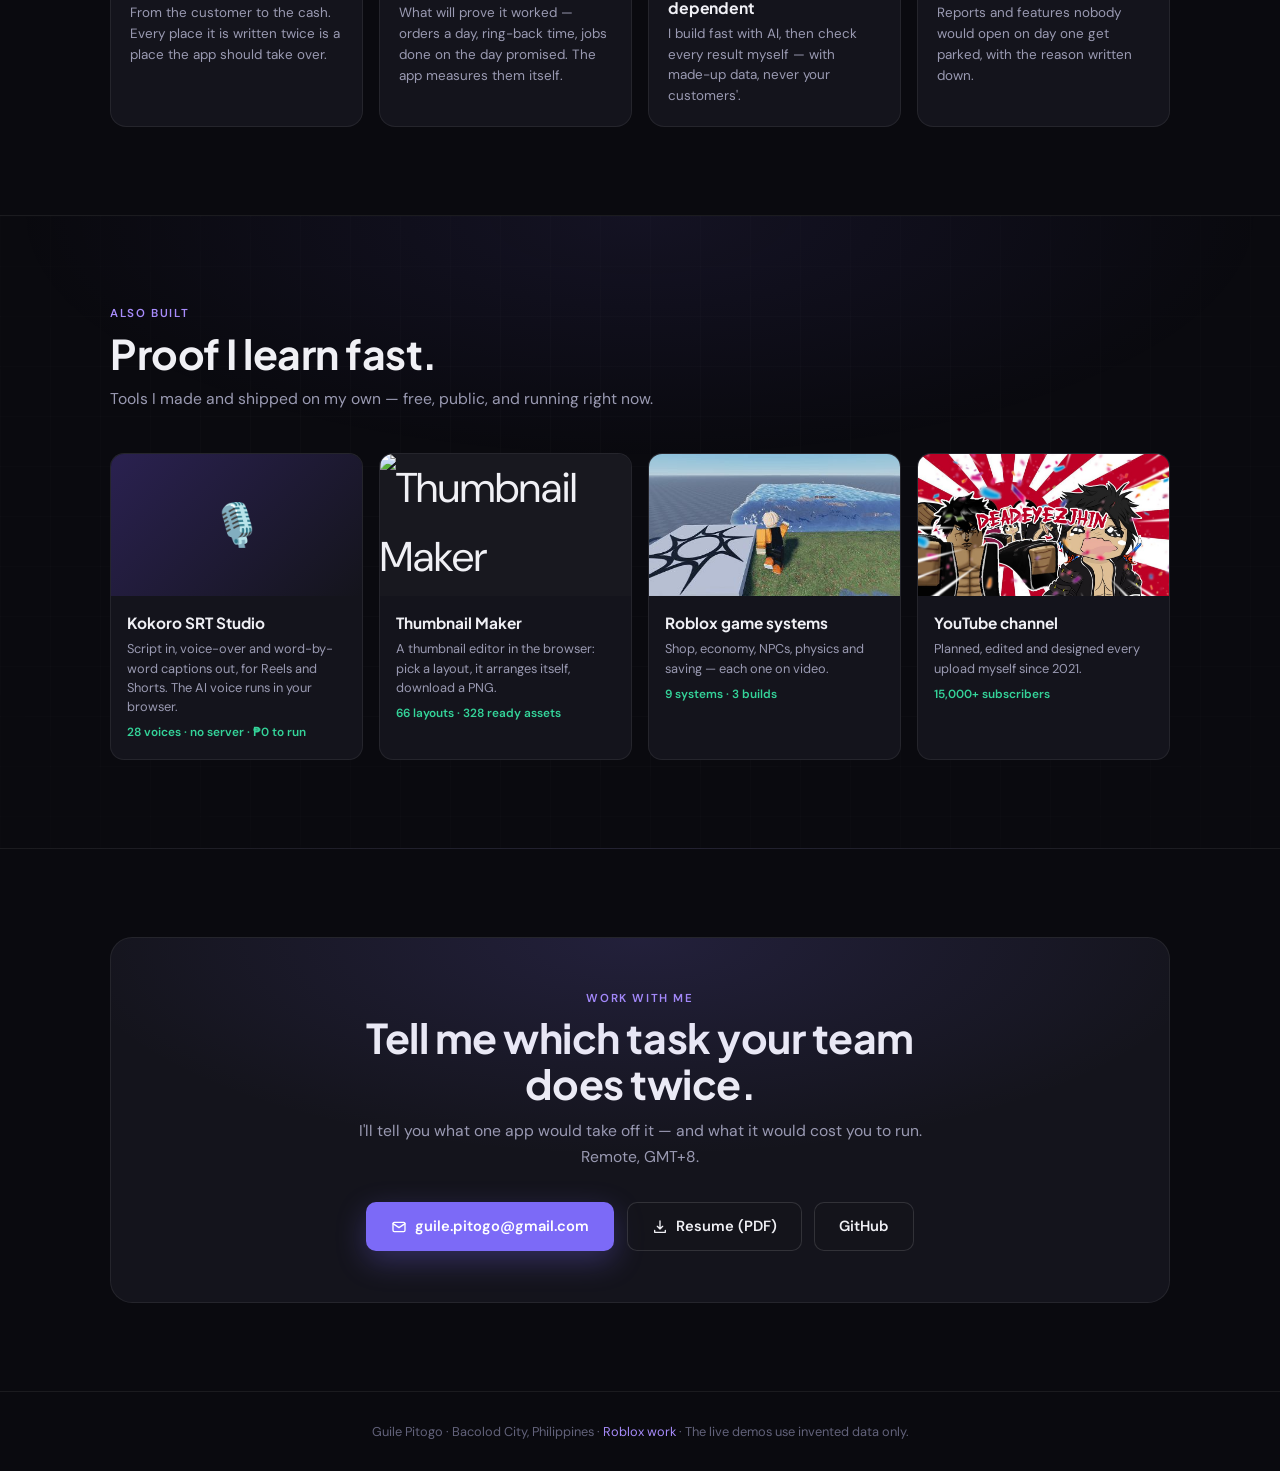
==== commit 9f68bb57: "Homepage: one steady background in the network box; Winter role switch can't race - The network pres" ====
--- a/index.html
+++ b/index.html
@@ -150,7 +150,7 @@
   .nv-stage:focus-visible{border-color:var(--accent)}
   .nv-stage iframe{position:absolute;top:0;left:0;width:1280px;height:800px;border:0;transform-origin:0 0;pointer-events:none;
     transition:opacity .35s}
-  .nv-stage.switching iframe{opacity:.15}
+  .nv-stage.switching iframe{opacity:.55}
   .nv-poster{position:absolute;inset:0;display:flex;align-items:center;justify-content:center;color:var(--dim);font-size:.82rem}
   .nv-touch{position:absolute;inset:0;cursor:grab;touch-action:pan-y}
   .nv-touch:active{cursor:grabbing}
@@ -802,26 +802,27 @@
     const b = document.createElement('button'); b.setAttribute('aria-label', sl.t);
     b.addEventListener('click', () => { stop(); show(k); }); dots.appendChild(b);
   });
+  /* The presentation gets ONE size and keeps it: tall enough for the tallest of these
+     slides (the rack build, ~1250 px), as wide as the box's shape asks, shrunk to fill the
+     box edge to edge. Changing its size per slide re-drew its constellation on every
+     "next" (the flicker) and left black bars round the short slides. Each slide is centred
+     on that one background; the content is 1280 px at most, the stars fill the rest. */
+  const VH = 1340;
+  let VW = 0;
   function fit(){
-    if (!f) return;
-    let h = 800;
-    try {
-      const sl = f.contentDocument.querySelector('.slide.on');
-      if (sl){ f.style.height = '800px'; sl.scrollTop = 0; h = Math.max(800, Math.ceil(sl.scrollHeight) + 4); }
-    } catch (e) {}
-    f.style.height = h + 'px';
-    const k = Math.min(stage.clientWidth / 1280, stage.clientHeight / h);
-    f.style.transform = 'translate(' + Math.round((stage.clientWidth - 1280 * k) / 2) + 'px,' +
-      Math.round((stage.clientHeight - h * k) / 2) + 'px) scale(' + k + ')';
-  }
-  // slides draw themselves in over a moment (the rack build grows): measure a few times
-  const refit = () => [0, 250, 700, 1500, 3000].forEach(ms => setTimeout(fit, ms));
+    if (!f || !stage.clientWidth) return;
+    const w = Math.round(VH * stage.clientWidth / stage.clientHeight);
+    if (w !== VW){ VW = w; f.style.width = VW + 'px'; f.style.height = VH + 'px'; }
+    f.style.transform = 'scale(' + (stage.clientWidth / VW) + ')';
+  }
+  const refit = fit;
   function tidy(){
     try {
       const d = f.contentDocument; if (!d || d.getElementById('nv-tidy')) return;
       const st = d.createElement('style'); st.id = 'nv-tidy';
       st.textContent = '.topbar,.rail,.navarrows,.hint,.progress,.speaker{display:none!important}' +
-        '.slide{padding-top:26px!important;padding-bottom:22px!important;scrollbar-width:none!important}.slide::-webkit-scrollbar{display:none}';
+        '.slide{padding-top:26px!important;padding-bottom:22px!important;scrollbar-width:none!important;' +
+        'display:flex!important;flex-direction:column;justify-content:safe center}.slide>*{width:100%}.slide::-webkit-scrollbar{display:none}';
       d.head.appendChild(st);
     } catch (e) {}
   }
@@ -926,10 +927,25 @@
      underneath; when that one has drawn itself it dissolves in and the old one goes.
      A second tap while one is still loading simply takes its place. */
   const pending = {suki: null, winter: null}, NAMES = {customer: 'Customer', agent: 'Field staff', office: 'Office'};
+  // the Winter demo's invented people (winter-services-deck/demo-src/fake-server.js)
+  const WINTER_PEOPLE = {
+    office: {id: 'd0000000-0000-4000-8000-00000000a001', email: 'office@demo.winter',  role: 'admin',      tab: 'inbox'},
+    tech:   {id: 'd0000000-0000-4000-8000-00000000a002', email: 'jun@demo.winter',     role: 'technician', tab: 'jobs'},
+    cust:   {id: 'd0000000-0000-4000-8000-00000000a004', email: 'carmela@demo.winter', role: 'customer',   tab: 'inbox'},
+  };
+  function winterAs(who){
+    const q = WINTER_PEOPLE[who]; if (!q) return;
+    try {
+      localStorage.setItem('ws_session', JSON.stringify({access_token: 'demo.' + q.id, refresh_token: 'demo-refresh.' + q.id,
+        expires_at: Date.now() + 365 * 864e5, email: q.email, uid: q.id, role: q.role}));
+      localStorage.setItem('wsdemo_as', who);
+      const ui = JSON.parse(localStorage.getItem('ws_ui') || 'null'); if (ui){ ui.tab = q.tab; localStorage.setItem('ws_ui', JSON.stringify(ui)); }
+    } catch (e) {}
+  }
   function load(which){
     const dev = document.getElementById('dev-' + which), scr = dev.querySelector('.screen');
     const want = role, r = ROLES[want][which];
-    const src = which === 'suki' ? SUKI + '?r=' + r.role : WINTER + '?as=' + r.as;
+    const src = which === 'suki' ? SUKI + '?r=' + r.role : WINTER + '?p=' + r.as;
     if (pending[which]) pending[which].remove();
     const old = live[which], poster = scr.querySelector('.poster');
     (old || poster) && (old || poster).classList.add('waiting');
@@ -941,7 +957,10 @@
     nf.className = 'incoming';
     pending[which] = nf;
     let retried = false, done = false;
-    const setRole = () => { if (which === 'suki'){ try { localStorage.setItem('or_role', JSON.stringify(r.role)); } catch (e) {} } };
+    const setRole = () => {
+      if (which === 'suki'){ try { localStorage.setItem('or_role', JSON.stringify(r.role)); } catch (e) {} }
+      else winterAs(r.as);
+    };
     function reveal(){
       if (done || pending[which] !== nf) return;
       done = true; hideStrip(nf);
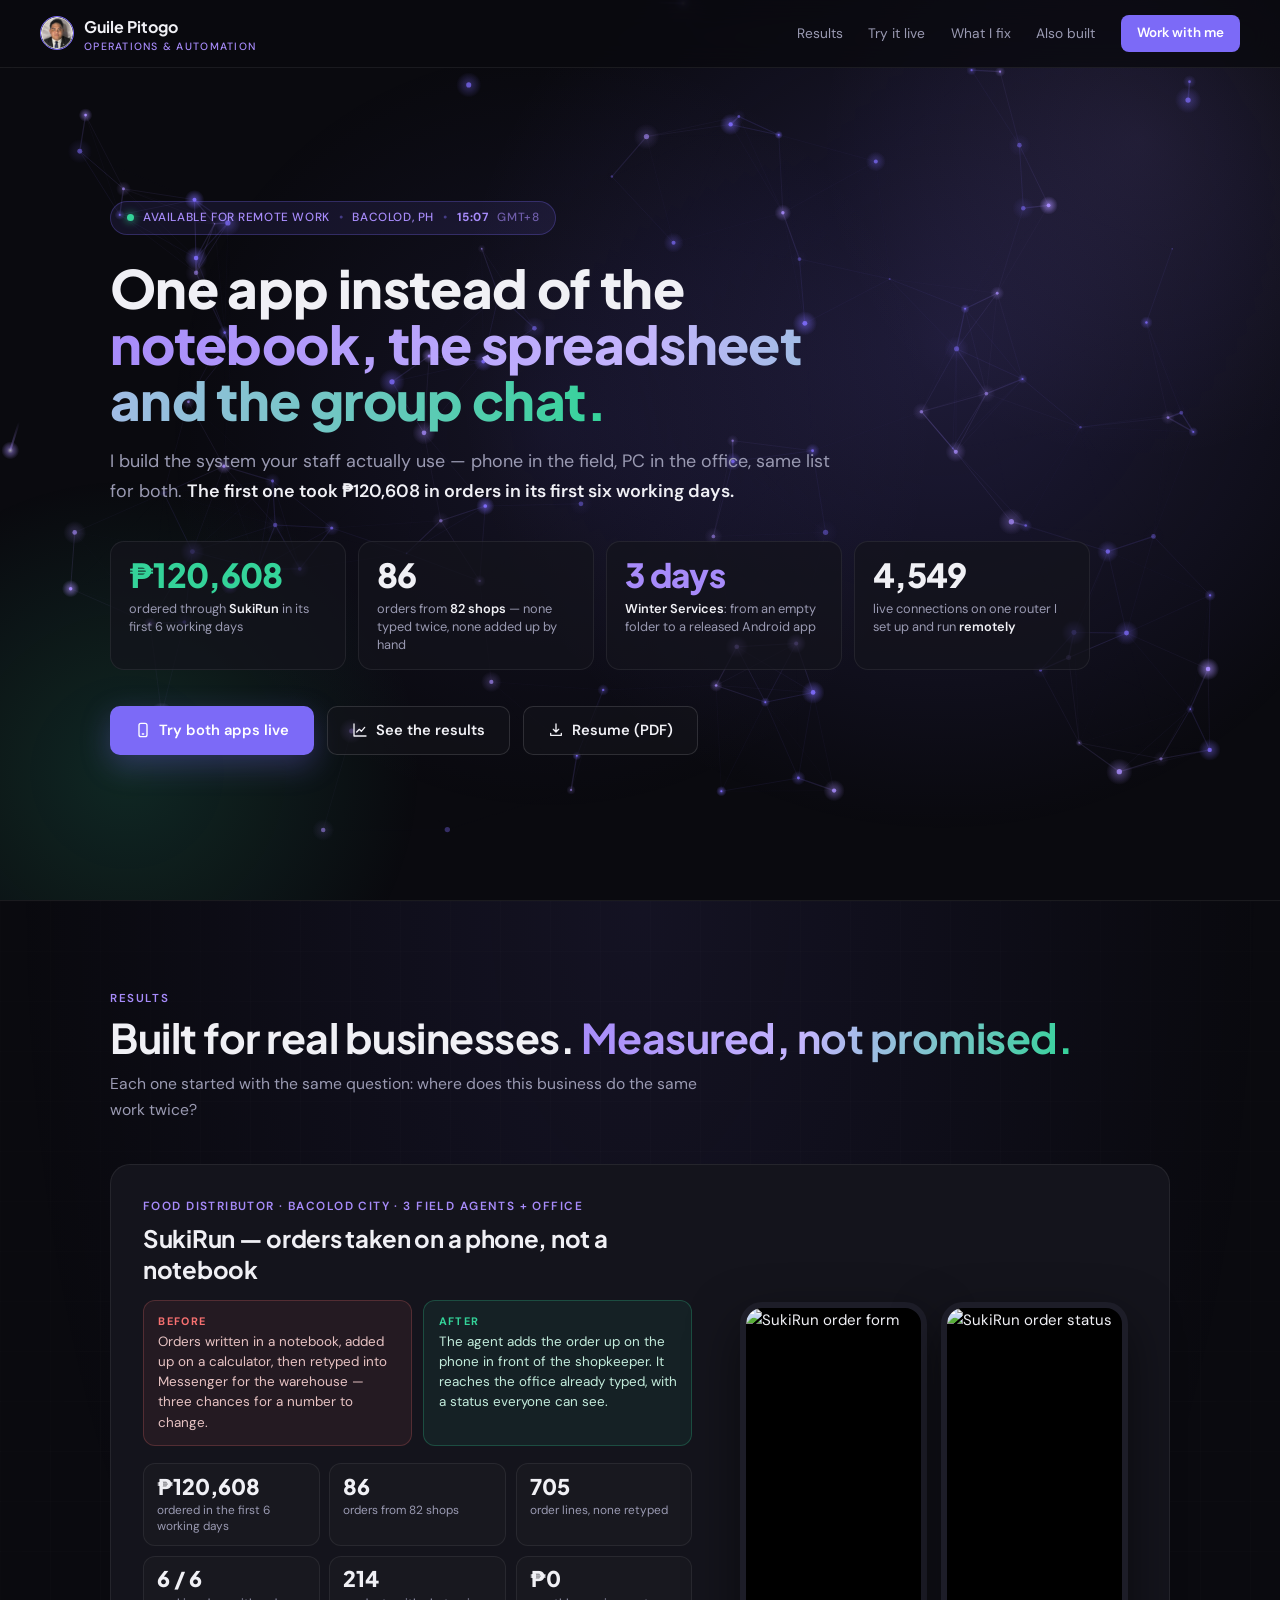
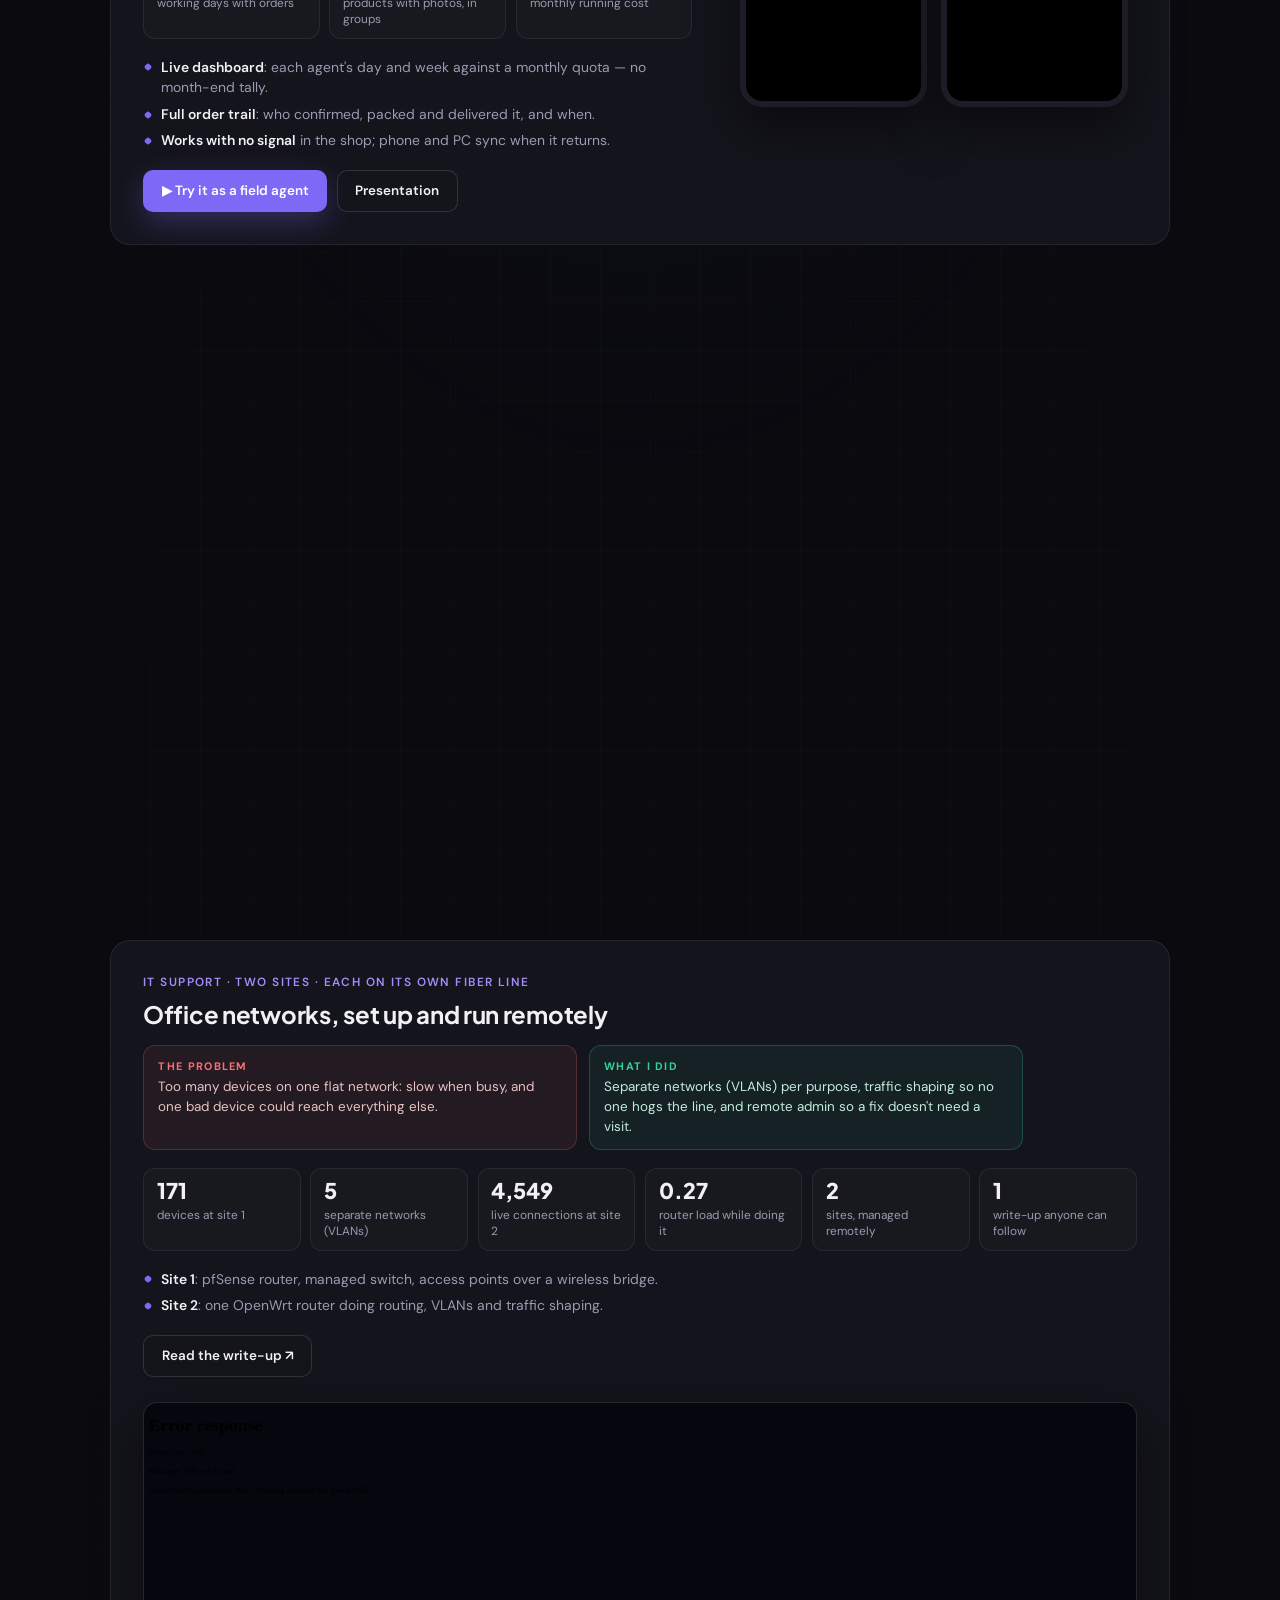
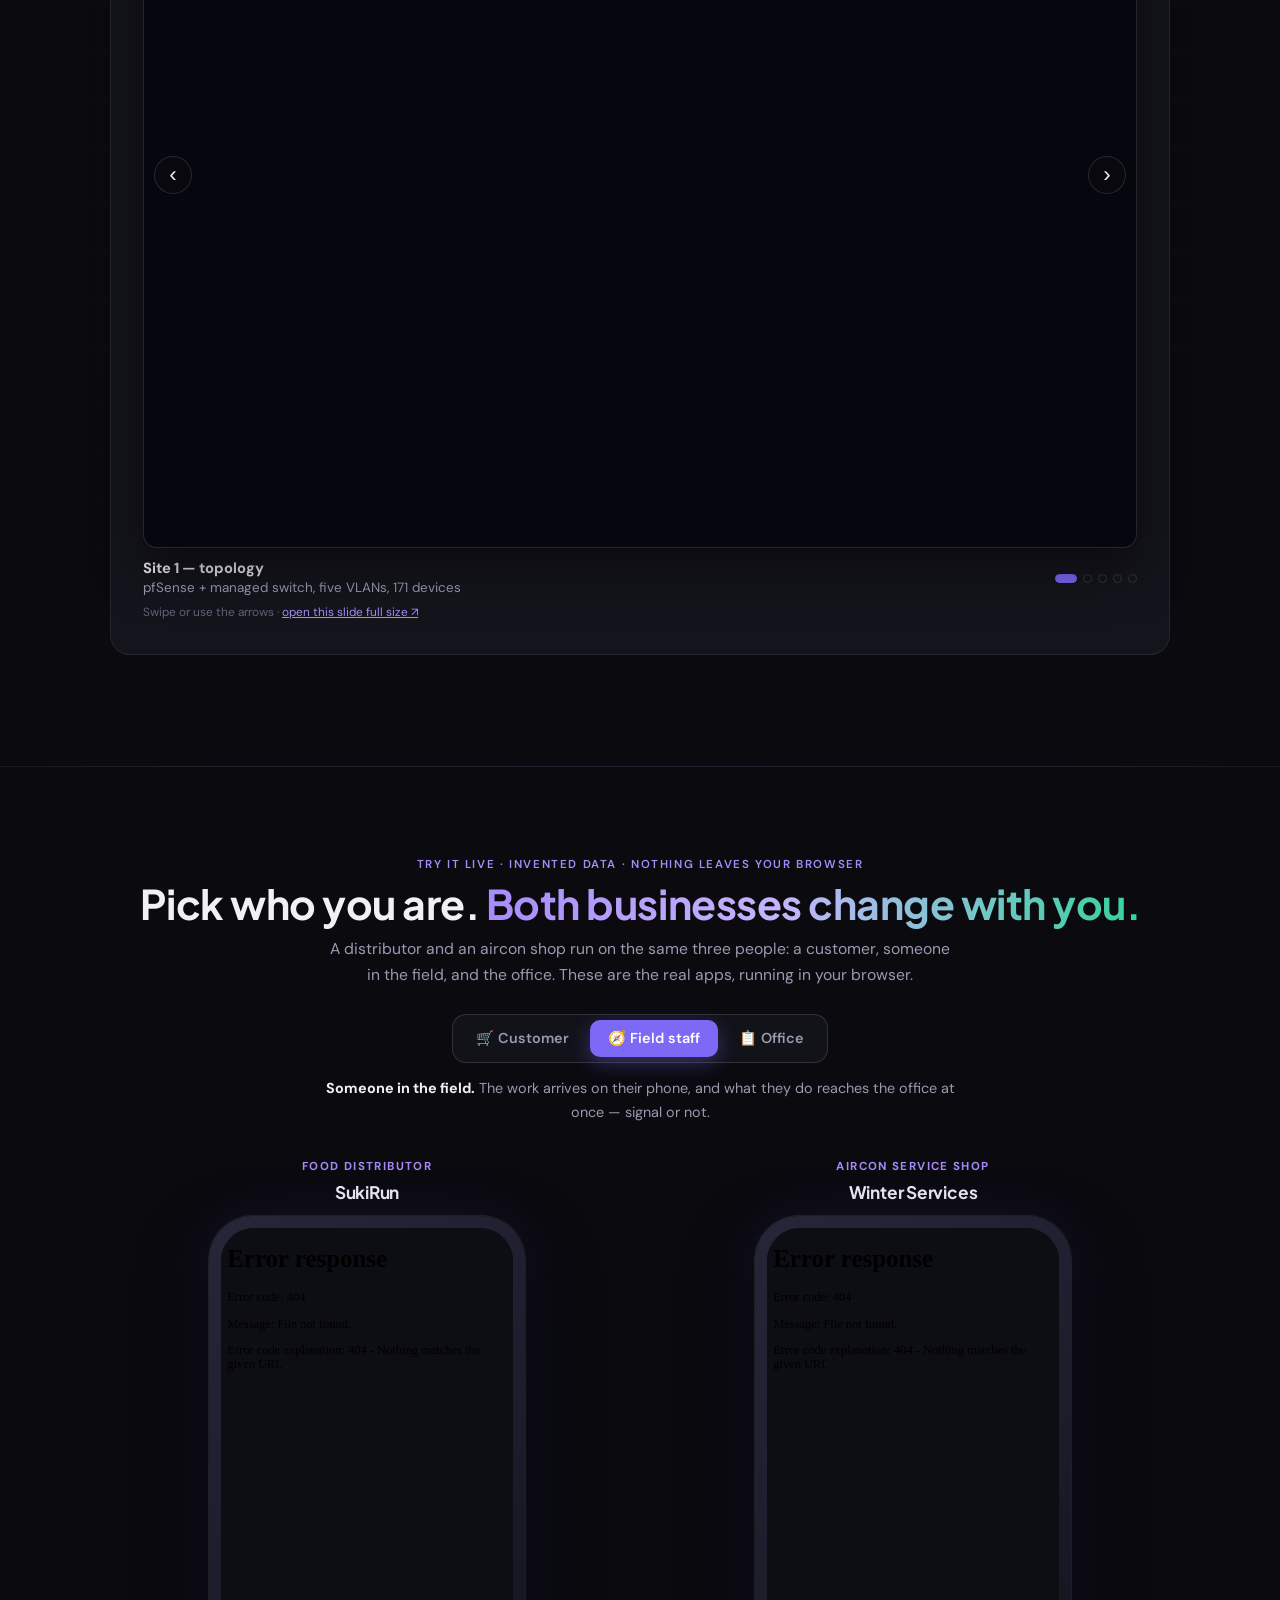
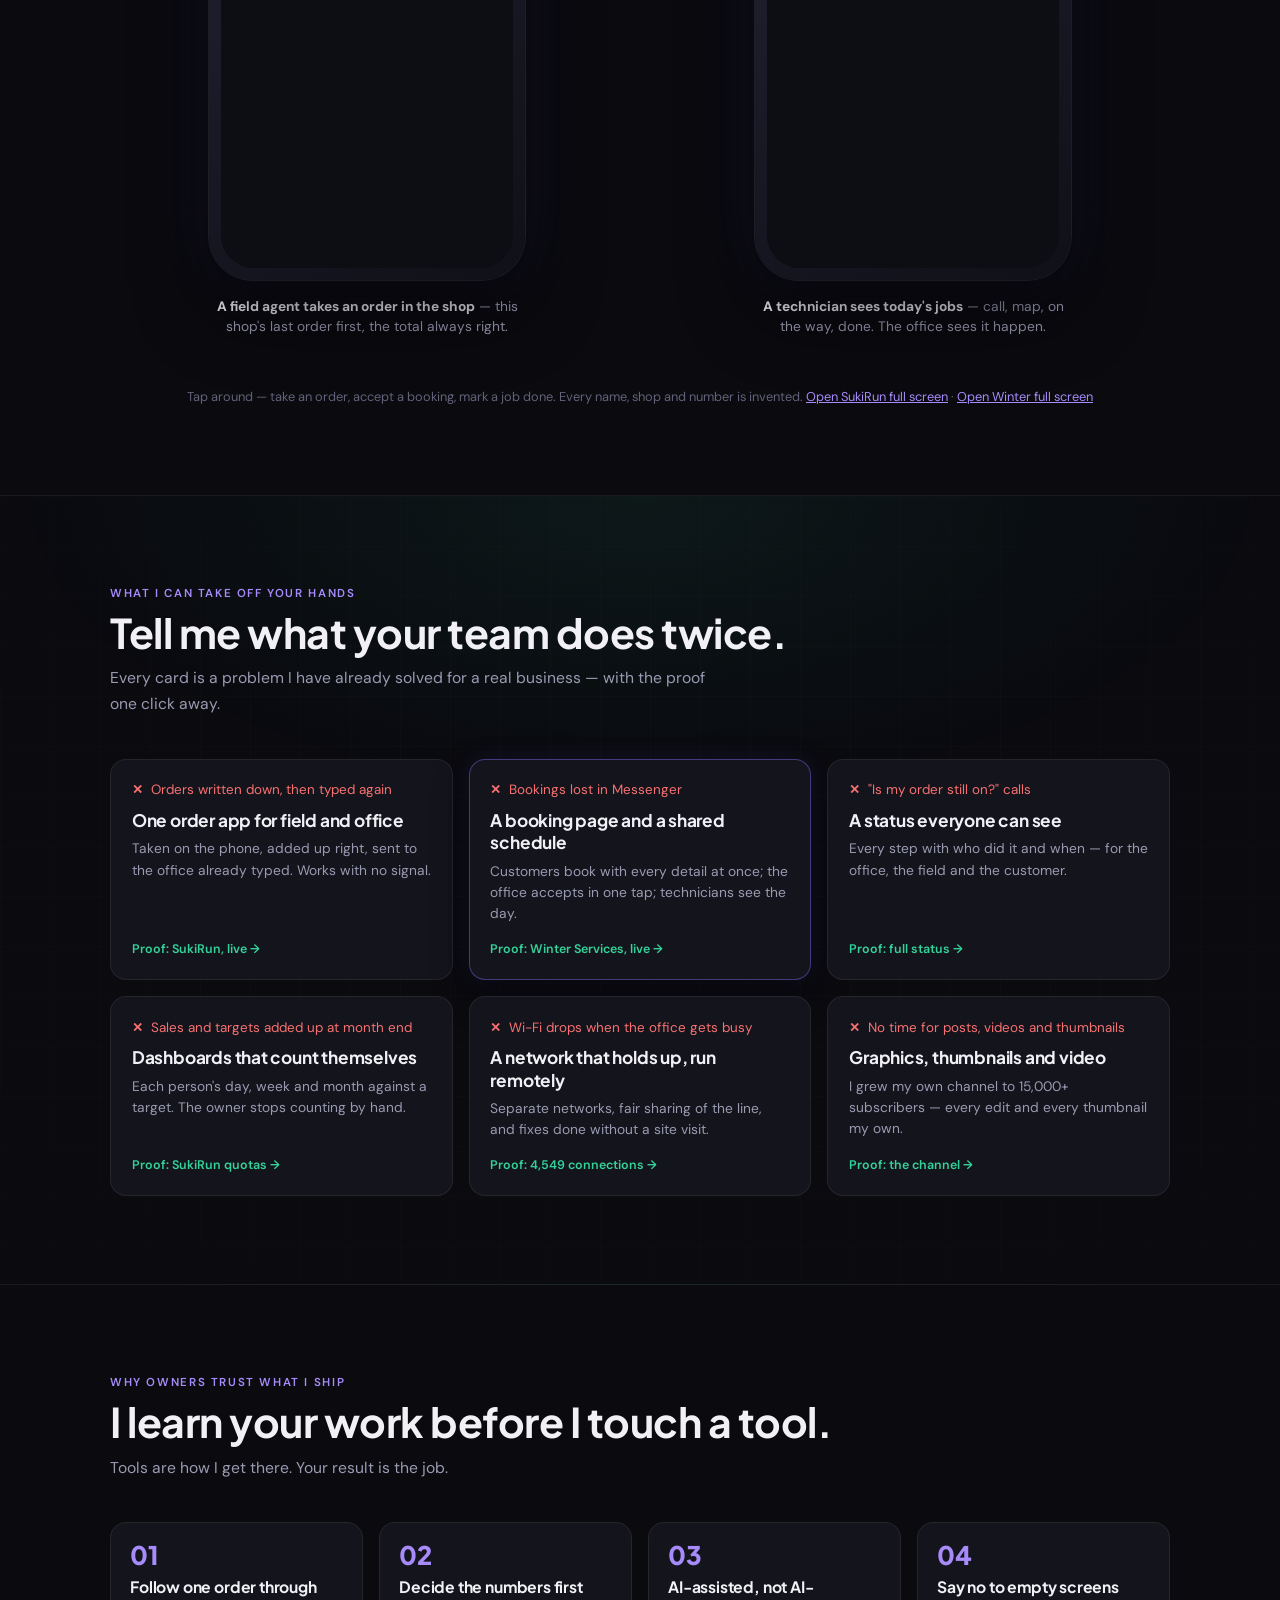
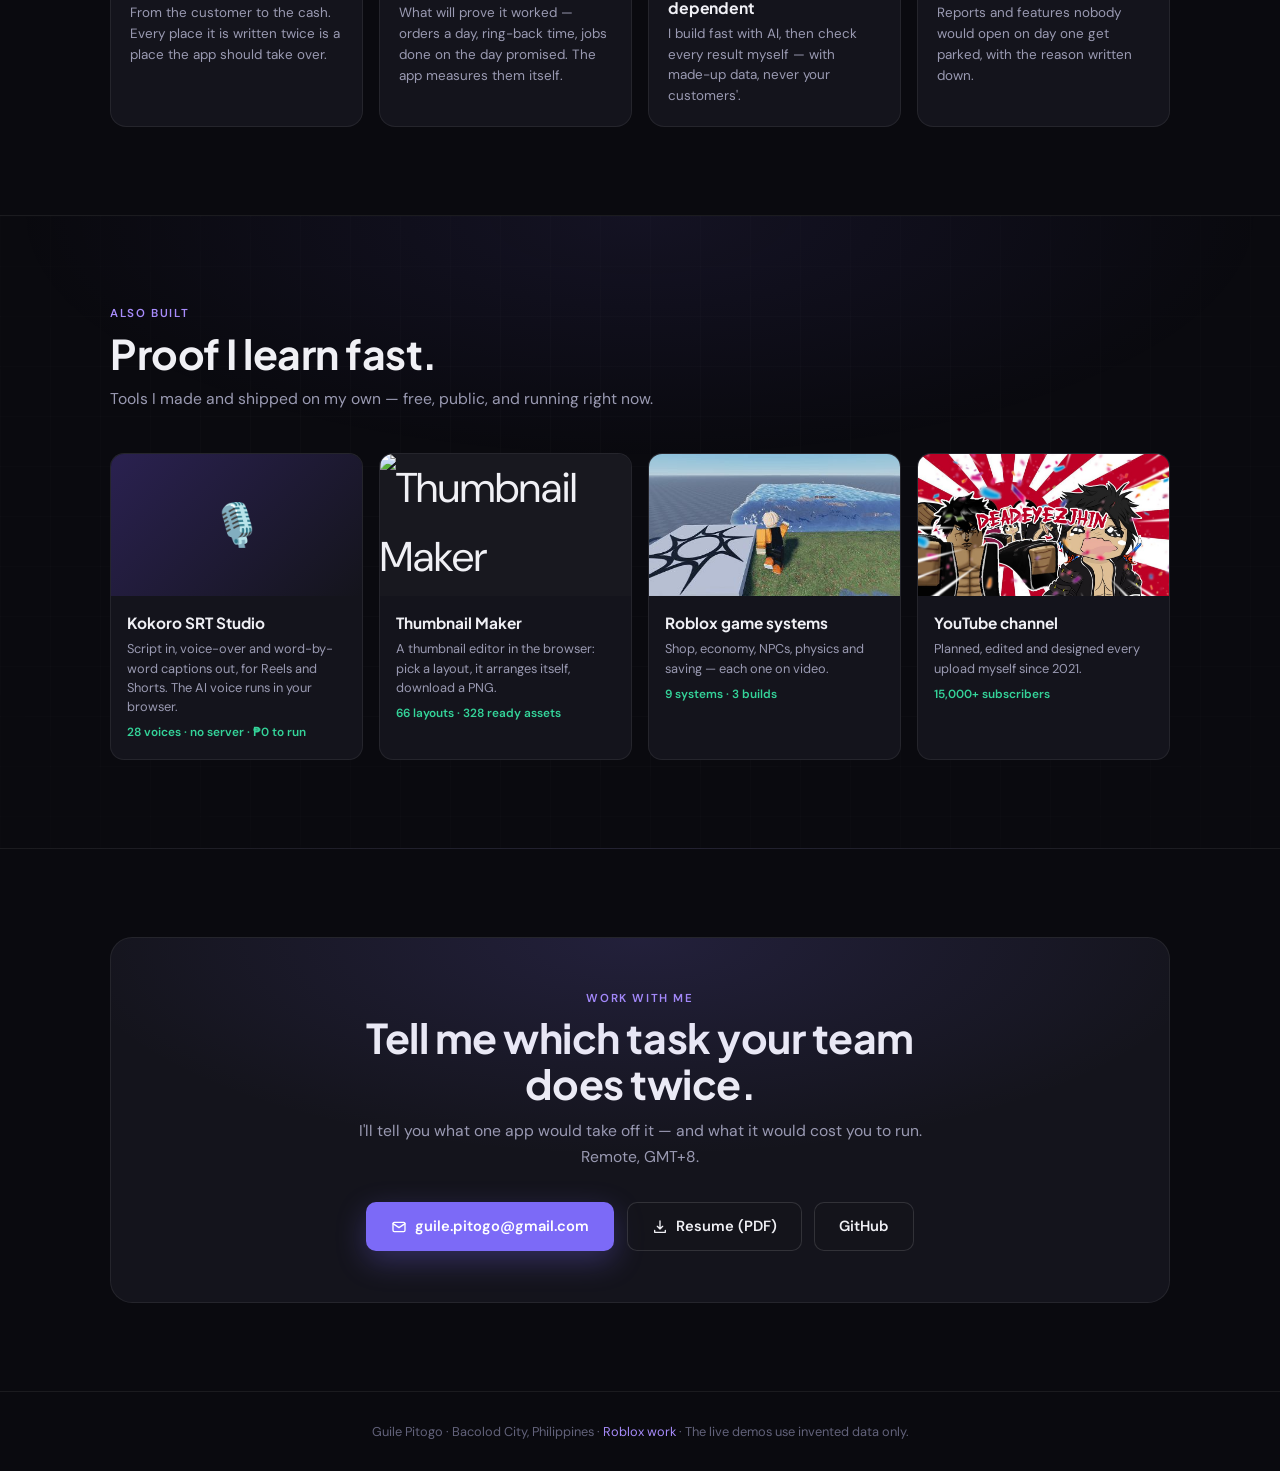
==== commit 1e48abd8: "Homepage: SukiRun switches role inside the running app - half a second, no reload Co-Authored-By: Cl" ====
--- a/index.html
+++ b/index.html
@@ -945,6 +945,24 @@
   function load(which){
     const dev = document.getElementById('dev-' + which), scr = dev.querySelector('.screen');
     const want = role, r = ROLES[want][which];
+    // SukiRun already running: switch inside it (the demo exposes __demoRole). A blink of
+    // blur instead of opening the whole app again, which took seconds.
+    const cur = live[which];
+    if (which === 'suki' && cur && !pending.suki){
+      let hook = null; try { hook = cur.contentWindow.__demoRole; } catch (e) {}
+      if (typeof hook === 'function'){
+        try { localStorage.setItem('or_role', JSON.stringify(r.role)); } catch (e) {}
+        cur.classList.add('waiting');
+        clearTimeout(cur._t1); clearTimeout(cur._t2);
+        cur._t1 = setTimeout(() => {
+          try { hook(r.role); } catch (e) { cur.classList.remove('waiting'); pending.suki = null; live.suki = cur; return; }
+          hideStrip(cur);
+          cur._t2 = setTimeout(() => cur.classList.remove('waiting'), 140);   // the blur tweens out on the new screen
+        }, 260);
+        dev.classList.add('flash'); setTimeout(() => dev.classList.remove('flash'), 700);
+        return;
+      }
+    }
     const src = which === 'suki' ? SUKI + '?r=' + r.role : WINTER + '?p=' + r.as;
     if (pending[which]) pending[which].remove();
     const old = live[which], poster = scr.querySelector('.poster');
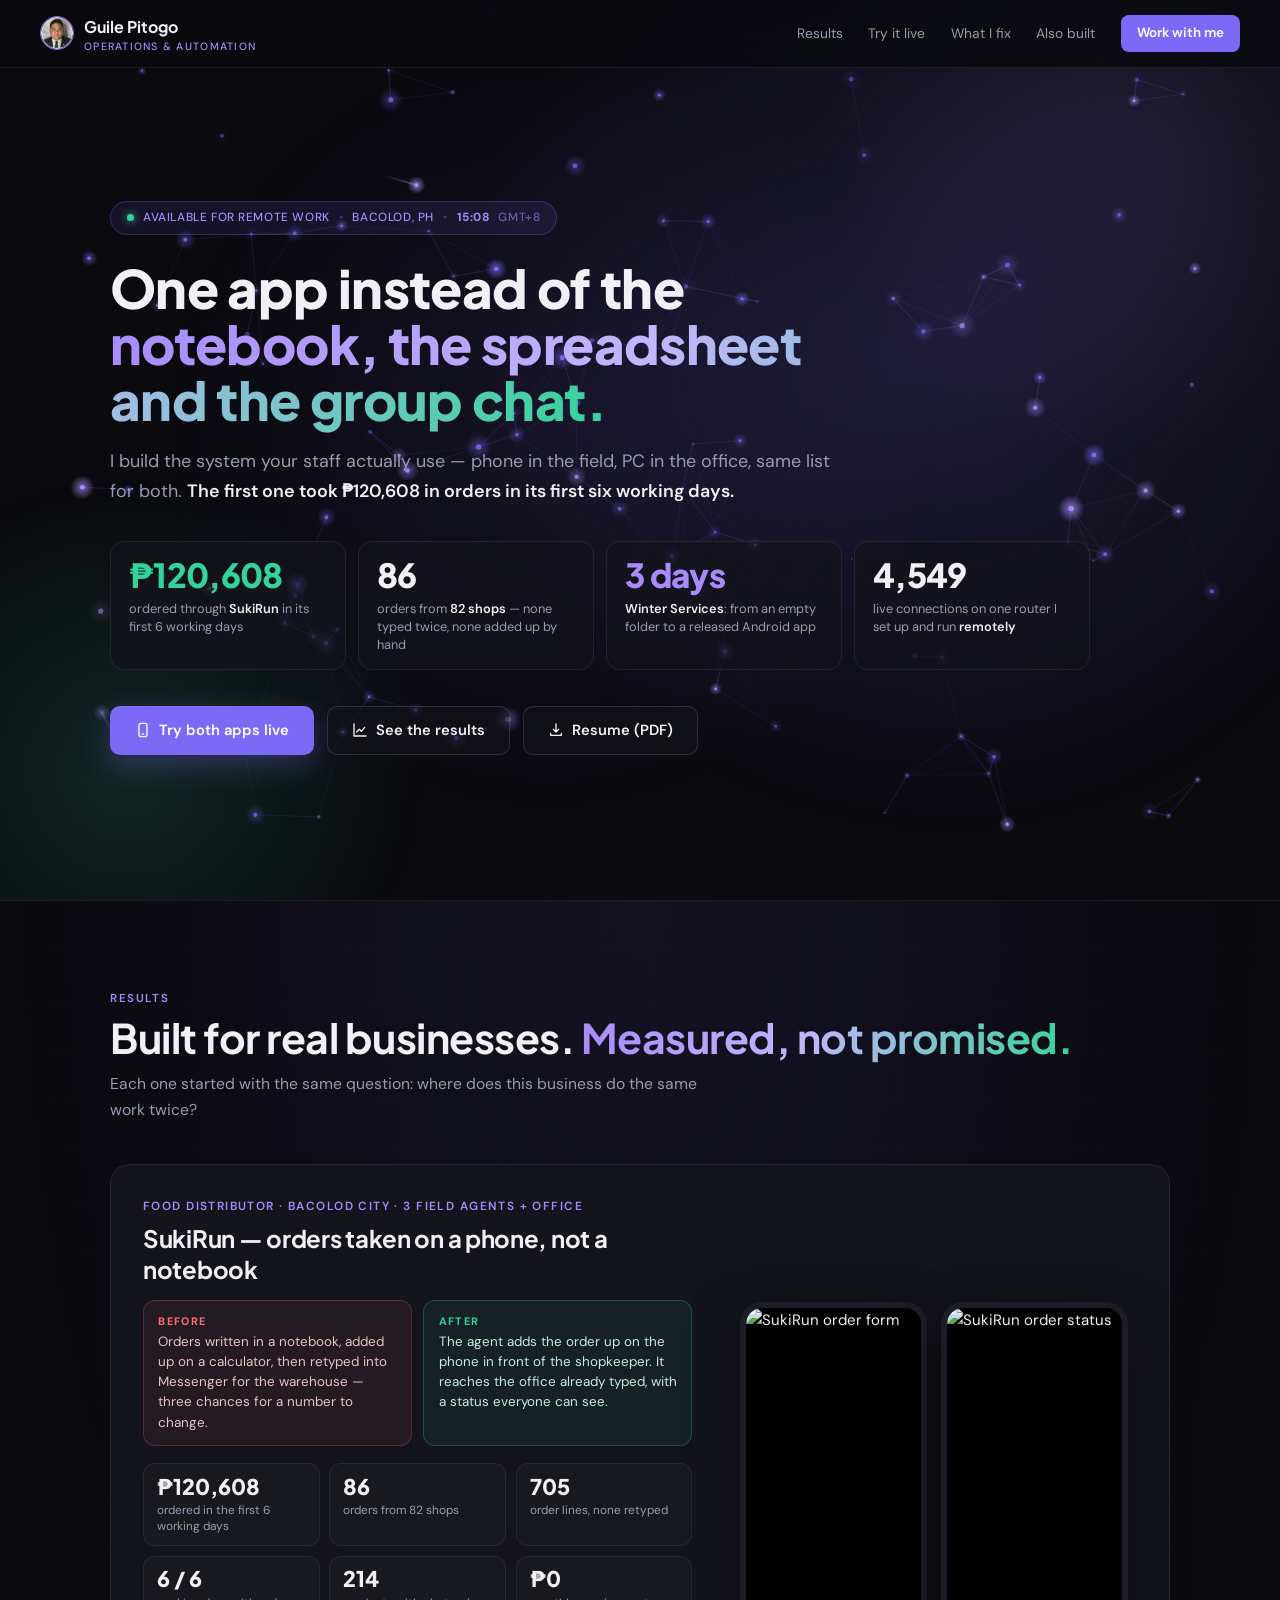
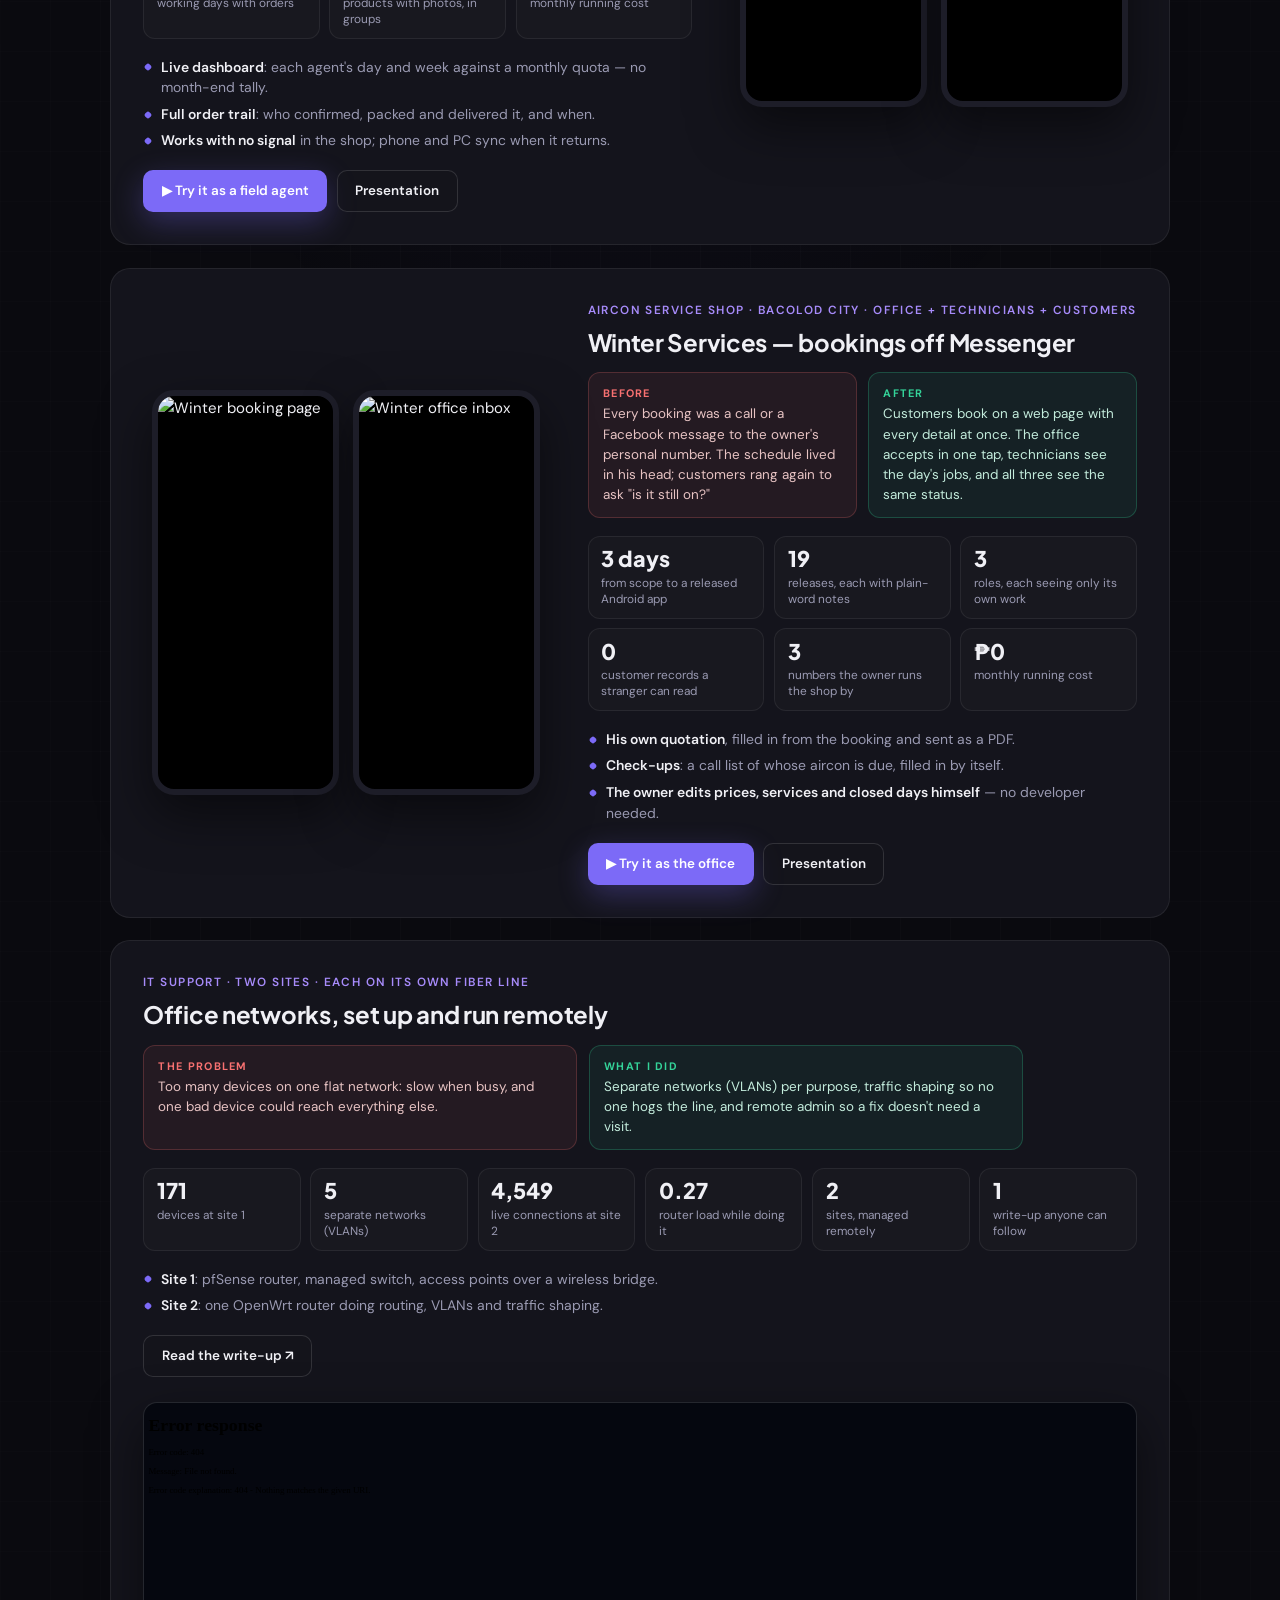
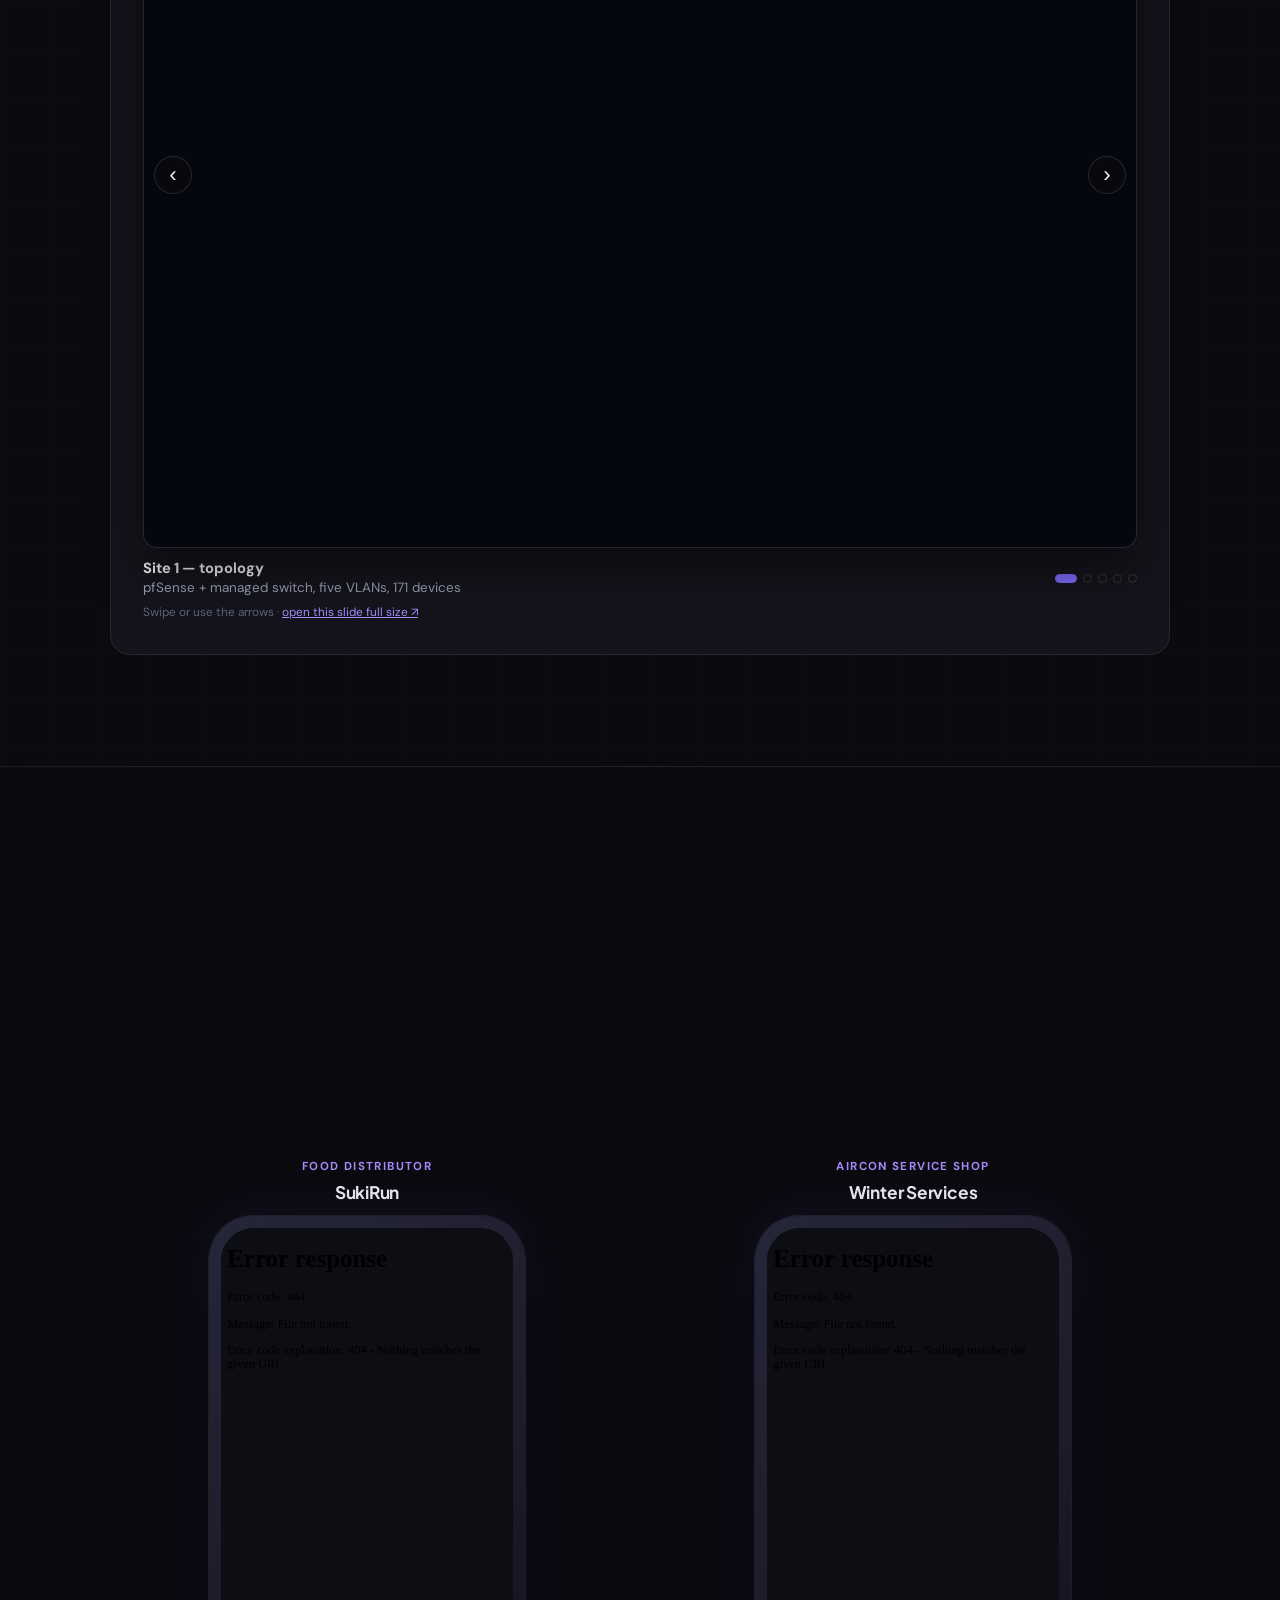
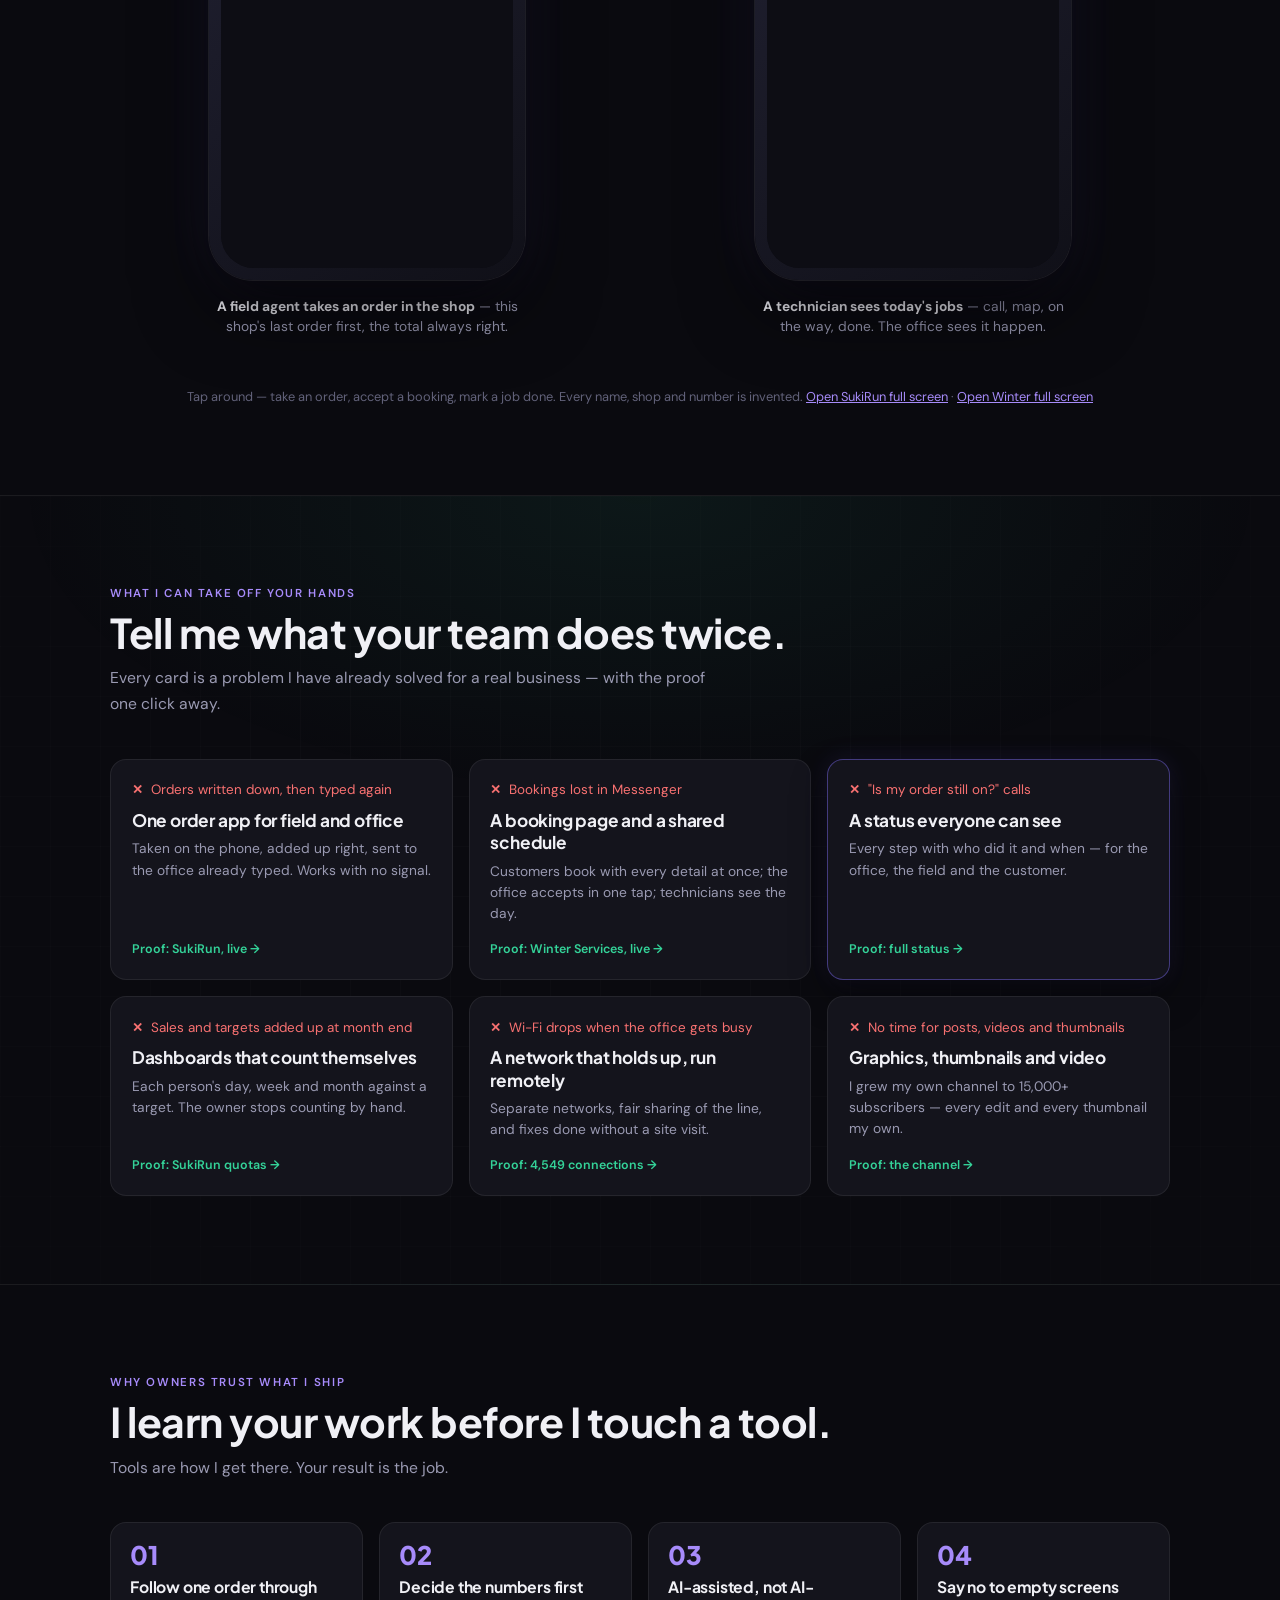
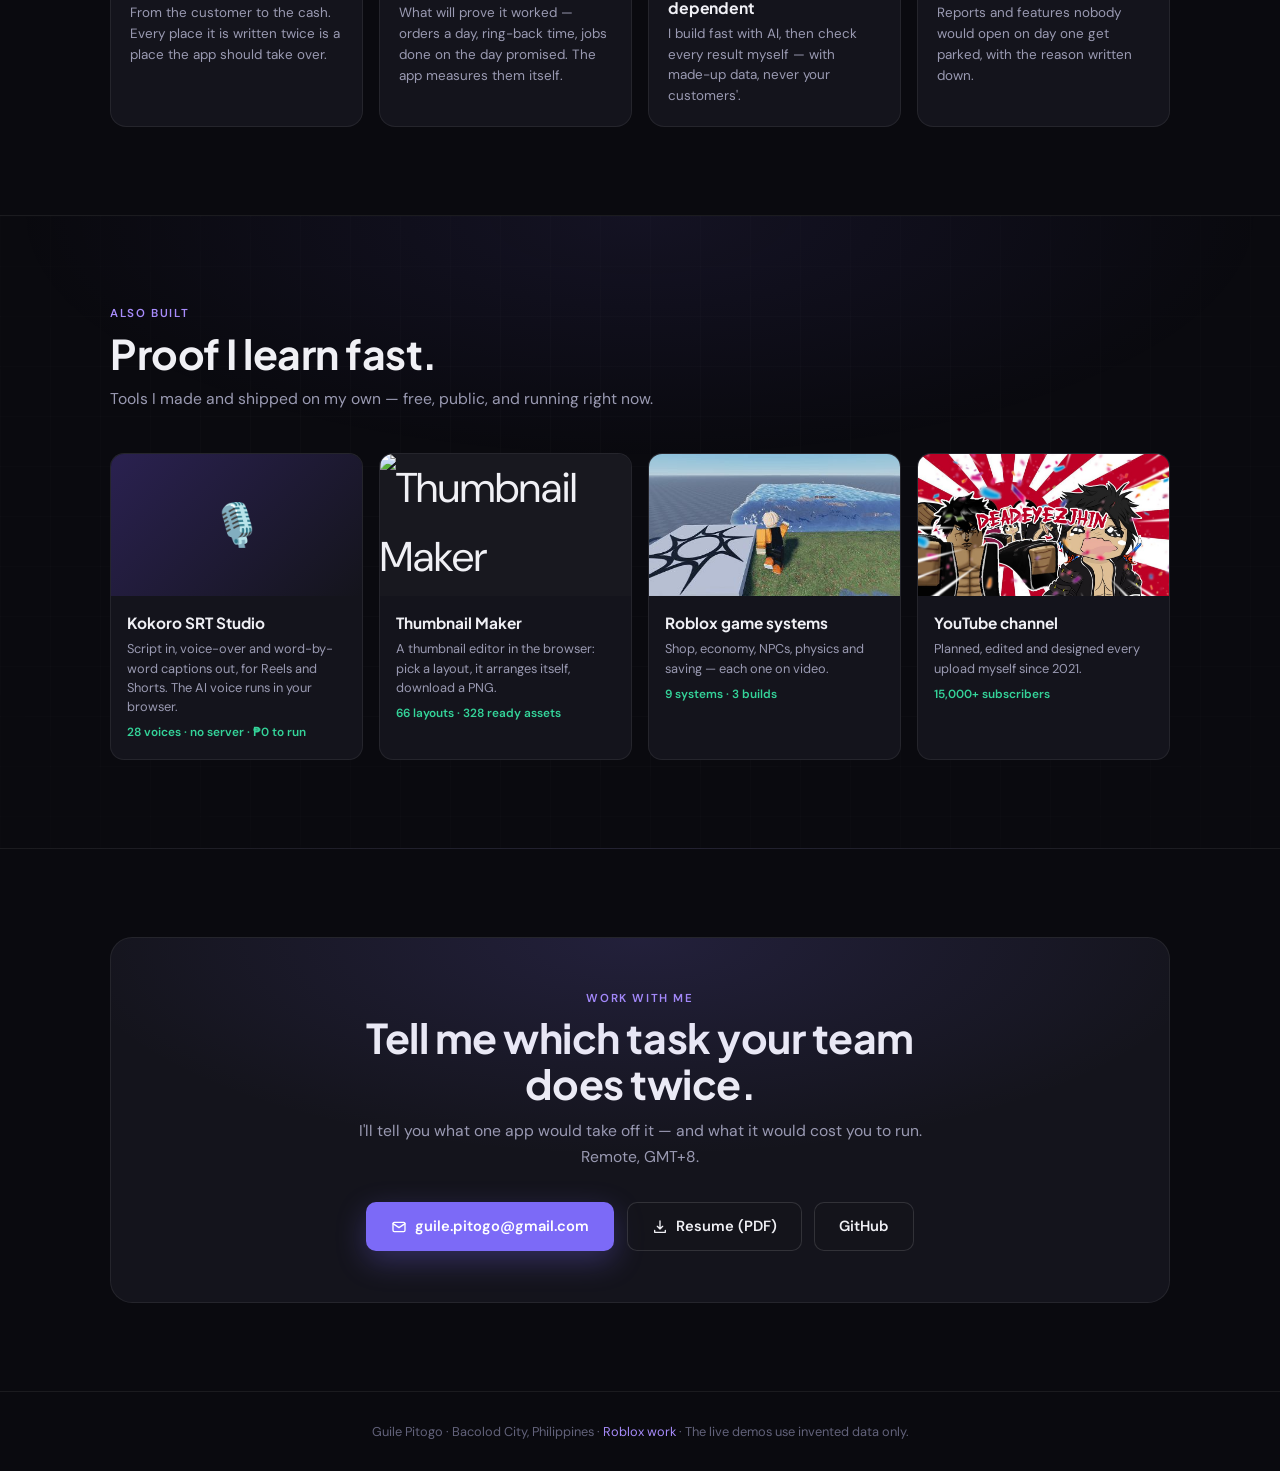
==== commit acc00011: "Homepage: Winter switches role in place too - half a second, no reload Co-Authored-By: Claude Opus 5" ====
--- a/index.html
+++ b/index.html
@@ -948,6 +948,22 @@
     // SukiRun already running: switch inside it (the demo exposes __demoRole). A blink of
     // blur instead of opening the whole app again, which took seconds.
     const cur = live[which];
+    // Winter already running: its demo switches person in place (wsDemoSwitch)
+    if (which === 'winter' && cur && !pending.winter){
+      let sw = null; try { sw = cur.contentWindow.wsDemoSwitch; } catch (e) {}
+      if (typeof sw === 'function'){
+        cur.classList.add('waiting');
+        clearTimeout(cur._t1); clearTimeout(cur._t2);
+        cur._t1 = setTimeout(() => {
+          let ok = false; try { ok = sw(r.as); } catch (e) {}
+          if (!ok){ cur.classList.remove('waiting'); live.winter = cur; return; }
+          hideStrip(cur);
+          cur._t2 = setTimeout(() => cur.classList.remove('waiting'), 260);   // its first sync lands, then the blur goes
+        }, 220);
+        dev.classList.add('flash'); setTimeout(() => dev.classList.remove('flash'), 700);
+        return;
+      }
+    }
     if (which === 'suki' && cur && !pending.suki){
       let hook = null; try { hook = cur.contentWindow.__demoRole; } catch (e) {}
       if (typeof hook === 'function'){
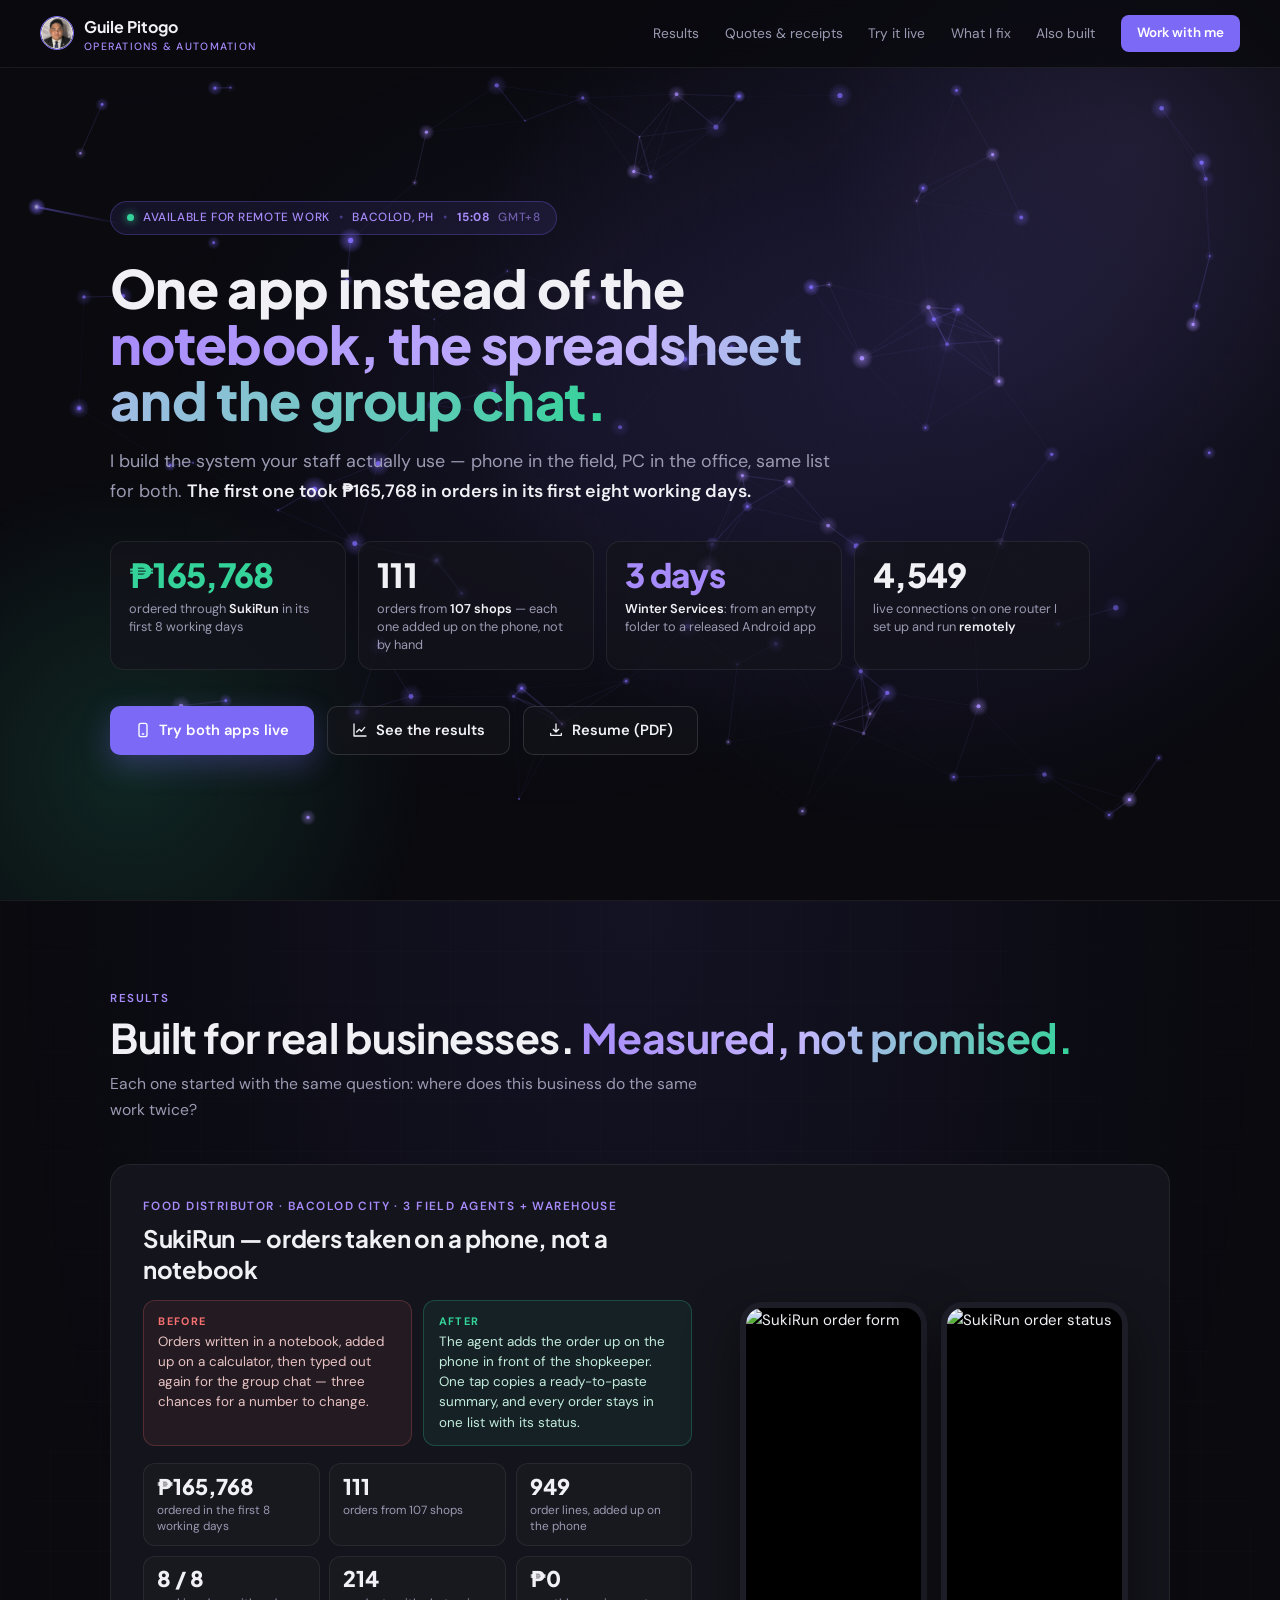
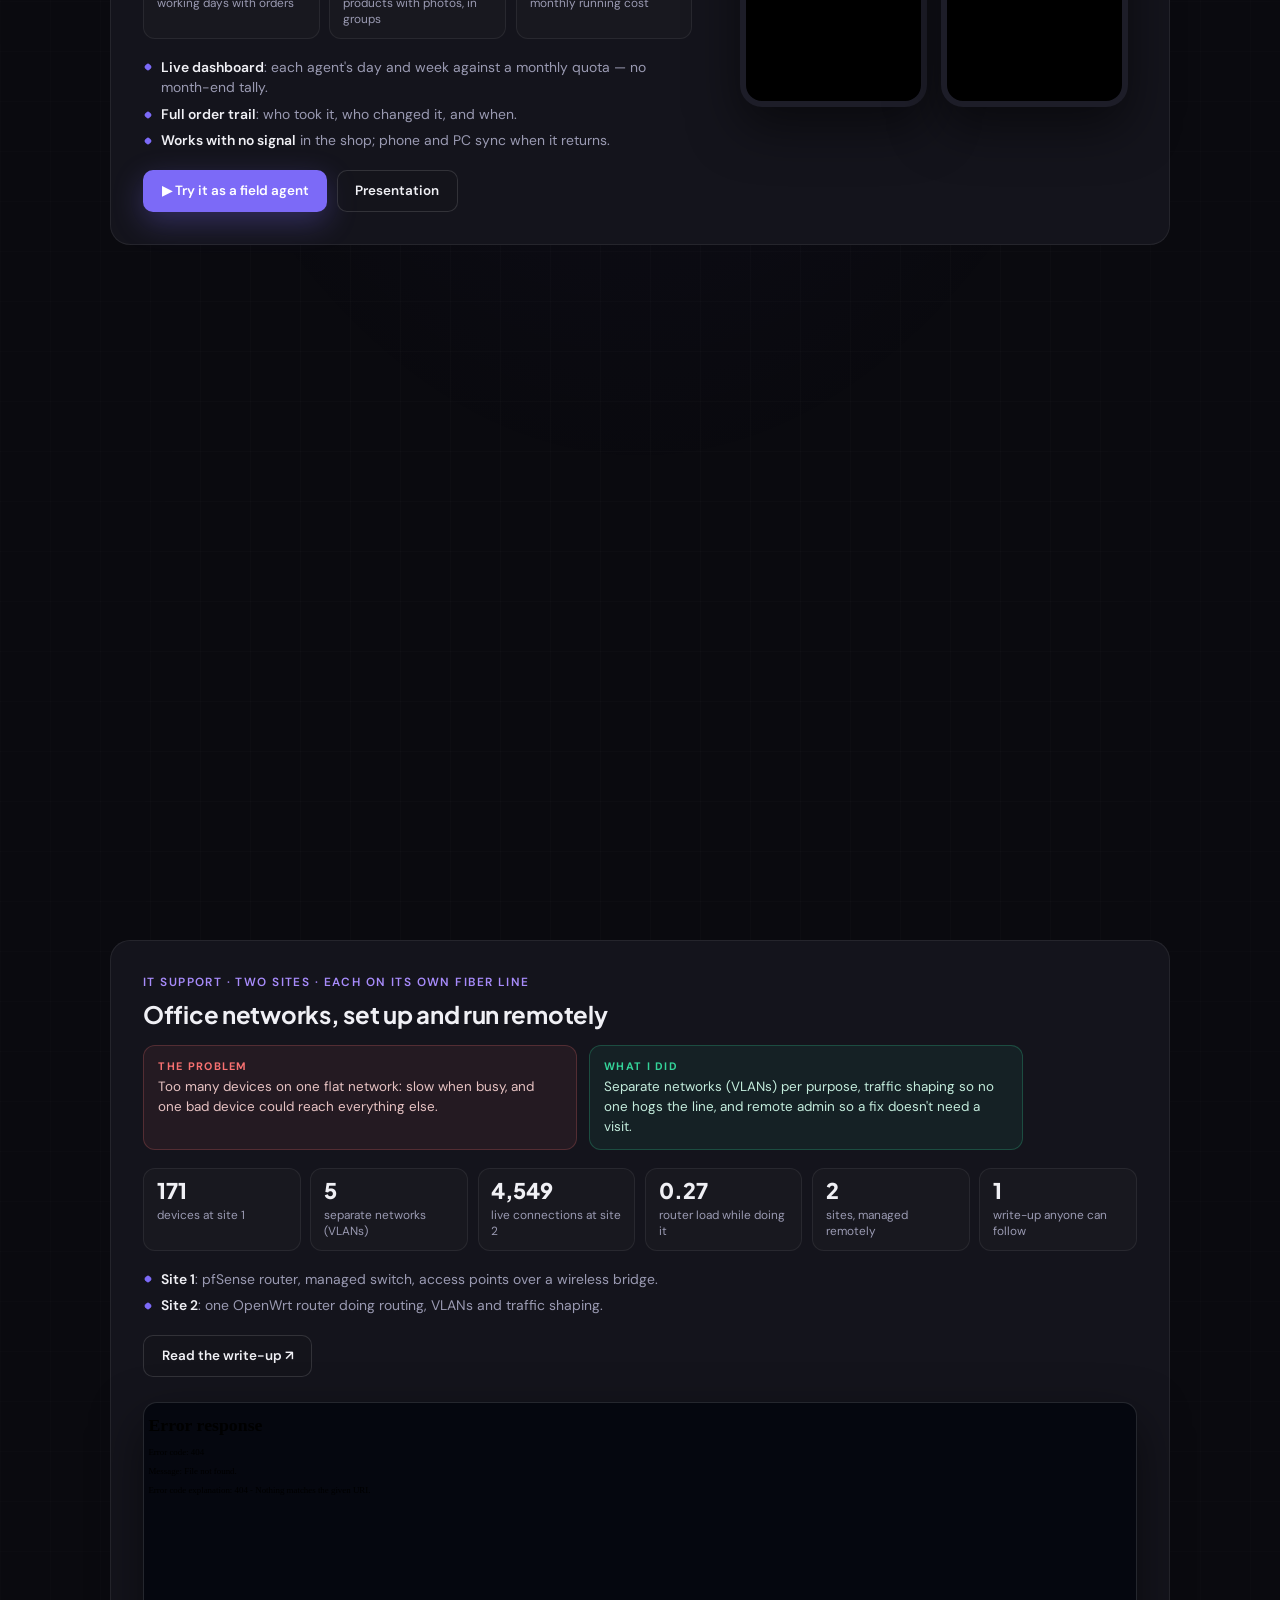
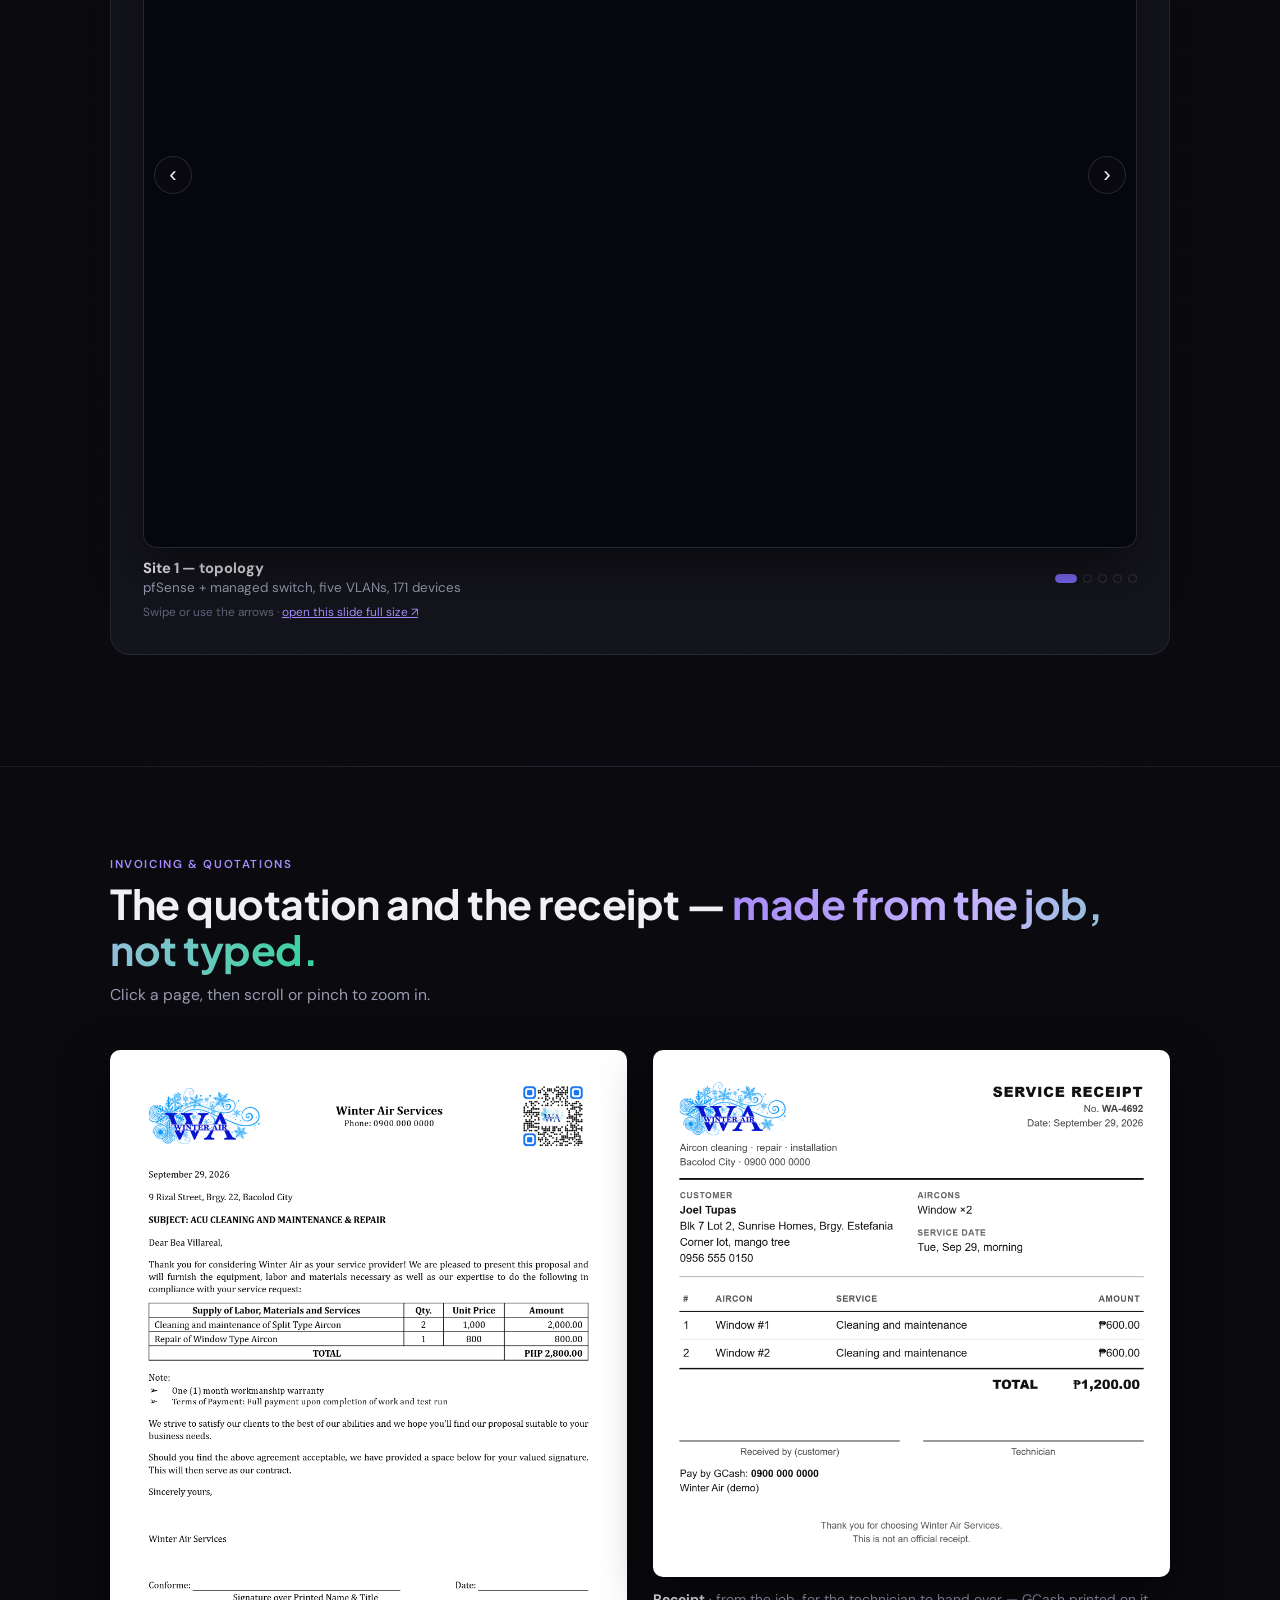
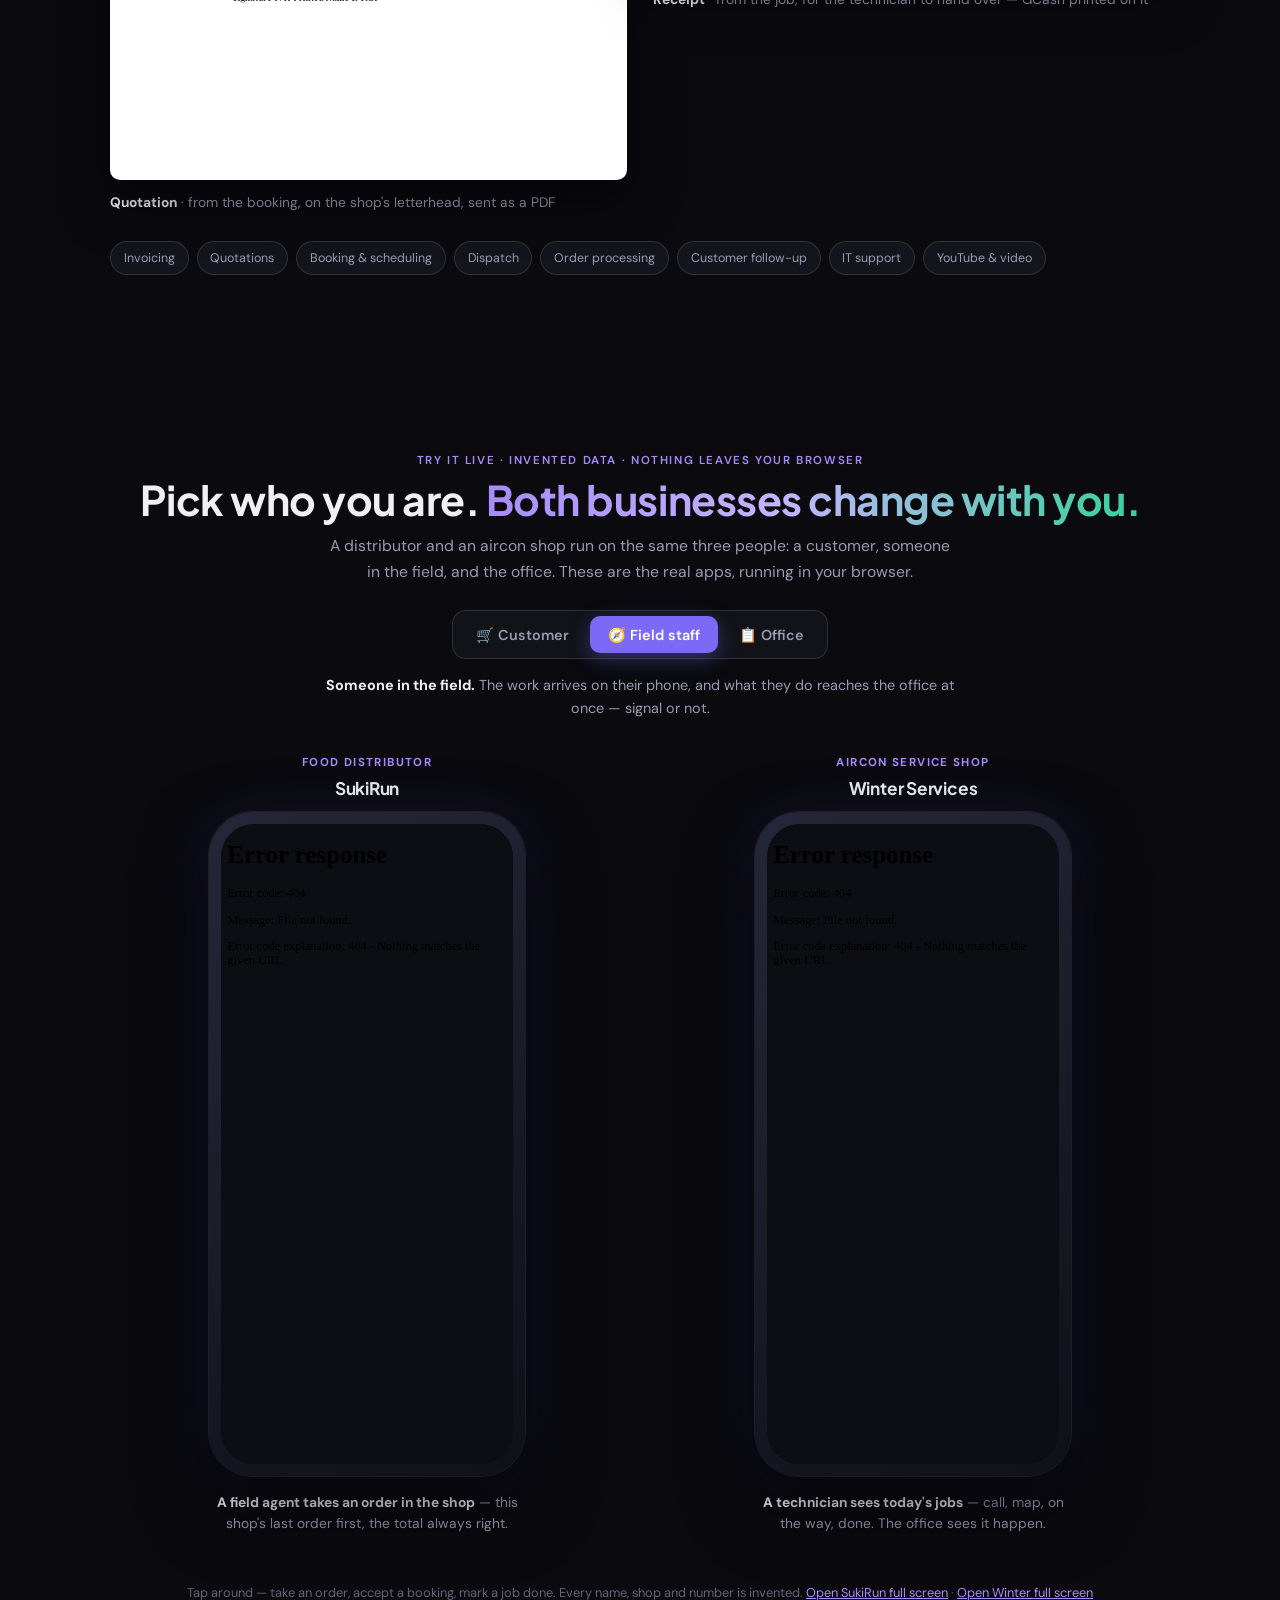
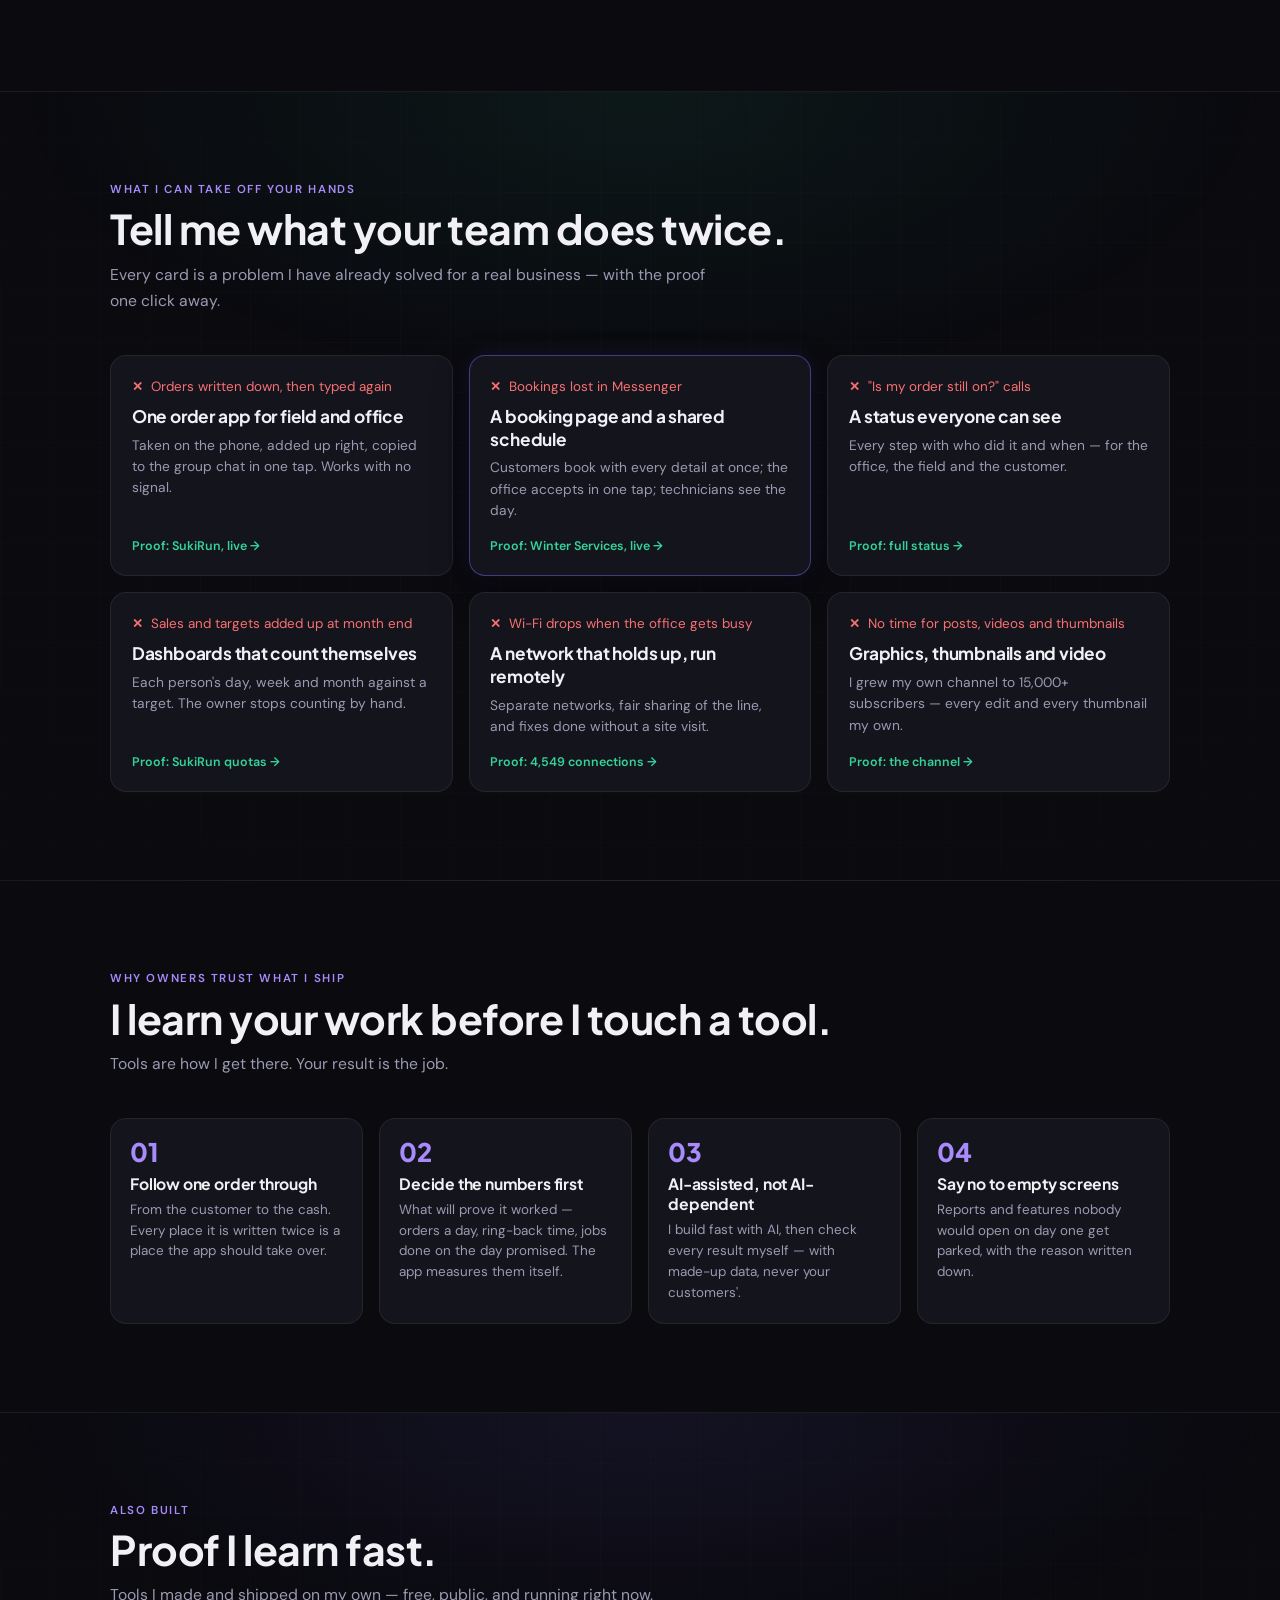
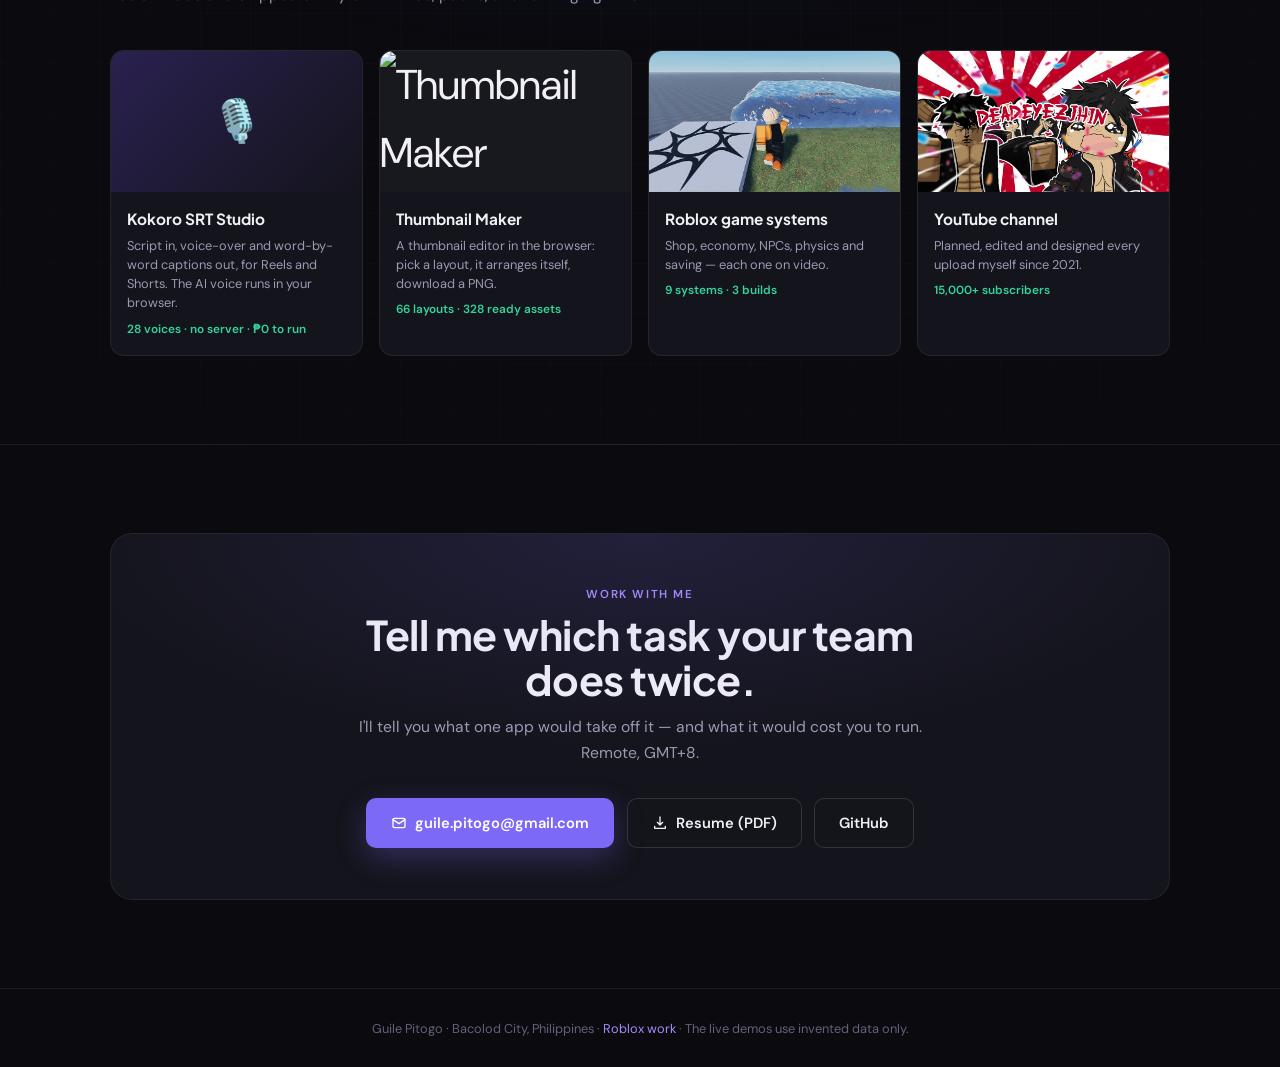
==== commit 9b704d76: "Homepage: quotation and receipt as zoomable documents; current SukiRun numbers; new resume - Invoici" ====
--- a/index.html
+++ b/index.html
@@ -4,7 +4,7 @@
 <meta charset="UTF-8">
 <meta name="viewport" content="width=device-width, initial-scale=1.0">
 <title>Guile Pitogo — Operations & Automation</title>
-<meta name="description" content="I replace a business's notebooks, spreadsheets and group chats with one app its staff actually use. SukiRun: ₱120,608 ordered in its first 6 working days. Winter Services: from scope to a released Android app in 3 days. Try both live.">
+<meta name="description" content="I replace a business's notebooks, spreadsheets and group chats with one app its staff actually use. SukiRun: ₱165,768 ordered in its first 8 working days. Winter Services: from scope to a released Android app in 3 days. Try both live.">
 <meta property="og:title" content="Guile Pitogo — one app instead of the group chat">
 <meta property="og:description" content="Results, live demos and the numbers behind them. Operations & automation for small businesses, remote from Bacolod City (GMT+8).">
 <link rel="icon" href="assets/me.png">
@@ -139,6 +139,15 @@
   .shot:hover::after{opacity:1;transform:translate(-50%,-50%)}
   .shot.phone{width:min(46%,210px);aspect-ratio:375/812;border-radius:22px;border:6px solid #1d1d28}
   .shot.wide{width:100%;aspect-ratio:16/10}
+  /* paperwork: whole documents, white, never cropped */
+  .docs{display:grid;grid-template-columns:repeat(2,minmax(0,1fr));gap:1.6rem;align-items:start}
+  .docs figure{margin:0}
+  .shot.doc{background:#fff;border-radius:10px}
+  .shot.doc img{height:auto;object-fit:contain}
+  .docs figcaption{font-size:.86rem;color:var(--muted);margin-top:.75rem;line-height:1.5}
+  .docs figcaption b{color:var(--text)}
+  .chips{display:flex;flex-wrap:wrap;gap:.5rem;margin-top:1.8rem}
+  .chips span{font-size:.78rem;padding:.35rem .8rem;border:1px solid var(--border2);border-radius:999px;color:var(--muted);background:var(--card)}
 
   /* ── the network box: the live presentation, swipeable ── */
   .case.net{grid-template-columns:1fr;gap:1.6rem}
@@ -240,8 +249,15 @@
   .lightbox.active{display:flex}
   .lb-back{position:absolute;inset:0;background:rgba(0,0,0,.86);backdrop-filter:blur(18px);animation:fade .25s ease}
   .lb-body{position:relative;z-index:1;display:flex;flex-direction:column;align-items:center;gap:1rem;animation:zoom .28s cubic-bezier(.34,1.56,.64,1)}
-  .lb-body img{max-width:92vw;max-height:82vh;border-radius:14px;border:1px solid rgba(255,255,255,.1);box-shadow:0 40px 80px rgba(0,0,0,.7)}
-  .lb-cap{font-size:.85rem;color:rgba(255,255,255,.65)}
+  .lb-stage{position:relative;overflow:hidden;border-radius:14px;border:1px solid rgba(255,255,255,.1);box-shadow:0 40px 80px rgba(0,0,0,.7);touch-action:none;line-height:0}
+  .lb-stage img{display:block;max-width:92vw;max-height:78vh;transform-origin:0 0;transition:transform .15s ease-out;cursor:zoom-in;user-select:none;-webkit-user-drag:none}
+  .lb-stage.zoomed img{cursor:grab}
+  .lb-stage.dragging img{cursor:grabbing;transition:none}
+  .lb-tools{display:flex;align-items:center;gap:.4rem}
+  .lb-tools button{min-width:38px;height:34px;padding:0 .7rem;border-radius:9px;background:var(--bg3);border:1px solid var(--border2);color:var(--text);font:inherit;font-size:.85rem;cursor:pointer}
+  .lb-tools button:hover{border-color:rgba(124,106,247,.6)}
+  .lb-tools .pct{min-width:3.4rem;text-align:center;font-size:.8rem;color:var(--muted);font-variant-numeric:tabular-nums}
+  .lb-cap{font-size:.85rem;color:rgba(255,255,255,.65);text-align:center;padding:0 1rem}
   .lb-x{position:absolute;top:-14px;right:-14px;width:36px;height:36px;border-radius:50%;background:var(--bg3);border:1px solid var(--border2);color:var(--muted);cursor:pointer;display:flex;align-items:center;justify-content:center}
   .lightbox.closing .lb-body{animation:blurOut .35s ease forwards}
   .lightbox.closing .lb-back{animation:fade .35s ease reverse forwards}
@@ -263,7 +279,7 @@
     .nav-cta{margin-left:auto}
     .wrap{padding:0 1.2rem}
     section{padding:4rem 0}
-    .help,.steps{grid-template-columns:1fr}
+    .help,.steps,.docs{grid-template-columns:1fr}
     .phones{grid-template-columns:1fr;gap:3rem}
     .ba{grid-template-columns:1fr}
     .nums{grid-template-columns:repeat(2,minmax(0,1fr))}
@@ -293,6 +309,7 @@
   <a href="#" class="logo"><img src="assets/me.png" alt="Guile Pitogo"><span>Guile Pitogo<small>Operations &amp; automation</small></span></a>
   <ul class="nav-links">
     <li><a href="#results">Results</a></li>
+    <li><a href="#docs">Quotes &amp; receipts</a></li>
     <li><a href="#demo">Try it live</a></li>
     <li><a href="#help">What I fix</a></li>
     <li><a href="#also">Also built</a></li>
@@ -305,10 +322,10 @@
   <header class="hero" id="top">
     <div class="status"><span class="dot"></span>Available for remote work<span class="sep">•</span>Bacolod, PH<span class="sep">•</span><span id="clock">--:--</span><span style="opacity:.6">GMT+8</span></div>
     <h1>One app instead of the <span class="grad">notebook, the spreadsheet and the group chat.</span></h1>
-    <p class="lead">I build the system your staff actually use — phone in the field, PC in the office, same list for both. <b>The first one took ₱120,608 in orders in its first six working days.</b></p>
+    <p class="lead">I build the system your staff actually use — phone in the field, PC in the office, same list for both. <b>The first one took ₱165,768 in orders in its first eight working days.</b></p>
     <div class="kpis">
-      <div class="kpi"><div class="n g" data-count="120608" data-prefix="₱">₱120,608</div><div class="l">ordered through <b>SukiRun</b> in its first 6 working days</div></div>
-      <div class="kpi"><div class="n" data-count="86">86</div><div class="l">orders from <b>82 shops</b> — none typed twice, none added up by hand</div></div>
+      <div class="kpi"><div class="n g" data-count="165768" data-prefix="₱">₱165,768</div><div class="l">ordered through <b>SukiRun</b> in its first 8 working days</div></div>
+      <div class="kpi"><div class="n" data-count="111">111</div><div class="l">orders from <b>107 shops</b> — each one added up on the phone, not by hand</div></div>
       <div class="kpi"><div class="n p" data-count="3" data-suffix=" days">3 days</div><div class="l"><b>Winter Services</b>: from an empty folder to a released Android app</div></div>
       <div class="kpi"><div class="n" data-count="4549">4,549</div><div class="l">live connections on one router I set up and run <b>remotely</b></div></div>
     </div>
@@ -331,23 +348,23 @@
     <!-- SukiRun -->
     <article class="case reveal">
       <div>
-        <div class="who">Food distributor · Bacolod City · 3 field agents + office</div>
+        <div class="who">Food distributor · Bacolod City · 3 field agents + warehouse</div>
         <h3>SukiRun — orders taken on a phone, not a notebook</h3>
         <div class="ba">
-          <div class="b"><i>Before</i>Orders written in a notebook, added up on a calculator, then retyped into Messenger for the warehouse — three chances for a number to change.</div>
-          <div class="a"><i>After</i>The agent adds the order up on the phone in front of the shopkeeper. It reaches the office already typed, with a status everyone can see.</div>
+          <div class="b"><i>Before</i>Orders written in a notebook, added up on a calculator, then typed out again for the group chat — three chances for a number to change.</div>
+          <div class="a"><i>After</i>The agent adds the order up on the phone in front of the shopkeeper. One tap copies a ready-to-paste summary, and every order stays in one list with its status.</div>
         </div>
         <div class="nums">
-          <div><b>₱120,608</b><span>ordered in the first 6 working days</span></div>
-          <div><b>86</b><span>orders from 82 shops</span></div>
-          <div><b>705</b><span>order lines, none retyped</span></div>
-          <div><b>6 / 6</b><span>working days with orders</span></div>
+          <div><b>₱165,768</b><span>ordered in the first 8 working days</span></div>
+          <div><b>111</b><span>orders from 107 shops</span></div>
+          <div><b>949</b><span>order lines, added up on the phone</span></div>
+          <div><b>8 / 8</b><span>working days with orders</span></div>
           <div><b>214</b><span>products with photos, in groups</span></div>
           <div><b>₱0</b><span>monthly running cost</span></div>
         </div>
         <ul>
           <li><b>Live dashboard</b>: each agent's day and week against a monthly quota — no month-end tally.</li>
-          <li><b>Full order trail</b>: who confirmed, packed and delivered it, and when.</li>
+          <li><b>Full order trail</b>: who took it, who changed it, and when.</li>
           <li><b>Works with no signal</b> in the shop; phone and PC sync when it returns.</li>
         </ul>
         <div class="links">
@@ -437,6 +454,28 @@
 </section>
 </div>
 
+<!-- ═════════ PAPERWORK: THE REAL DOCUMENTS, ZOOMABLE ═════════ -->
+<section id="docs">
+  <div class="wrap">
+    <div class="eyebrow reveal">Invoicing &amp; quotations</div>
+    <h2 class="reveal">The quotation and the receipt — <span class="grad">made from the job, not typed.</span></h2>
+    <p class="sub reveal">Click a page, then scroll or pinch to zoom in.</p>
+    <div class="docs">
+      <figure class="reveal">
+        <div class="shot doc" data-full="assets/docs/quotation.png" data-cap="Quotation · filled in from the booking, sent as a PDF · invented customer"><img loading="lazy" src="assets/docs/quotation.png" alt="Winter Air quotation: two split aircons cleaned and one window aircon repaired, total PHP 2,800"></div>
+        <figcaption><b>Quotation</b> · from the booking, on the shop's letterhead, sent as a PDF</figcaption>
+      </figure>
+      <figure class="reveal">
+        <div class="shot doc" data-full="assets/docs/receipt.png" data-cap="Service receipt · from the job, with GCash to pay on the spot · invented customer"><img loading="lazy" src="assets/docs/receipt.png" alt="Winter Air service receipt: two window aircons cleaned, total PHP 1,200"></div>
+        <figcaption><b>Receipt</b> · from the job, for the technician to hand over — GCash printed on it</figcaption>
+      </figure>
+    </div>
+    <div class="chips reveal">
+      <span>Invoicing</span><span>Quotations</span><span>Booking &amp; scheduling</span><span>Dispatch</span><span>Order processing</span><span>Customer follow-up</span><span>IT support</span><span>YouTube &amp; video</span>
+    </div>
+  </div>
+</section>
+
 <!-- ═════════ TWO PHONES, ONE ROLE ═════════ -->
 <section id="demo">
   <div class="wrap" style="text-align:center">
@@ -485,7 +524,7 @@
     <h2 class="reveal">Tell me what your team does twice.</h2>
     <p class="sub reveal">Every card is a problem I have already solved for a real business — with the proof one click away.</p>
     <div class="help">
-      <div class="hcard reveal"><div class="was">Orders written down, then typed again</div><h3>One order app for field and office</h3><p>Taken on the phone, added up right, sent to the office already typed. Works with no signal.</p><a class="proof" href="#demo" data-jump="agent">Proof: SukiRun, live →</a></div>
+      <div class="hcard reveal"><div class="was">Orders written down, then typed again</div><h3>One order app for field and office</h3><p>Taken on the phone, added up right, copied to the group chat in one tap. Works with no signal.</p><a class="proof" href="#demo" data-jump="agent">Proof: SukiRun, live →</a></div>
       <div class="hcard reveal"><div class="was">Bookings lost in Messenger</div><h3>A booking page and a shared schedule</h3><p>Customers book with every detail at once; the office accepts in one tap; technicians see the day.</p><a class="proof" href="#demo" data-jump="customer">Proof: Winter Services, live →</a></div>
       <div class="hcard reveal"><div class="was">"Is my order still on?" calls</div><h3>A status everyone can see</h3><p>Every step with who did it and when — for the office, the field and the customer.</p><a class="proof" href="/winter-services-deck/#11" target="_blank" rel="noopener">Proof: full status →</a></div>
       <div class="hcard reveal"><div class="was">Sales and targets added up at month end</div><h3>Dashboards that count themselves</h3><p>Each person's day, week and month against a target. The owner stops counting by hand.</p><a class="proof" href="/sukirun-deck/#11" target="_blank" rel="noopener">Proof: SukiRun quotas →</a></div>
@@ -562,7 +601,13 @@
   <div class="lb-back" data-close></div>
   <div class="lb-body">
     <button class="lb-x" data-close aria-label="Close">✕</button>
-    <img id="lb-img" src="" alt="">
+    <div class="lb-stage" id="lb-stage"><img id="lb-img" src="" alt="" draggable="false"></div>
+    <div class="lb-tools">
+      <button type="button" data-zoom="out" aria-label="Zoom out">−</button>
+      <span class="pct" id="lb-pct">100%</span>
+      <button type="button" data-zoom="in" aria-label="Zoom in">+</button>
+      <button type="button" data-zoom="fit">Fit</button>
+    </div>
     <div class="lb-cap" id="lb-cap"></div>
   </div>
 </div>
@@ -763,7 +808,7 @@
     });
 
   // the "what I fix" cards take turns glowing, like the banner's
-  const cards = [...document.querySelectorAll('.hcard')]; let k = 0;
+  const cards = [...document.querySelectorAll('#help .hcard')]; let k = 0;
   setInterval(() => { cards.forEach(c => c.classList.remove('hl')); cards[k].classList.add('hl'); k = (k + 1) % cards.length; }, 1600);
 
   // lightbox
@@ -771,8 +816,57 @@
   document.querySelectorAll('.shot').forEach(s => s.addEventListener('click', () => {
     document.getElementById('lb-img').src = s.dataset.full;
     document.getElementById('lb-cap').textContent = s.dataset.cap || '';
+    zoom.reset();
     lb.classList.remove('closing'); lb.classList.add('active'); document.body.style.overflow = 'hidden';
   }));
+
+  // zoom in the lightbox: wheel, pinch, drag, double-click, and the − / + / Fit buttons.
+  // The picture fits the screen at 100%; zooming scales it inside its own frame.
+  const zoom = (() => {
+    const stage = document.getElementById('lb-stage'), img = document.getElementById('lb-img'), pct = document.getElementById('lb-pct');
+    const MAX = 6;
+    let s = 1, x = 0, y = 0;
+    const apply = () => {
+      if (s <= 1) { s = 1; x = 0; y = 0; }
+      const w = stage.clientWidth, h = stage.clientHeight;
+      x = Math.min(0, Math.max(w - w * s, x)); y = Math.min(0, Math.max(h - h * s, y));
+      img.style.transform = `translate(${x}px,${y}px) scale(${s})`;
+      stage.classList.toggle('zoomed', s > 1);
+      pct.textContent = Math.round(s * 100) + '%';
+    };
+    // keep the point under (cx, cy) in place while the scale changes
+    const at = (ns, cx, cy) => { ns = Math.min(MAX, Math.max(1, ns)); x = cx - (cx - x) * ns / s; y = cy - (cy - y) * ns / s; s = ns; apply(); };
+    const local = e => { const r = stage.getBoundingClientRect(); return [e.clientX - r.left, e.clientY - r.top]; };
+    const mid = () => [stage.clientWidth / 2, stage.clientHeight / 2];
+
+    stage.addEventListener('wheel', e => { e.preventDefault(); at(s * (e.deltaY < 0 ? 1.25 : 0.8), ...local(e)); }, {passive: false});
+    stage.addEventListener('dblclick', e => s > 1 ? (s = 1, apply()) : at(2.5, ...local(e)));
+
+    const pts = new Map(); let last = null, pinch = null;
+    stage.addEventListener('pointerdown', e => { stage.setPointerCapture(e.pointerId); pts.set(e.pointerId, local(e)); last = local(e);
+      if (pts.size === 2) { const [a, b] = [...pts.values()]; pinch = {d: Math.hypot(a[0] - b[0], a[1] - b[1]), s}; }
+      if (s > 1) stage.classList.add('dragging'); });
+    stage.addEventListener('pointermove', e => {
+      if (!pts.has(e.pointerId)) return;
+      pts.set(e.pointerId, local(e));
+      if (pts.size === 2 && pinch) {
+        const [a, b] = [...pts.values()];
+        at(pinch.s * Math.hypot(a[0] - b[0], a[1] - b[1]) / pinch.d, (a[0] + b[0]) / 2, (a[1] + b[1]) / 2);
+      } else if (pts.size === 1 && s > 1) {
+        const p = local(e); x += p[0] - last[0]; y += p[1] - last[1]; last = p; apply();
+      }
+    });
+    const up = e => { pts.delete(e.pointerId); if (pts.size < 2) pinch = null; if (!pts.size) stage.classList.remove('dragging');
+      if (pts.size === 1) last = [...pts.values()][0]; };
+    stage.addEventListener('pointerup', up); stage.addEventListener('pointercancel', up);
+
+    lb.querySelector('[data-zoom="in"]').addEventListener('click', () => at(s * 1.5, ...mid()));
+    lb.querySelector('[data-zoom="out"]').addEventListener('click', () => at(s / 1.5, ...mid()));
+    lb.querySelector('[data-zoom="fit"]').addEventListener('click', () => { s = 1; apply(); });
+    addEventListener('keydown', e => { if (!lb.classList.contains('active')) return;
+      if (e.key === '+' || e.key === '=') at(s * 1.5, ...mid()); if (e.key === '-') at(s / 1.5, ...mid()); if (e.key === '0') { s = 1; apply(); } });
+    return { reset() { s = 1; apply(); } };
+  })();
   const close = () => { if (!lb.classList.contains('active')) return; lb.classList.add('closing');
     setTimeout(() => { lb.classList.remove('active', 'closing'); document.body.style.overflow = ''; }, 340); };
   lb.querySelectorAll('[data-close]').forEach(x => x.addEventListener('click', close));
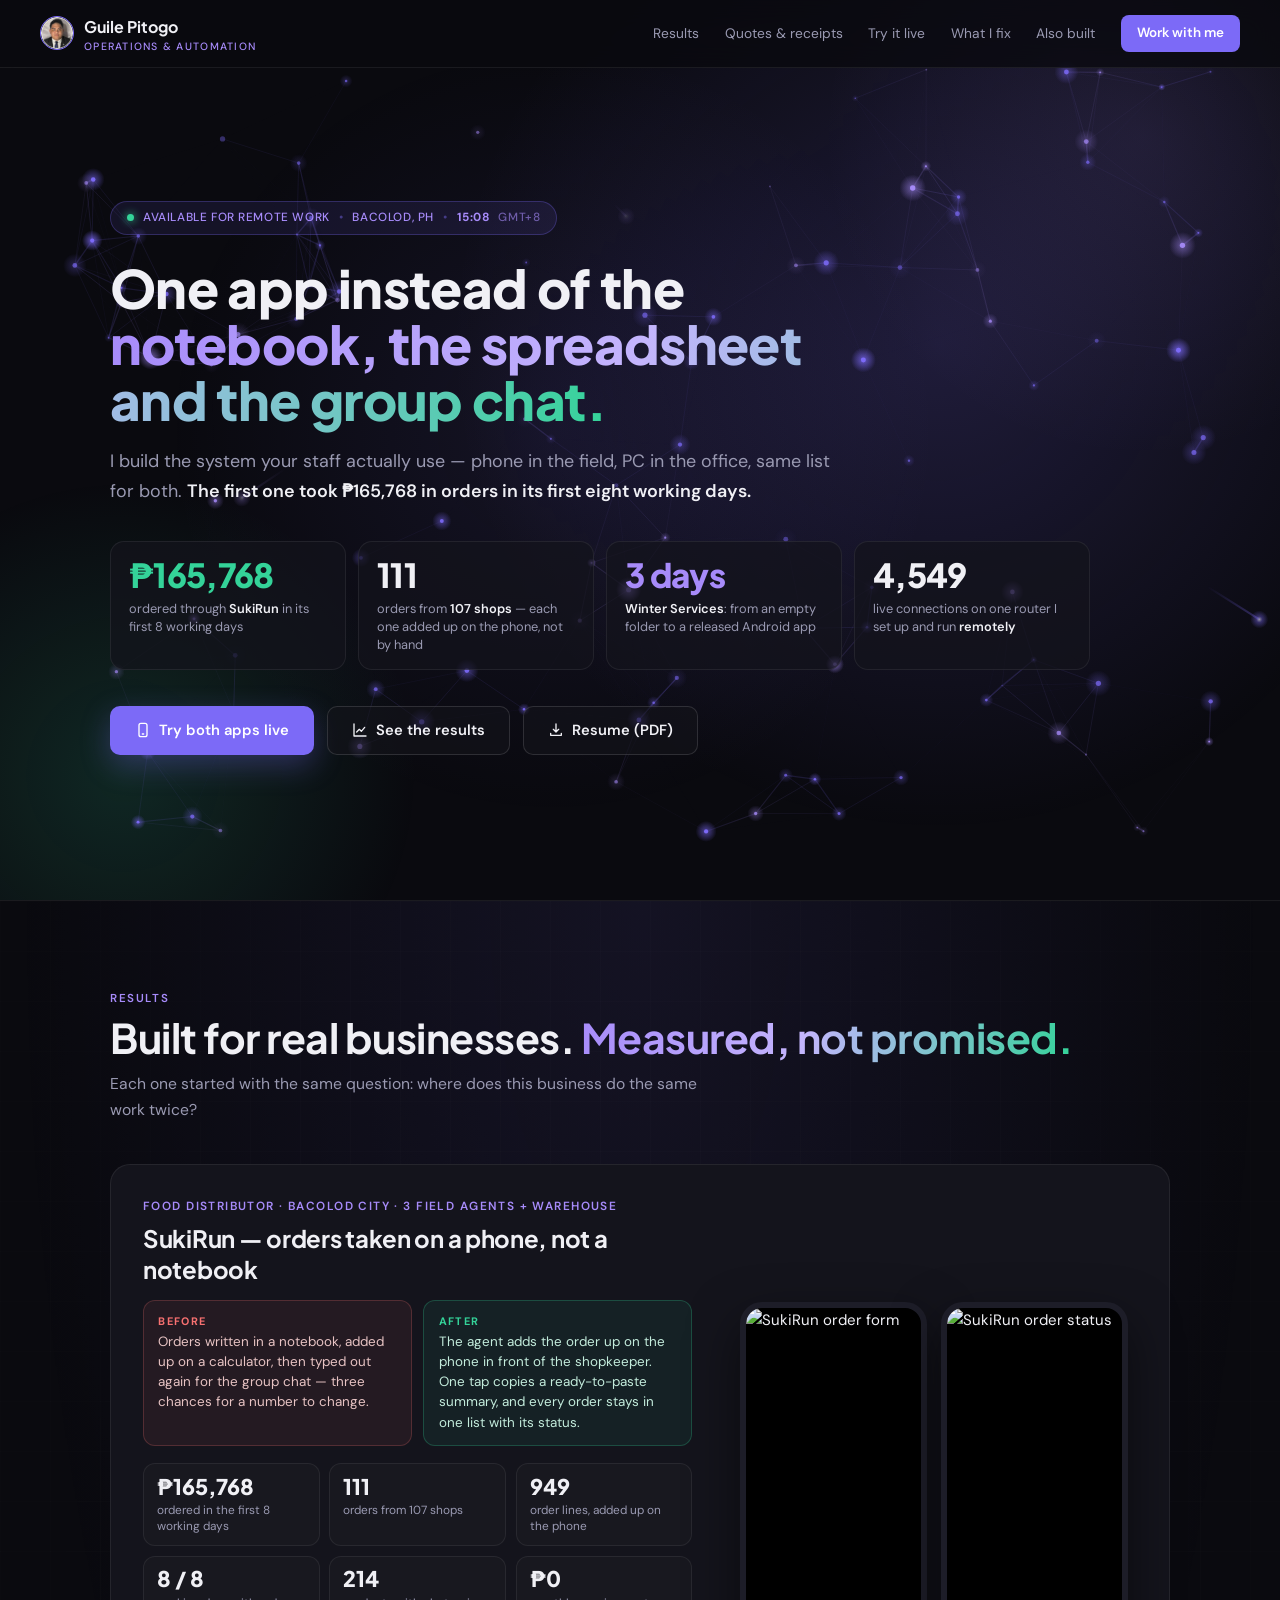
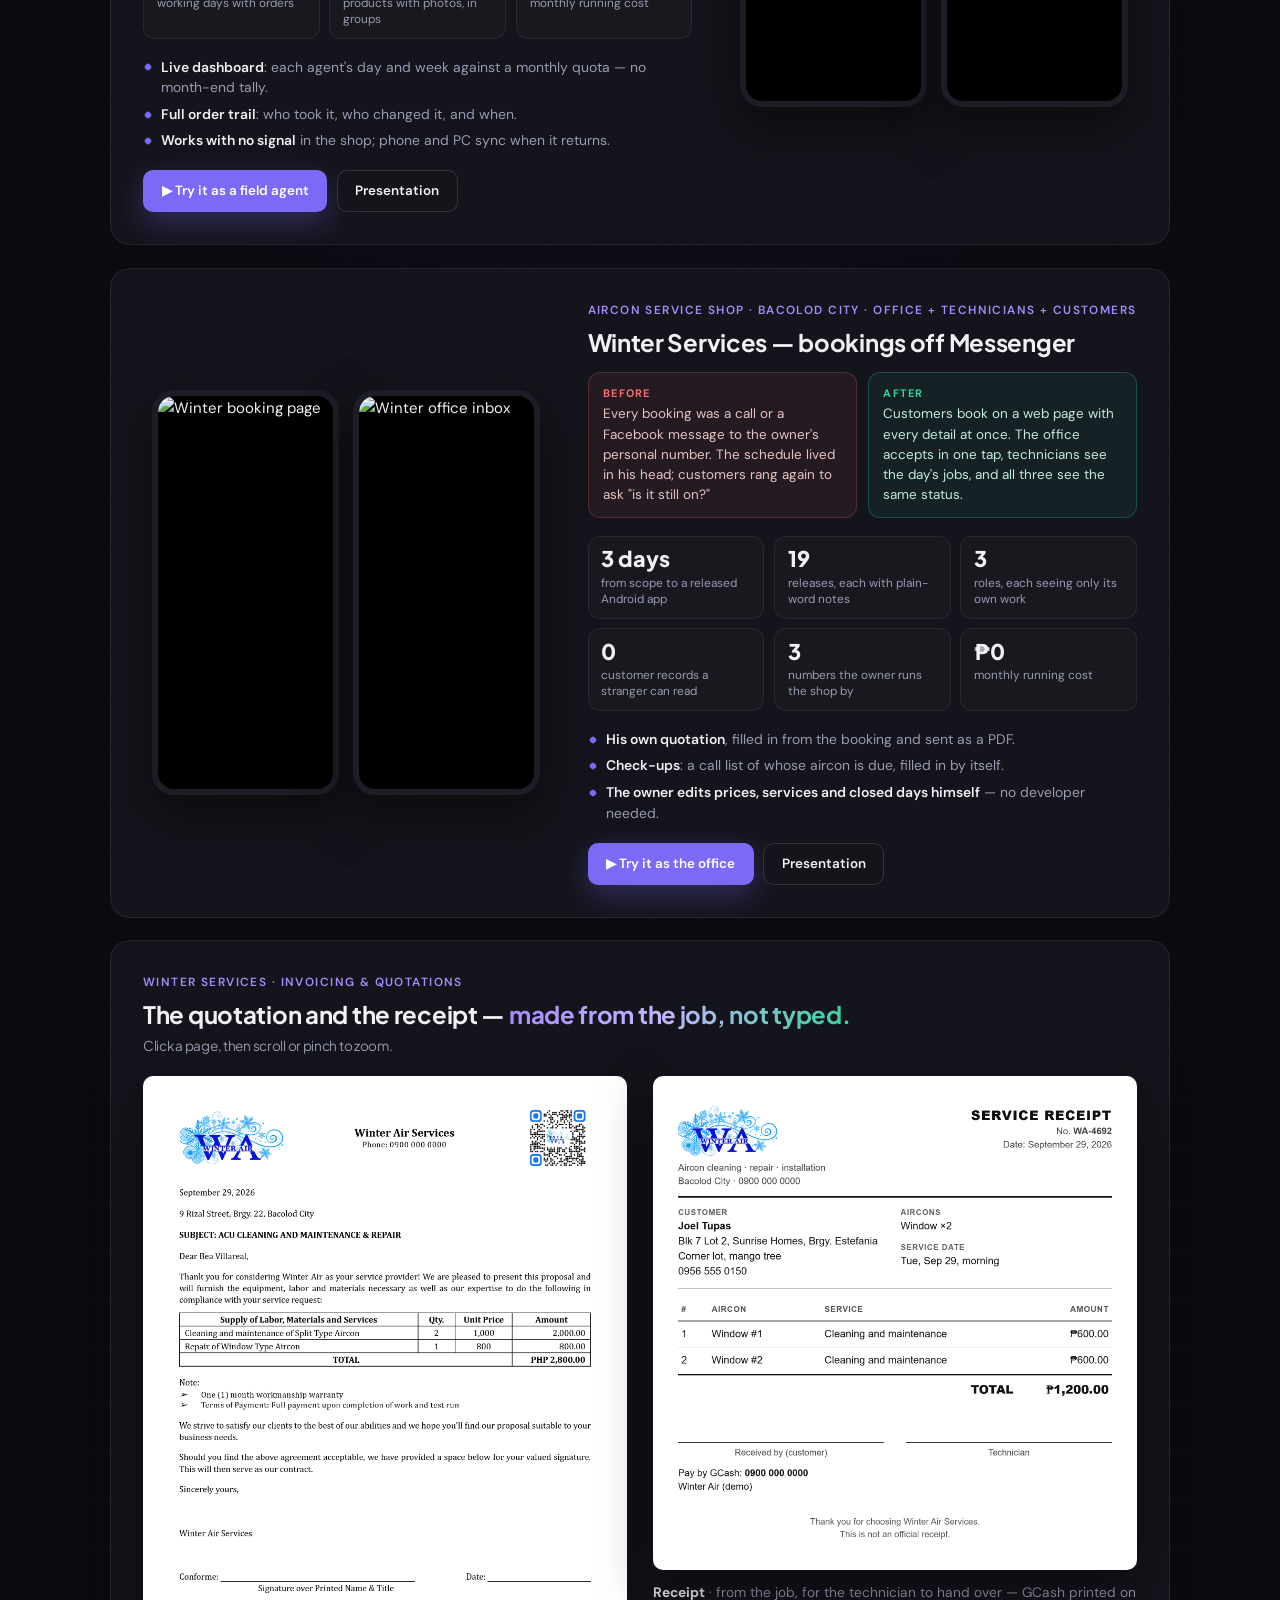
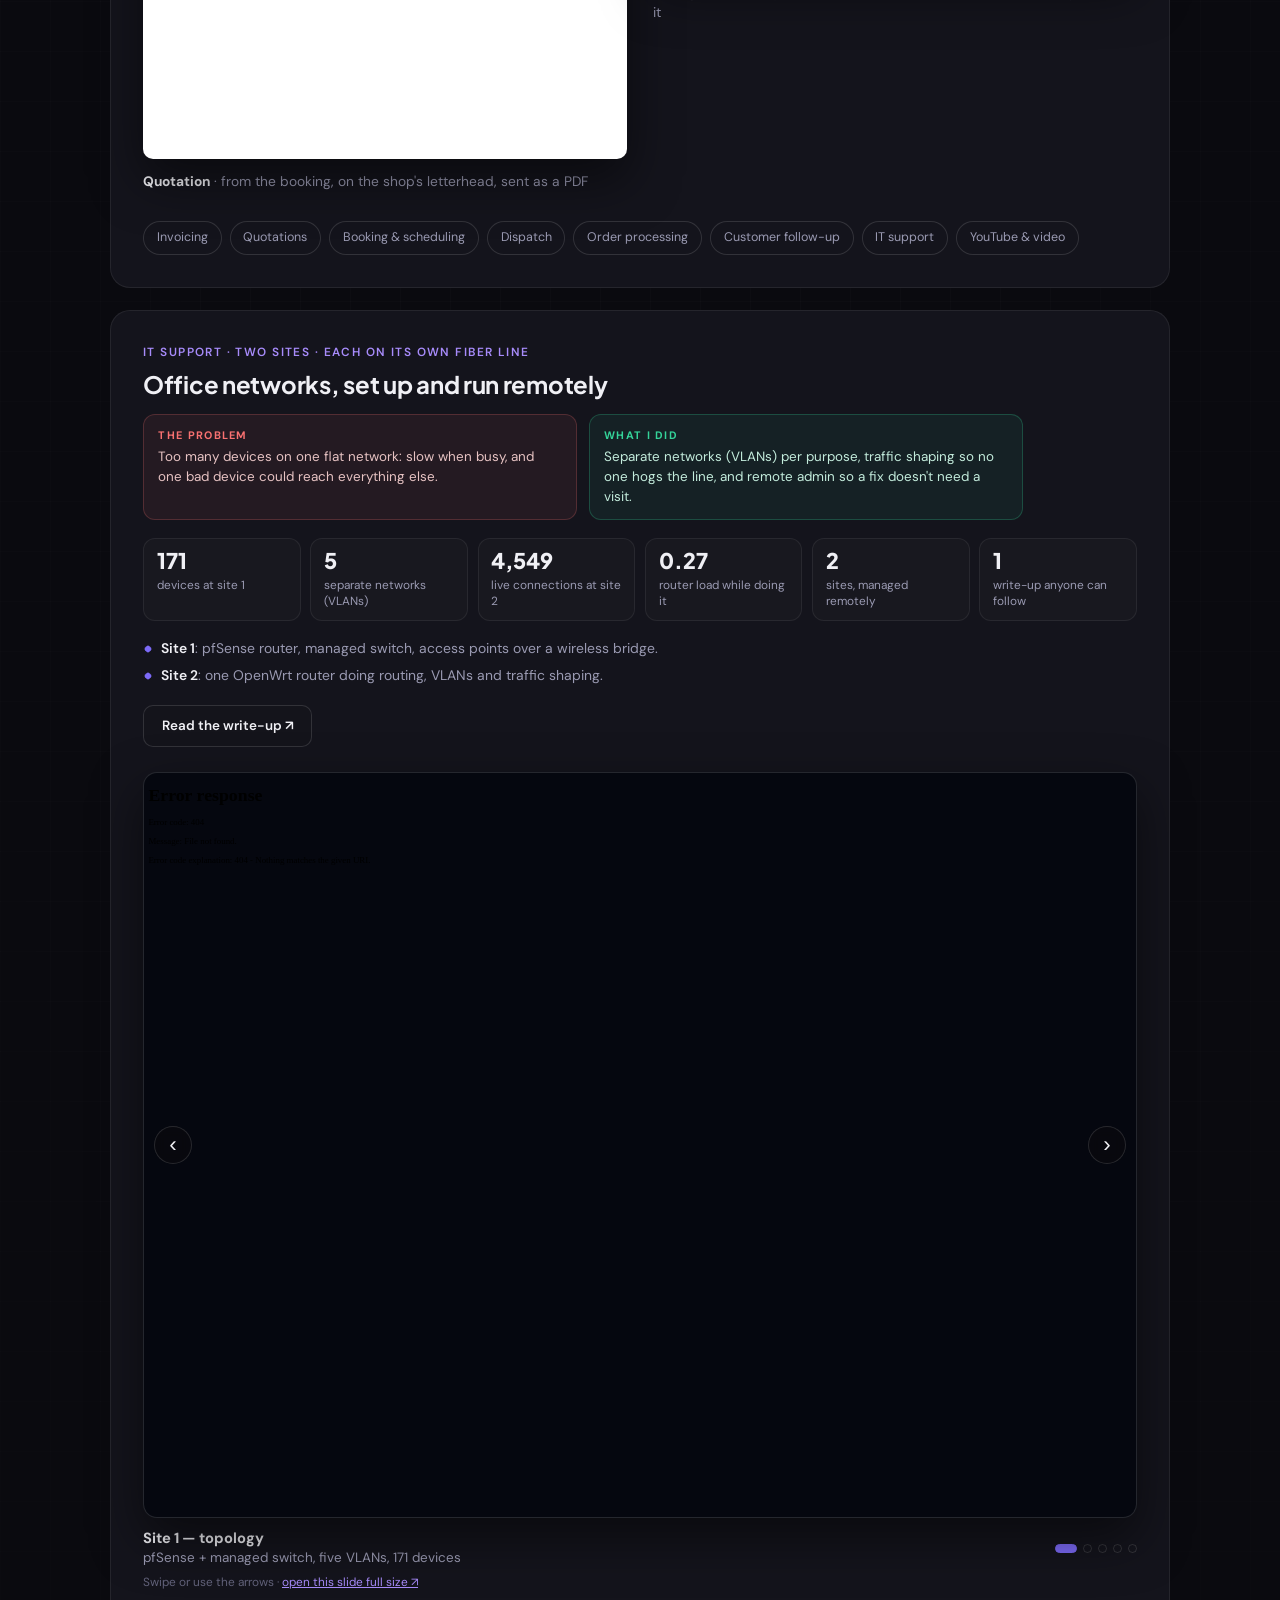
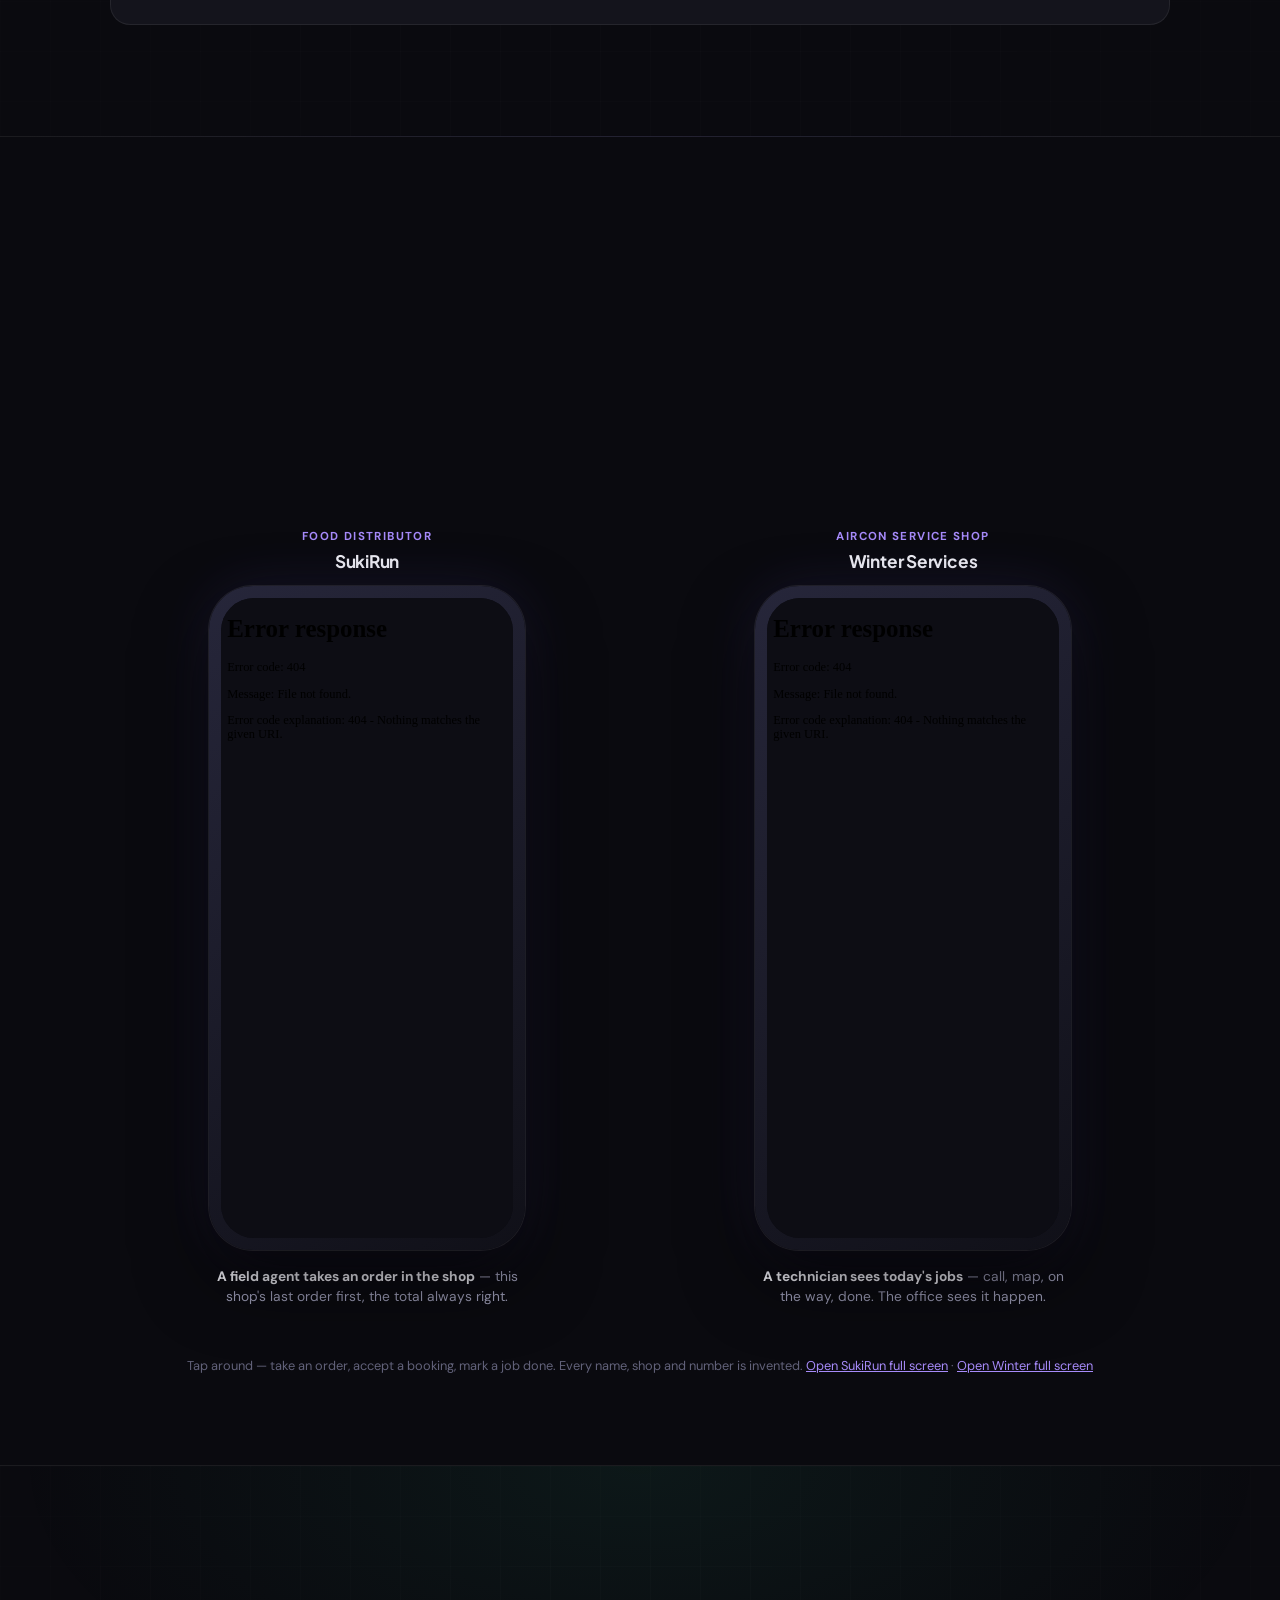
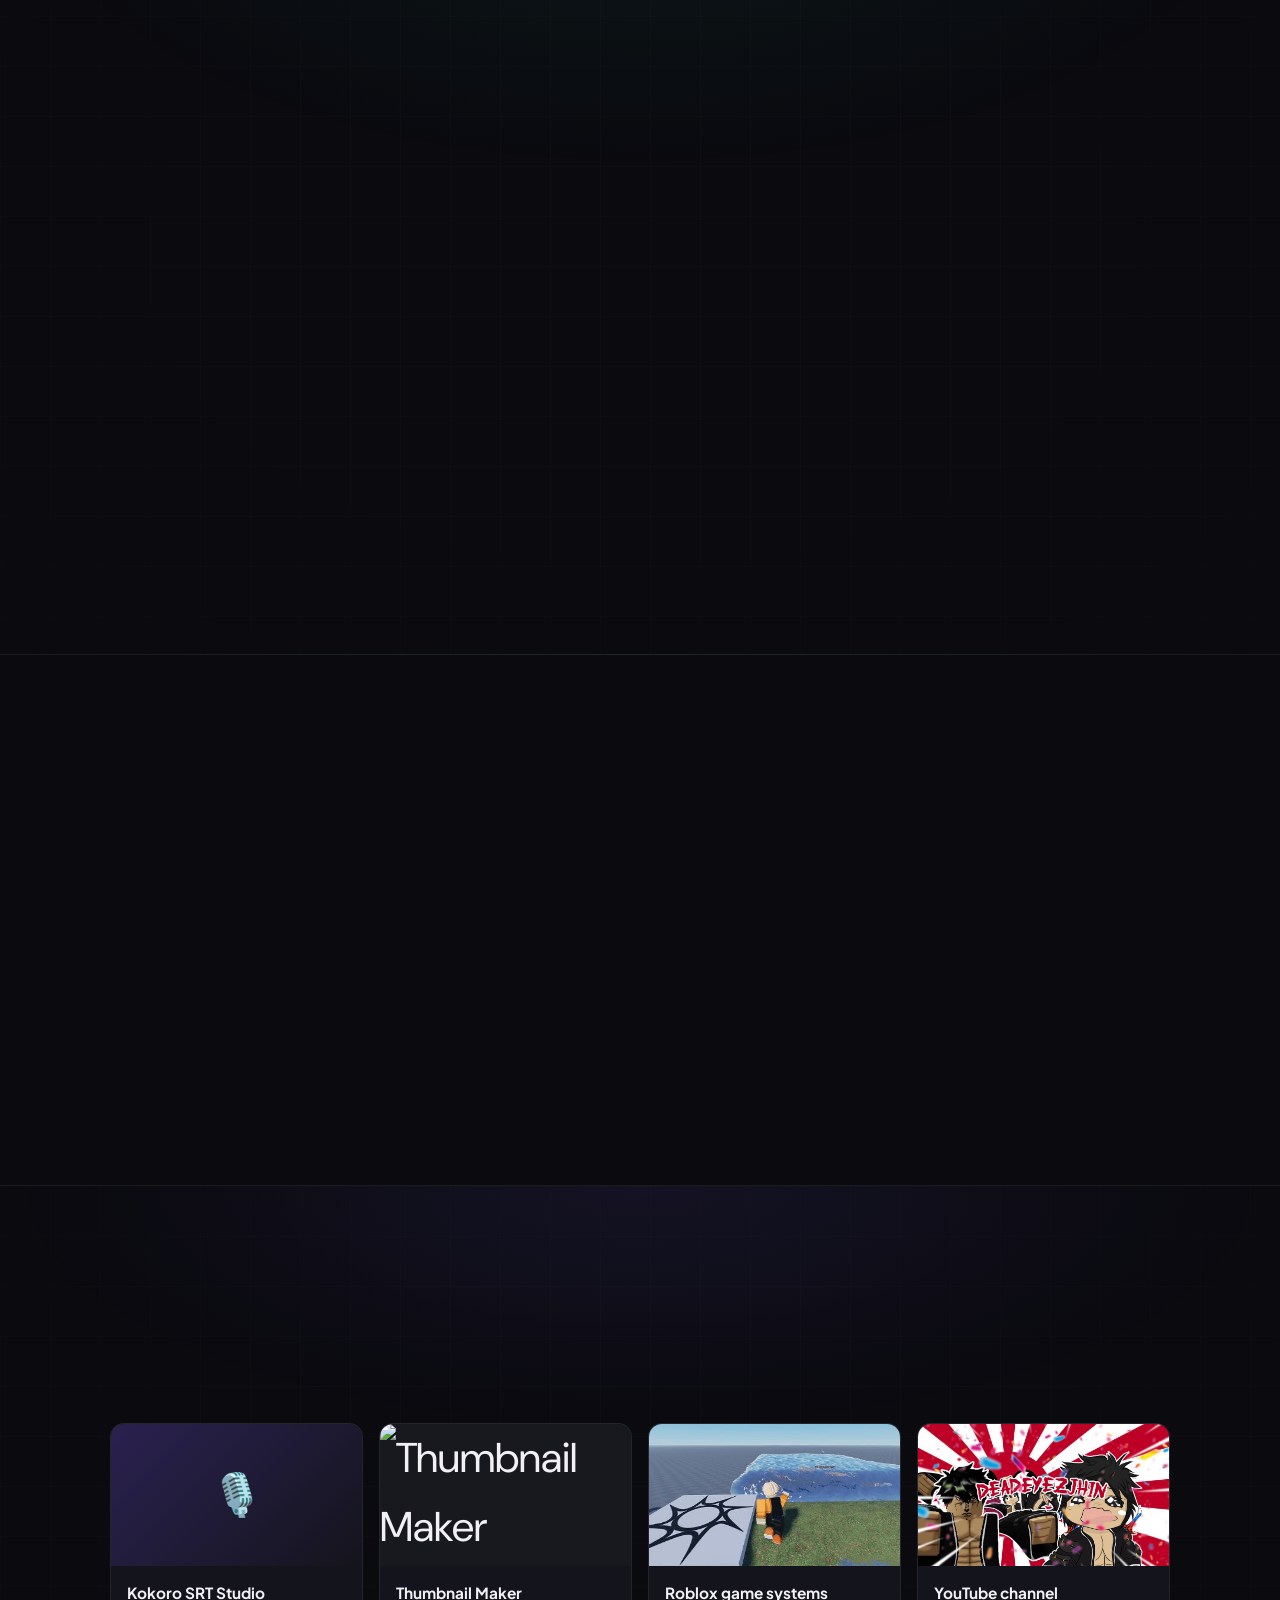
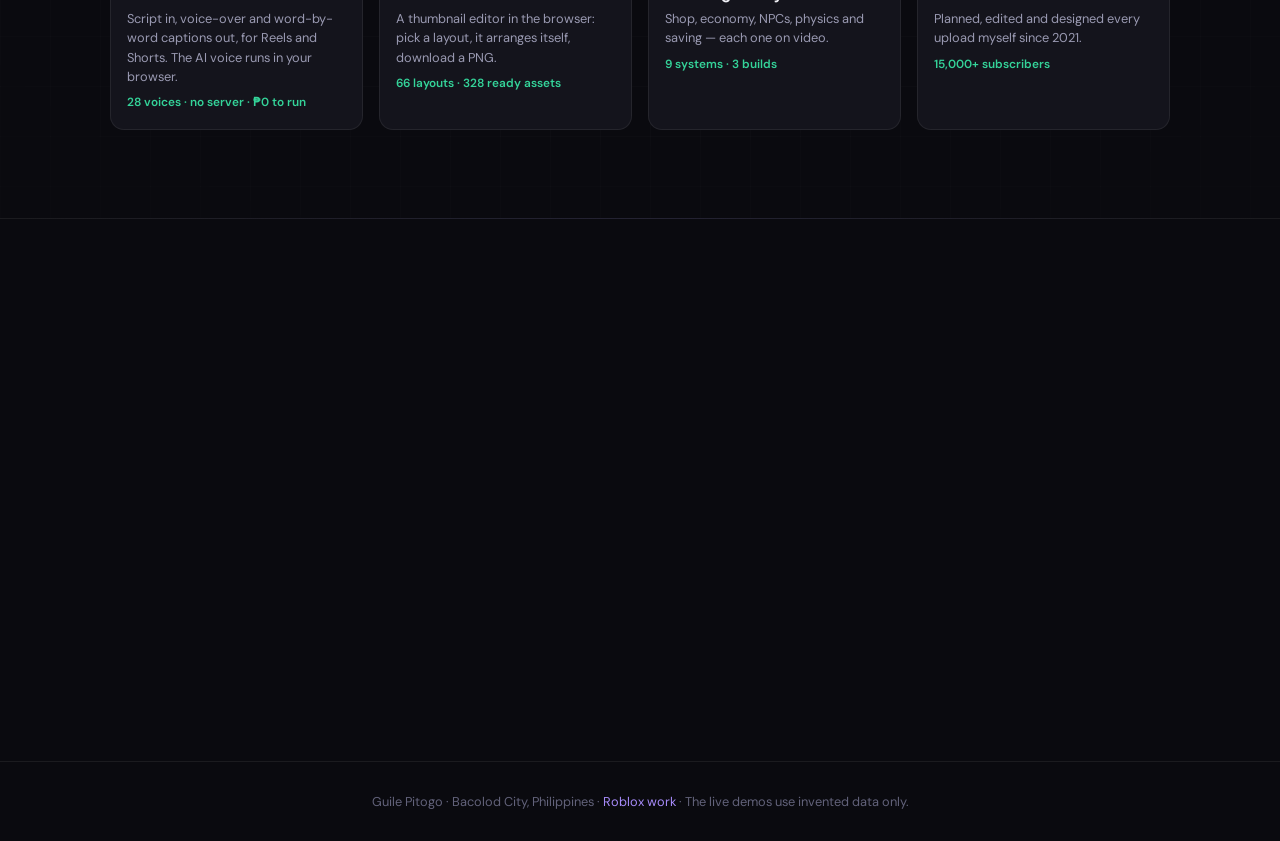
==== commit ff8cfbcf: "Homepage: quotation and receipt sit right under Winter Services, above the networks case Co-Authored" ====
--- a/index.html
+++ b/index.html
@@ -141,6 +141,11 @@
   .shot.wide{width:100%;aspect-ratio:16/10}
   /* paperwork: whole documents, white, never cropped */
   .docs{display:grid;grid-template-columns:repeat(2,minmax(0,1fr));gap:1.6rem;align-items:start}
+  .paper{background:var(--card);border:1px solid var(--border);border-radius:20px;padding:2rem;margin-bottom:1.4rem;transition:border-color .3s}
+  .paper:hover{border-color:rgba(124,106,247,.3)}
+  .paper .who{font-size:.74rem;text-transform:uppercase;letter-spacing:.12em;color:var(--accent2);font-weight:600;margin-bottom:.4rem}
+  .paper h3{font-size:1.5rem;margin-bottom:1.3rem}
+  .paper h3 small{display:block;font-size:.85rem;font-weight:400;color:var(--muted);margin-top:.45rem;font-family:inherit}
   .docs figure{margin:0}
   .shot.doc{background:#fff;border-radius:10px}
   .shot.doc img{height:auto;object-fit:contain}
@@ -410,6 +415,25 @@
         </div>
       </div>
     </article>
+
+    <!-- Winter's paperwork: the real documents, zoomable -->
+    <div class="paper reveal" id="docs">
+      <div class="who">Winter Services · invoicing &amp; quotations</div>
+      <h3>The quotation and the receipt — <span class="grad">made from the job, not typed.</span> <small>Click a page, then scroll or pinch to zoom.</small></h3>
+      <div class="docs">
+        <figure>
+          <div class="shot doc" data-full="assets/docs/quotation.png" data-cap="Quotation · filled in from the booking, sent as a PDF · invented customer"><img loading="lazy" src="assets/docs/quotation.png" alt="Winter Air quotation: two split aircons cleaned and one window aircon repaired, total PHP 2,800"></div>
+          <figcaption><b>Quotation</b> · from the booking, on the shop's letterhead, sent as a PDF</figcaption>
+        </figure>
+        <figure>
+          <div class="shot doc" data-full="assets/docs/receipt.png" data-cap="Service receipt · from the job, with GCash to pay on the spot · invented customer"><img loading="lazy" src="assets/docs/receipt.png" alt="Winter Air service receipt: two window aircons cleaned, total PHP 1,200"></div>
+          <figcaption><b>Receipt</b> · from the job, for the technician to hand over — GCash printed on it</figcaption>
+        </figure>
+      </div>
+      <div class="chips">
+        <span>Invoicing</span><span>Quotations</span><span>Booking &amp; scheduling</span><span>Dispatch</span><span>Order processing</span><span>Customer follow-up</span><span>IT support</span><span>YouTube &amp; video</span>
+      </div>
+    </div>
 
     <!-- Networks -->
     <article class="case net reveal">
@@ -453,28 +477,6 @@
   </div>
 </section>
 </div>
-
-<!-- ═════════ PAPERWORK: THE REAL DOCUMENTS, ZOOMABLE ═════════ -->
-<section id="docs">
-  <div class="wrap">
-    <div class="eyebrow reveal">Invoicing &amp; quotations</div>
-    <h2 class="reveal">The quotation and the receipt — <span class="grad">made from the job, not typed.</span></h2>
-    <p class="sub reveal">Click a page, then scroll or pinch to zoom in.</p>
-    <div class="docs">
-      <figure class="reveal">
-        <div class="shot doc" data-full="assets/docs/quotation.png" data-cap="Quotation · filled in from the booking, sent as a PDF · invented customer"><img loading="lazy" src="assets/docs/quotation.png" alt="Winter Air quotation: two split aircons cleaned and one window aircon repaired, total PHP 2,800"></div>
-        <figcaption><b>Quotation</b> · from the booking, on the shop's letterhead, sent as a PDF</figcaption>
-      </figure>
-      <figure class="reveal">
-        <div class="shot doc" data-full="assets/docs/receipt.png" data-cap="Service receipt · from the job, with GCash to pay on the spot · invented customer"><img loading="lazy" src="assets/docs/receipt.png" alt="Winter Air service receipt: two window aircons cleaned, total PHP 1,200"></div>
-        <figcaption><b>Receipt</b> · from the job, for the technician to hand over — GCash printed on it</figcaption>
-      </figure>
-    </div>
-    <div class="chips reveal">
-      <span>Invoicing</span><span>Quotations</span><span>Booking &amp; scheduling</span><span>Dispatch</span><span>Order processing</span><span>Customer follow-up</span><span>IT support</span><span>YouTube &amp; video</span>
-    </div>
-  </div>
-</section>
 
 <!-- ═════════ TWO PHONES, ONE ROLE ═════════ -->
 <section id="demo">
